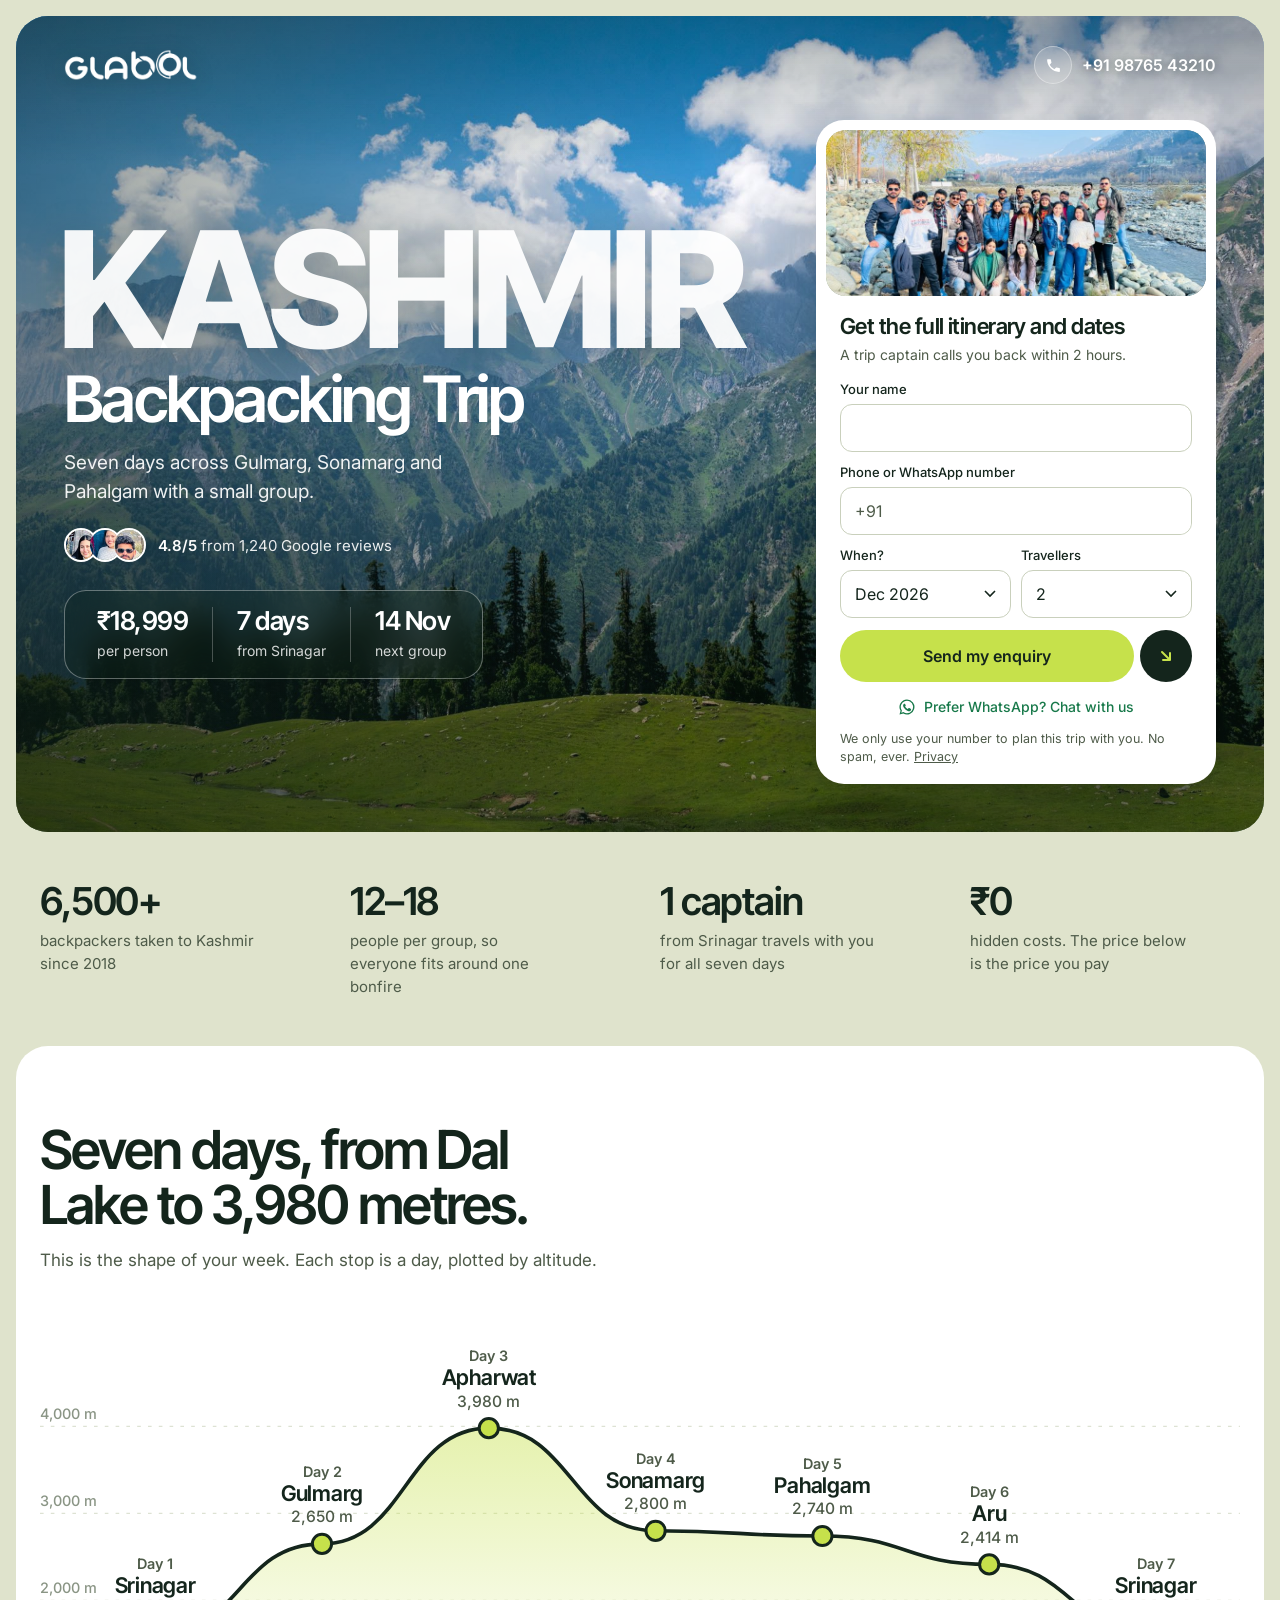
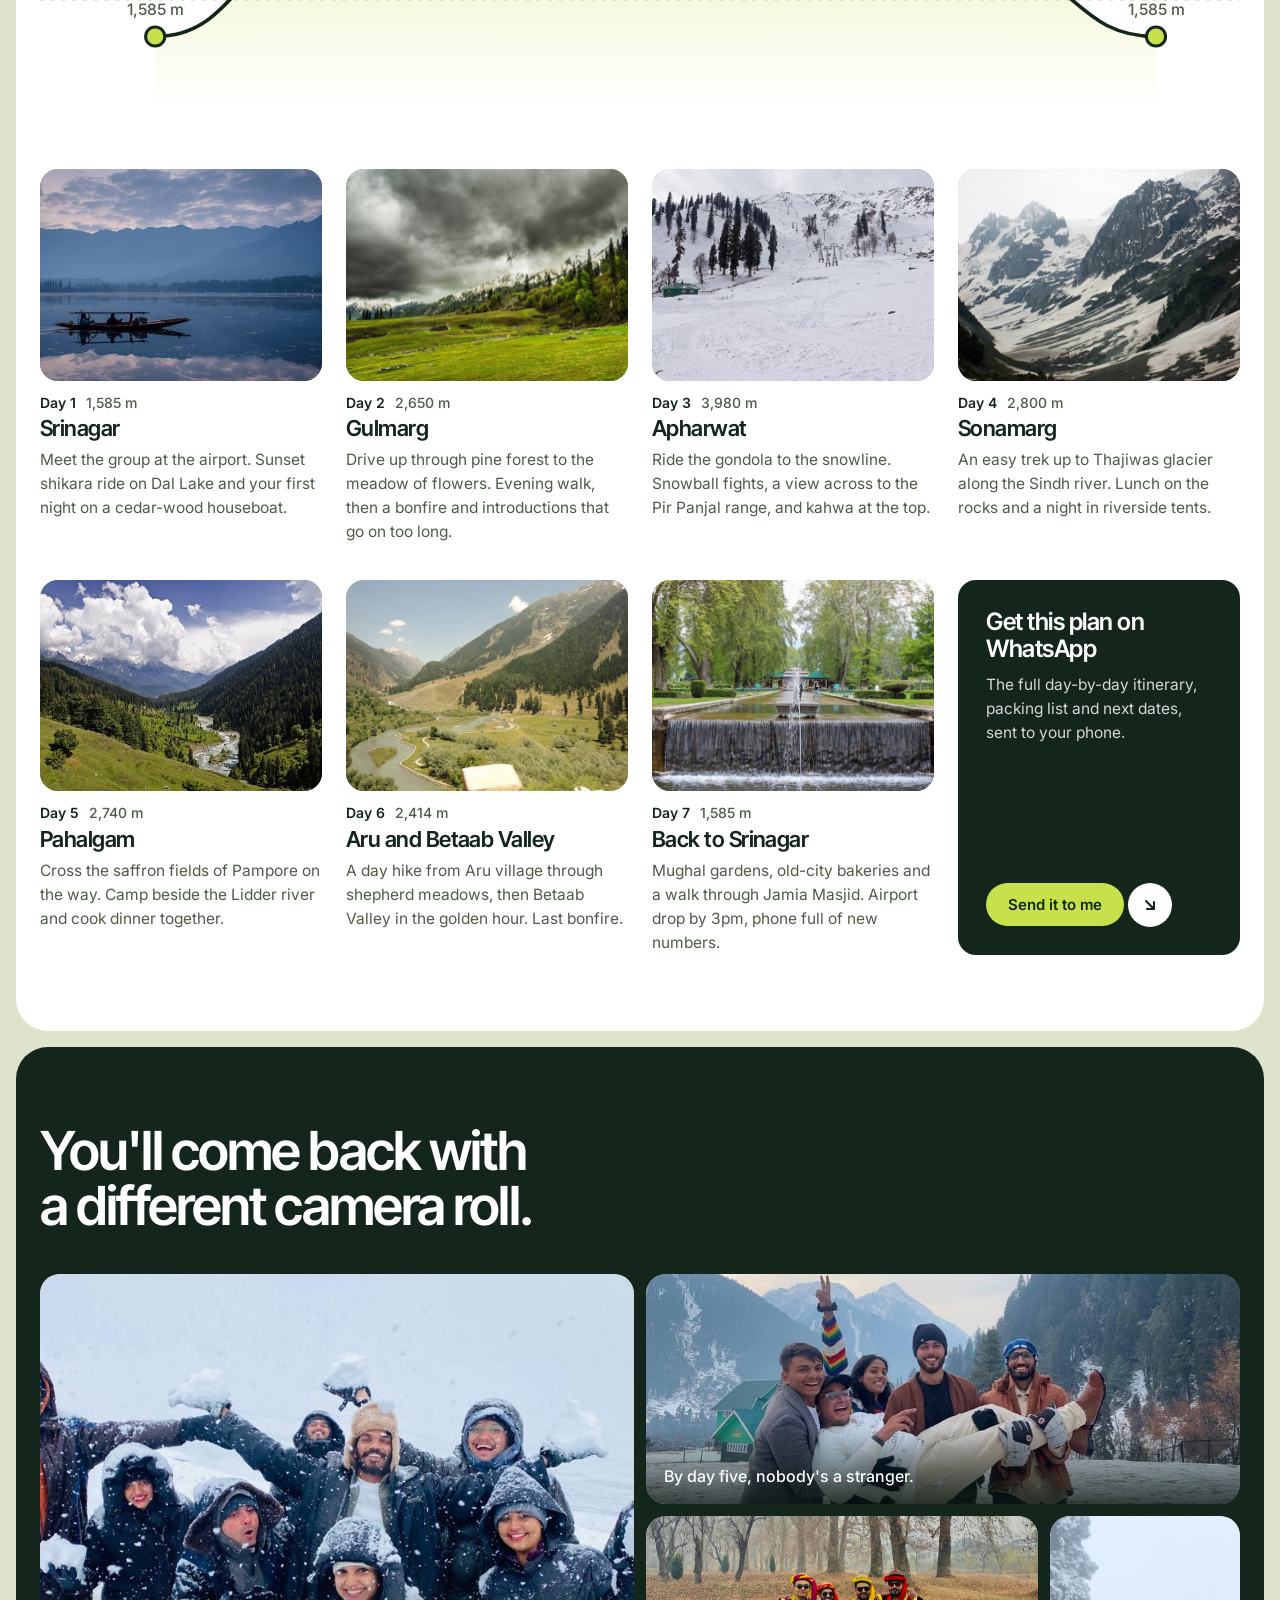
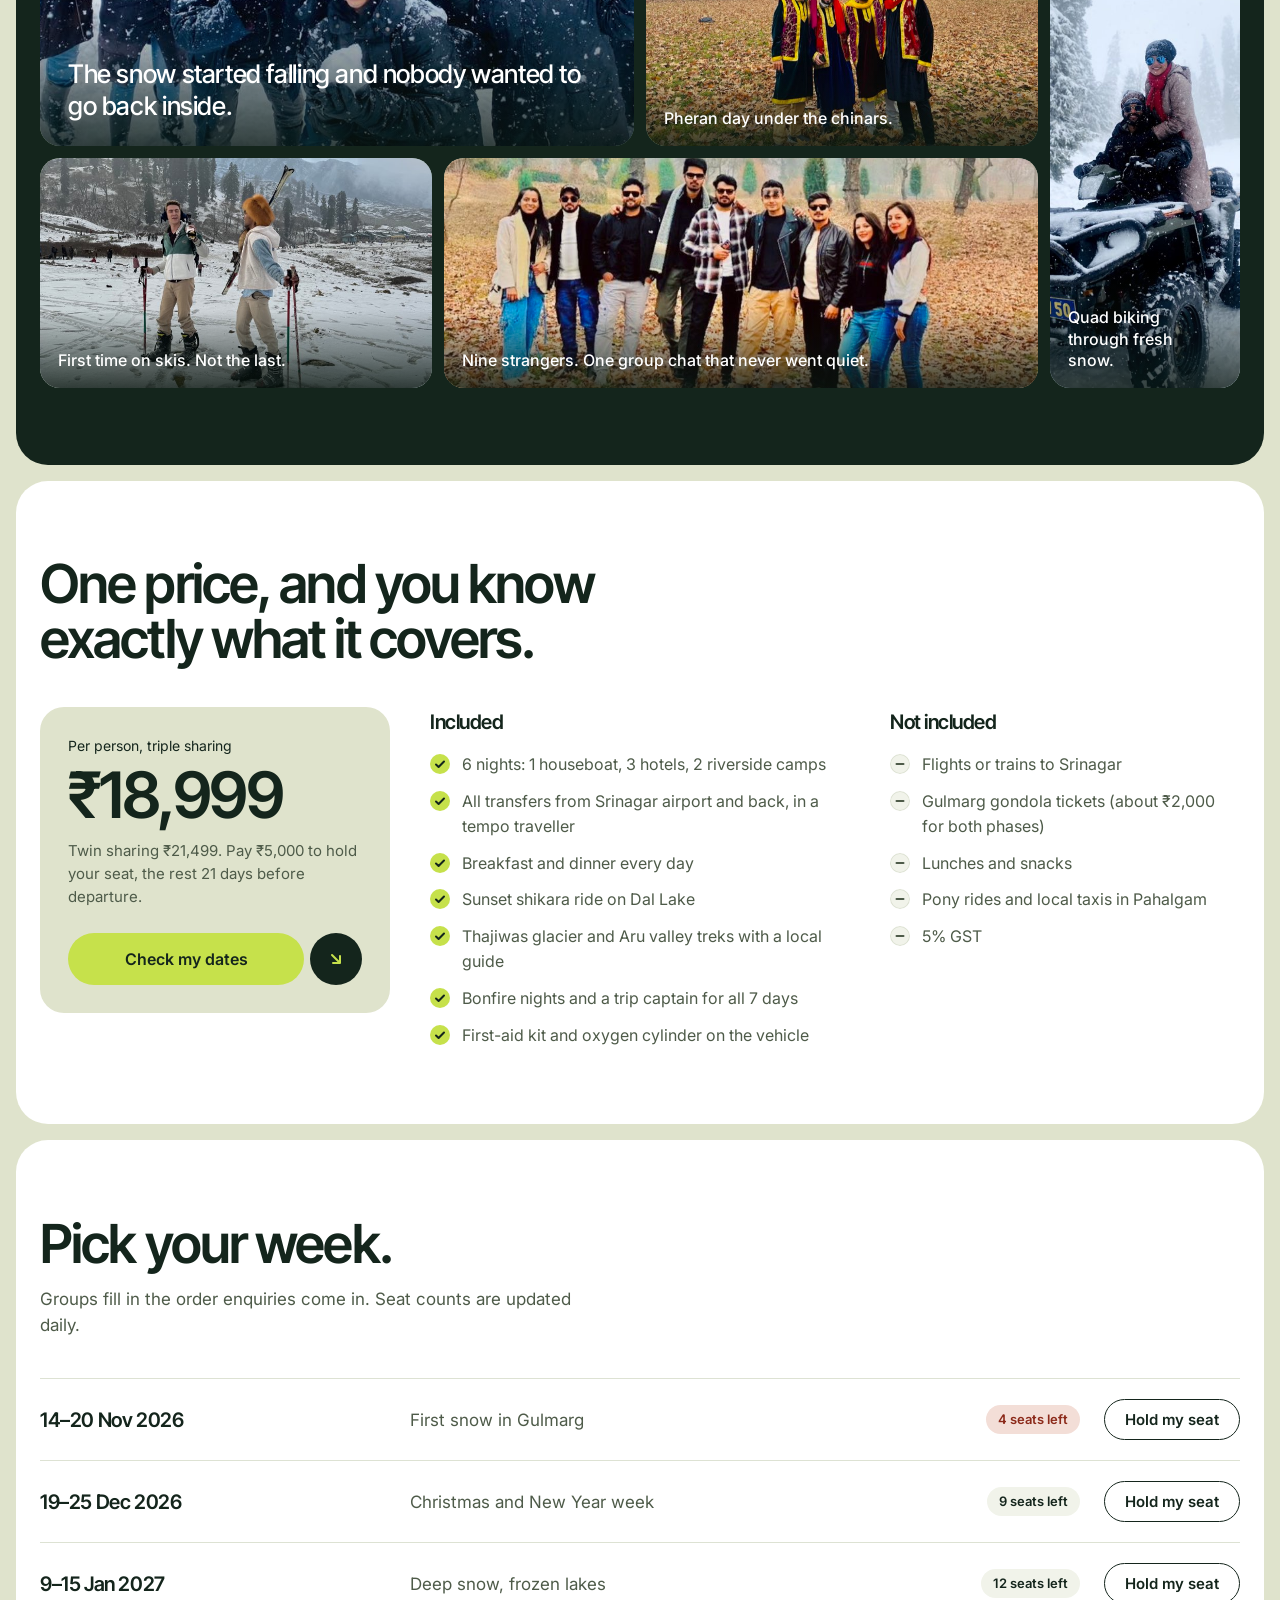
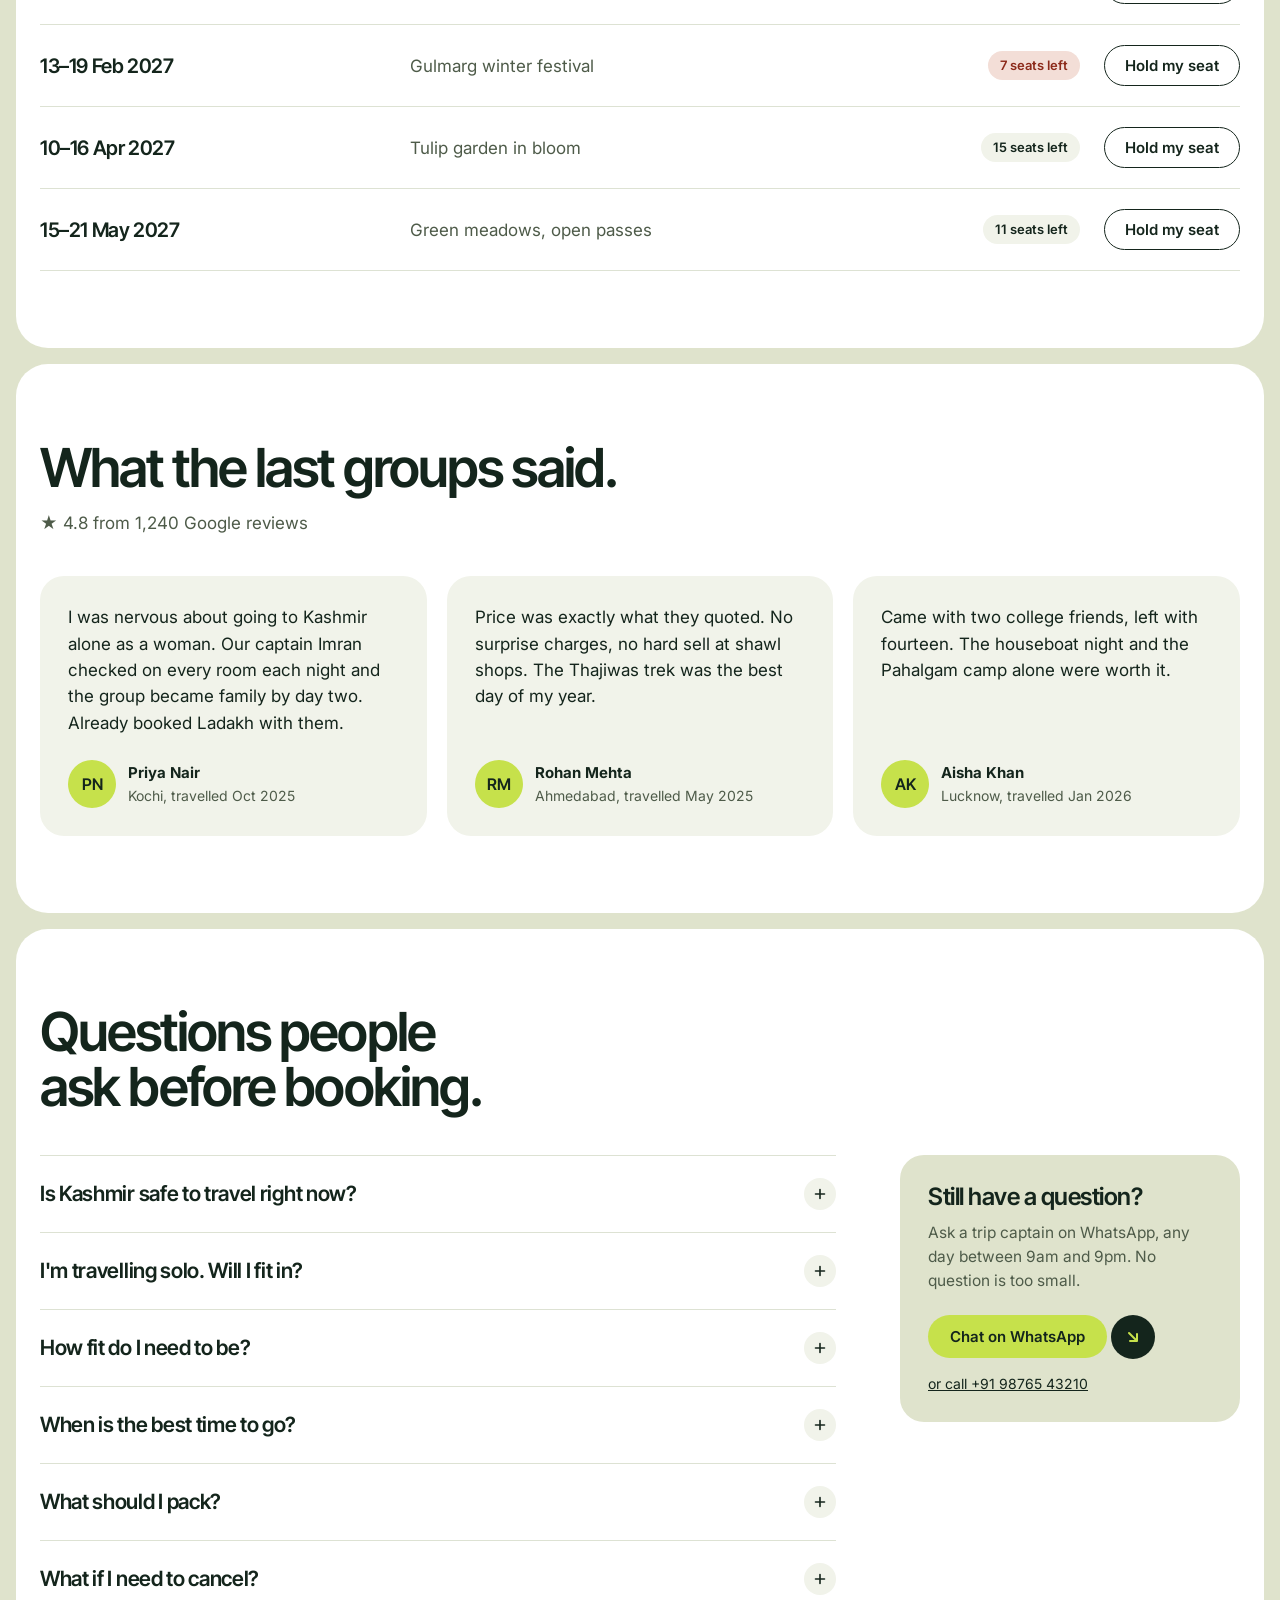
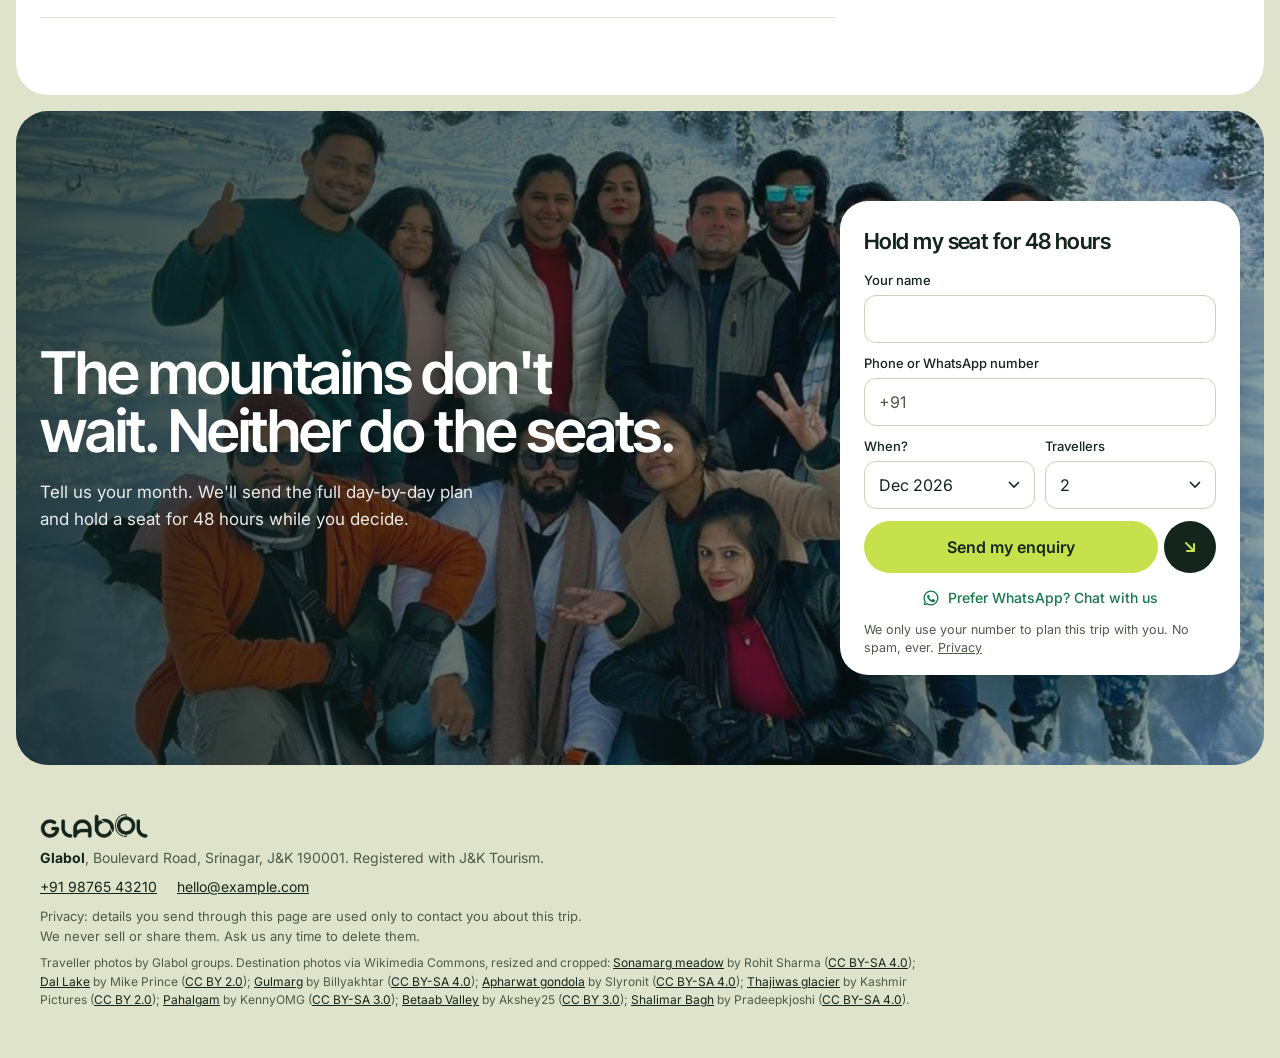
==== index.html @ 1a2b0b9f "Send leads to Google Sheet with source, medium and campaign/adset/ad IDs - Page captures utm_source/" ====
<!doctype html>
<html lang="en-IN">
<head>
  <meta charset="utf-8">
  <meta name="viewport" content="width=device-width, initial-scale=1">
  <title>Kashmir Backpacking Trip, 7 Days from ₹18,999 | Glabol</title>
  <meta name="description" content="A 7-day small-group backpacking trip through Srinagar, Gulmarg, Sonamarg and Pahalgam. Stays, transport, meals and a local trip captain included. Enquire for the next departure.">
  <meta name="theme-color" content="#DFE3CC">

  <meta property="og:type" content="website">
  <meta property="og:title" content="Kashmir Backpacking Trip, 7 Days from ₹18,999">
  <meta property="og:description" content="Dal Lake to 3,980 metres in seven days, with a small group and a local trip captain.">
  <meta property="og:image" content="https://kashmir.glabol.com/images/hero.jpg">
  <meta property="og:url" content="https://kashmir.glabol.com/">
  <link rel="canonical" href="https://kashmir.glabol.com/">

  <link rel="preconnect" href="https://fonts.googleapis.com">
  <link rel="preconnect" href="https://fonts.gstatic.com" crossorigin>
  <link rel="stylesheet" href="https://fonts.googleapis.com/css2?family=Inter+Tight:wght@500;600;800&family=Inter:wght@400;500;600&display=swap">
  <link rel="preload" as="image" href="images/hero.jpg" fetchpriority="high">
  <link rel="stylesheet" href="styles.css">

  <script type="application/ld+json">
  {
    "@context": "https://schema.org",
    "@type": "TouristTrip",
    "name": "Kashmir Backpacking Trip, 6 nights / 7 days",
    "description": "Small-group backpacking trip through Srinagar, Gulmarg, Sonamarg and Pahalgam.",
    "touristType": "Backpackers",
    "itinerary": {
      "@type": "ItemList",
      "itemListElement": [
        {"@type": "ListItem", "position": 1, "item": {"@type": "Place", "name": "Srinagar"}},
        {"@type": "ListItem", "position": 2, "item": {"@type": "Place", "name": "Gulmarg"}},
        {"@type": "ListItem", "position": 3, "item": {"@type": "Place", "name": "Apharwat Peak"}},
        {"@type": "ListItem", "position": 4, "item": {"@type": "Place", "name": "Sonamarg"}},
        {"@type": "ListItem", "position": 5, "item": {"@type": "Place", "name": "Pahalgam"}},
        {"@type": "ListItem", "position": 6, "item": {"@type": "Place", "name": "Aru and Betaab Valley"}},
        {"@type": "ListItem", "position": 7, "item": {"@type": "Place", "name": "Srinagar"}}
      ]
    },
    "offers": {"@type": "Offer", "price": "18999", "priceCurrency": "INR"}
  }
  </script>
</head>
<body>
  <a class="skip" href="#enquire">Skip to enquiry form</a>

  <!-- ============ HERO ============ -->
  <header class="hero" id="hero">
    <div class="hero-art" aria-hidden="true">
      <!-- Drawn fallback, shown until images/hero.jpg exists -->
      <svg class="ridge ridge-back" viewBox="0 0 1440 900" preserveAspectRatio="xMidYMax slice">
        <path fill="#B9CAD6" d="M0 470 L110 400 L200 440 L320 330 L400 380 L510 300 L600 360 L720 270 L820 340 L930 290 L1040 370 L1160 300 L1260 390 L1350 350 L1440 400 V900 H0Z"/>
        <path fill="#8FA6B6" d="M0 560 L140 470 L240 520 L360 440 L470 500 L590 420 L700 480 L840 400 L960 470 L1080 410 L1200 480 L1320 430 L1440 490 V900 H0Z"/>
      </svg>
      <img class="hero-photo" src="images/hero.jpg" alt="" width="2000" height="1333" fetchpriority="high" decoding="async" onerror="this.closest('.hero').classList.add('no-photo');this.remove()">
      <svg class="ridge ridge-front" viewBox="0 0 1440 900" preserveAspectRatio="xMidYMax slice">
        <path fill="#5C7A68" d="M0 620 L80 560 L170 600 L250 470 L330 520 L420 330 L480 380 L540 300 L620 410 L700 460 L800 380 L880 430 L980 250 L1050 330 L1120 300 L1210 420 L1300 380 L1440 470 V900 H0Z"/>
        <path fill="#36513F" d="M0 760 L120 680 L260 720 L400 640 L520 700 L680 620 L820 690 L980 610 L1120 680 L1280 630 L1440 690 V900 H0Z"/>
      </svg>
      <div class="hero-shade"></div>
    </div>

    <nav class="topbar" aria-label="Primary">
      <a class="brand" href="#hero">
        <img src="images/logo-glabol.png" alt="Glabol" width="640" height="153">
      </a>
      <div class="topbar-actions">
        <a class="topbar-call" href="tel:+919876543210"><span class="topbar-call-ico"><svg viewBox="0 0 24 24" width="17" height="17" aria-hidden="true"><path fill="currentColor" d="M6.62 10.79a15.1 15.1 0 0 0 6.59 6.59l2.2-2.2a1 1 0 0 1 1.02-.24c1.12.37 2.33.57 3.57.57a1 1 0 0 1 1 1V20a1 1 0 0 1-1 1A17 17 0 0 1 3 4a1 1 0 0 1 1-1h3.5a1 1 0 0 1 1 1c0 1.25.2 2.45.57 3.57a1 1 0 0 1-.25 1.02l-2.2 2.2Z"/></svg></span>+91 98765 43210</a>
        <a class="btn btn-sm topbar-enquire" href="#enquire" data-focus-form>
          <span class="btn-label">Enquire</span>
          <span class="btn-arrow" aria-hidden="true"><svg viewBox="0 0 20 20"><path d="M6 6 L14 14 M14 7 V14 H7"/></svg></span>
        </a>
      </div>
    </nav>

    <div class="hero-grid">
      <div class="hero-copy">
        <h1 class="hero-title"><span class="h1-kashmir">Kashmir</span> Backpacking Trip</h1>
        <p class="hero-sub" id="hero-sub">Seven days across Gulmarg, Sonamarg and Pahalgam with a small group.</p>
        <div class="rating-line">
          <span class="avatars" aria-hidden="true">
            <span class="ph" data-label=""><img src="images/avatar-1.jpg" alt="" width="80" height="80" onerror="this.remove()"></span>
            <span class="ph" data-label=""><img src="images/avatar-2.jpg" alt="" width="80" height="80" onerror="this.remove()"></span>
            <span class="ph" data-label=""><img src="images/avatar-3.jpg" alt="" width="80" height="80" onerror="this.remove()"></span>
          </span>
          <p><strong>4.8/5</strong> from 1,240 Google reviews</p>
        </div>
        <dl class="hero-facts">
          <div><dt>₹18,999</dt><dd>per person</dd></div>
          <div><dt>7 days</dt><dd>from Srinagar</dd></div>
          <div><dt>14 Nov</dt><dd>next group</dd></div>
        </dl>
      </div>

      <section class="form-card" id="enquire" aria-labelledby="enquire-title">
        <div class="form-card-photo ph" data-label="hero-card.jpg">
          <img src="images/hero-card.jpg" alt="One of our travel groups by a mountain river in Kashmir" width="800" height="360" decoding="async" onerror="this.remove()">
        </div>
        <div class="form-card-body">
          <h2 class="form-card-title" id="enquire-title">Get the full itinerary and dates</h2>
          <p class="form-card-note">A trip captain calls you back within 2 hours.</p>
          <form class="lead-form" novalidate>
            <div class="hp-field" aria-hidden="true">
              <label for="h-website">Leave this empty</label>
              <input id="h-website" name="website_url" type="text" tabindex="-1" autocomplete="off">
            </div>
            <div class="field">
              <label for="h-name">Your name</label>
              <input id="h-name" name="name" type="text" autocomplete="name" required>
              <p class="field-error" aria-live="polite"></p>
            </div>
            <div class="field">
              <label for="h-phone">Phone or WhatsApp number</label>
              <div class="phone">
                <span aria-hidden="true">+91</span>
                <input id="h-phone" name="phone" type="tel" inputmode="numeric" autocomplete="tel-national" maxlength="14" required>
              </div>
              <p class="field-error" aria-live="polite"></p>
            </div>
            <div class="field-row">
              <div class="field">
                <label for="h-month">When?</label>
                <select id="h-month" name="month" data-month-select></select>
              </div>
              <div class="field">
                <label for="h-group">Travellers</label>
                <select id="h-group" name="group_size">
                  <option>Just me</option>
                  <option selected>2</option>
                  <option>3–4</option>
                  <option>5 or more</option>
                </select>
              </div>
            </div>
            <button class="btn btn-block" type="submit">
              <span class="btn-label">Send my enquiry</span>
              <span class="btn-arrow" aria-hidden="true"><svg viewBox="0 0 20 20"><path d="M6 6 L14 14 M14 7 V14 H7"/></svg></span>
            </button>
            <a class="form-wa" href="https://wa.me/919876543210?text=Hi%2C%20I%27m%20interested%20in%20the%20Kashmir%20backpacking%20trip." data-wa="hero-form">
              <svg viewBox="0 0 24 24" width="18" height="18" aria-hidden="true"><path fill="currentColor" d="M12 2a10 10 0 0 0-8.6 15.1L2 22l5-1.3A10 10 0 1 0 12 2Zm0 18.2c-1.5 0-3-.4-4.3-1.2l-.3-.2-3 .8.8-2.9-.2-.3A8.2 8.2 0 1 1 12 20.2Zm4.5-6.1c-.2-.1-1.5-.7-1.7-.8-.2-.1-.4-.1-.6.1l-.8 1c-.1.2-.3.2-.5.1a6.7 6.7 0 0 1-3.3-2.9c-.2-.4.2-.4.7-1.3.1-.2 0-.3 0-.4l-.8-1.8c-.2-.5-.4-.4-.6-.4h-.5a1 1 0 0 0-.7.3 3 3 0 0 0-.9 2.2 5.2 5.2 0 0 0 1.1 2.7 11.8 11.8 0 0 0 4.5 4c1.7.7 2.3.8 3.2.6.5-.1 1.5-.6 1.7-1.2.2-.6.2-1.1.1-1.2l-.4-.3Z"/></svg>
              Prefer WhatsApp? Chat with us
            </a>
            <p class="form-status" role="status"></p>
            <p class="form-privacy">We only use your number to plan this trip with you. No spam, ever. <a href="#privacy">Privacy</a></p>
          </form>
        </div>
      </section>

    </div>
  </header>

  <main>
    <!-- ============ PROOF ============ -->
    <section class="panel proof" aria-label="Why travellers pick us">
      <dl class="proof-list">
        <div><dt>6,500+</dt><dd>backpackers taken to Kashmir since 2018</dd></div>
        <div><dt>12–18</dt><dd>people per group, so everyone fits around one bonfire</dd></div>
        <div><dt>1 captain</dt><dd>from Srinagar travels with you for all seven days</dd></div>
        <div><dt>₹0</dt><dd>hidden costs. The price below is the price you pay</dd></div>
      </dl>
    </section>

    <!-- ============ ROUTE (signature) ============ -->
    <section class="panel route" aria-labelledby="route-title">
      <div class="section-head">
        <h2 id="route-title">Seven days, from Dal Lake to 3,980 metres.</h2>
        <p>This is the shape of your week. Each stop is a day, plotted by altitude.</p>
      </div>
      <div class="profile-scroll">
        <svg class="profile" id="profile" viewBox="0 0 1000 340" role="img" aria-label="Altitude profile: Srinagar 1,585 m, Gulmarg 2,650 m, Apharwat 3,980 m, Sonamarg 2,800 m, Pahalgam 2,740 m, Aru 2,414 m, Srinagar 1,585 m"
          data-stops='[["Srinagar",1585],["Gulmarg",2650],["Apharwat",3980],["Sonamarg",2800],["Pahalgam",2740],["Aru",2414],["Srinagar",1585]]'></svg>
      </div>
      <p class="profile-hint" aria-hidden="true">Swipe to see the whole week &rarr;</p>
      <ol class="days">
        <li class="day">
          <div class="ph" data-label="day-1-srinagar.jpg"><img src="images/day-1-srinagar.jpg" alt="Shikara on Dal Lake at sunset" width="800" height="600" loading="lazy" decoding="async" onerror="this.remove()"></div>
          <p class="day-num">Day 1 <span>1,585 m</span></p>
          <h3>Srinagar</h3>
          <p>Meet the group at the airport. Sunset shikara ride on Dal Lake and your first night on a cedar-wood houseboat.</p>
        </li>
        <li class="day">
          <div class="ph" data-label="day-2-gulmarg.jpg"><img src="images/day-2-gulmarg.jpg" alt="Meadows of Gulmarg" width="800" height="600" loading="lazy" decoding="async" onerror="this.remove()"></div>
          <p class="day-num">Day 2 <span>2,650 m</span></p>
          <h3>Gulmarg</h3>
          <p>Drive up through pine forest to the meadow of flowers. Evening walk, then a bonfire and introductions that go on too long.</p>
        </li>
        <li class="day">
          <div class="ph" data-label="day-3-apharwat.jpg"><img src="images/day-3-apharwat.jpg" alt="Snowfields at Apharwat peak" width="800" height="600" loading="lazy" decoding="async" onerror="this.remove()"></div>
          <p class="day-num">Day 3 <span>3,980 m</span></p>
          <h3>Apharwat</h3>
          <p>Ride the gondola to the snowline. Snowball fights, a view across to the Pir Panjal range, and kahwa at the top.</p>
        </li>
        <li class="day">
          <div class="ph" data-label="day-4-sonamarg.jpg"><img src="images/day-4-sonamarg.jpg" alt="Thajiwas glacier, Sonamarg" width="800" height="600" loading="lazy" decoding="async" onerror="this.remove()"></div>
          <p class="day-num">Day 4 <span>2,800 m</span></p>
          <h3>Sonamarg</h3>
          <p>An easy trek up to Thajiwas glacier along the Sindh river. Lunch on the rocks and a night in riverside tents.</p>
        </li>
        <li class="day">
          <div class="ph" data-label="day-5-pahalgam.jpg"><img src="images/day-5-pahalgam.jpg" alt="Lidder river in Pahalgam" width="800" height="600" loading="lazy" decoding="async" onerror="this.remove()"></div>
          <p class="day-num">Day 5 <span>2,740 m</span></p>
          <h3>Pahalgam</h3>
          <p>Cross the saffron fields of Pampore on the way. Camp beside the Lidder river and cook dinner together.</p>
        </li>
        <li class="day">
          <div class="ph" data-label="day-6-aru.jpg"><img src="images/day-6-aru.jpg" alt="Aru valley" width="800" height="600" loading="lazy" decoding="async" onerror="this.remove()"></div>
          <p class="day-num">Day 6 <span>2,414 m</span></p>
          <h3>Aru and Betaab Valley</h3>
          <p>A day hike from Aru village through shepherd meadows, then Betaab Valley in the golden hour. Last bonfire.</p>
        </li>
        <li class="day">
          <div class="ph" data-label="day-7-srinagar.jpg"><img src="images/day-7-srinagar.jpg" alt="Mughal garden in Srinagar" width="800" height="600" loading="lazy" decoding="async" onerror="this.remove()"></div>
          <p class="day-num">Day 7 <span>1,585 m</span></p>
          <h3>Back to Srinagar</h3>
          <p>Mughal gardens, old-city bakeries and a walk through Jamia Masjid. Airport drop by 3pm, phone full of new numbers.</p>
        </li>
        <li class="day-cta">
          <h3>Get this plan on WhatsApp</h3>
          <p>The full day-by-day itinerary, packing list and next dates, sent to your phone.</p>
          <a class="btn btn-sm" href="#enquire" data-focus-form>
            <span class="btn-label">Send it to me</span>
            <span class="btn-arrow" aria-hidden="true"><svg viewBox="0 0 20 20"><path d="M6 6 L14 14 M14 7 V14 H7"/></svg></span>
          </a>
        </li>
      </ol>
    </section>

    <!-- ============ FEEL ============ -->
    <section class="feel" aria-labelledby="feel-title">
      <div class="section-head section-head-dark">
        <h2 id="feel-title">You'll come back with a different camera roll.</h2>
      </div>
      <div class="mosaic">
        <figure class="tile tile-a ph" data-label="mood-1.jpg"><img src="images/mood-1.jpg" alt="A group laughing and throwing snowballs in falling snow" width="1024" height="576" loading="lazy" decoding="async" onerror="this.remove()"><figcaption>The snow started falling and nobody wanted to go back inside.</figcaption></figure>
        <figure class="tile tile-b ph" data-label="mood-2.jpg"><img src="images/mood-2.jpg" alt="Friends lifting one of the group in a snowy valley" width="899" height="362" loading="lazy" decoding="async" onerror="this.remove()" style="object-position: center 40%"><figcaption>By day five, nobody's a stranger.</figcaption></figure>
        <figure class="tile tile-c ph" data-label="mood-3.jpg"><img src="images/mood-3.jpg" alt="Four friends in traditional Kashmiri pherans under chinar trees" width="760" height="567" loading="lazy" decoding="async" onerror="this.remove()" style="object-position: center 35%"><figcaption>Pheran day under the chinars.</figcaption></figure>
        <figure class="tile tile-d ph" data-label="mood-4.jpg"><img src="images/mood-4.jpg" alt="Two travellers on a quad bike in heavy snowfall" width="640" height="800" loading="lazy" decoding="async" onerror="this.remove()" style="object-position: 58% center"><figcaption>Quad biking through fresh snow.</figcaption></figure>
        <figure class="tile tile-e ph" data-label="mood-5.jpg"><img src="images/mood-5.jpg" alt="Two friends in ski boots holding poles on a snowy slope" width="760" height="527" loading="lazy" decoding="async" onerror="this.remove()" style="object-position: center 30%"><figcaption>First time on skis. Not the last.</figcaption></figure>
        <figure class="tile tile-f ph" data-label="mood-6.jpg"><img src="images/mood-6.jpg" alt="Nine travellers posing on a carpet of autumn chinar leaves" width="900" height="661" loading="lazy" decoding="async" onerror="this.remove()" style="object-position: center 40%"><figcaption>Nine strangers. One group chat that never went quiet.</figcaption></figure>
      </div>
    </section>

    <!-- ============ PRICE ============ -->
    <section class="panel price" aria-labelledby="price-title">
      <div class="section-head">
        <h2 id="price-title">One price, and you know exactly what it covers.</h2>
      </div>
      <div class="price-grid">
        <div class="price-box">
          <p class="price-from">Per person, triple sharing</p>
          <p class="price-amount">₹18,999</p>
          <p class="price-alt">Twin sharing ₹21,499. Pay ₹5,000 to hold your seat, the rest 21 days before departure.</p>
          <a class="btn btn-block" href="#enquire" data-focus-form>
            <span class="btn-label">Check my dates</span>
            <span class="btn-arrow" aria-hidden="true"><svg viewBox="0 0 20 20"><path d="M6 6 L14 14 M14 7 V14 H7"/></svg></span>
          </a>
        </div>
        <div class="incl">
          <h3>Included</h3>
          <ul class="list-yes">
            <li>6 nights: 1 houseboat, 3 hotels, 2 riverside camps</li>
            <li>All transfers from Srinagar airport and back, in a tempo traveller</li>
            <li>Breakfast and dinner every day</li>
            <li>Sunset shikara ride on Dal Lake</li>
            <li>Thajiwas glacier and Aru valley treks with a local guide</li>
            <li>Bonfire nights and a trip captain for all 7 days</li>
            <li>First-aid kit and oxygen cylinder on the vehicle</li>
          </ul>
        </div>
        <div class="incl">
          <h3>Not included</h3>
          <ul class="list-no">
            <li>Flights or trains to Srinagar</li>
            <li>Gulmarg gondola tickets (about ₹2,000 for both phases)</li>
            <li>Lunches and snacks</li>
            <li>Pony rides and local taxis in Pahalgam</li>
            <li>5% GST</li>
          </ul>
        </div>
      </div>
    </section>

    <!-- ============ DEPARTURES ============ -->
    <section class="panel departures" aria-labelledby="dep-title">
      <div class="section-head">
        <h2 id="dep-title">Pick your week.</h2>
        <p>Groups fill in the order enquiries come in. Seat counts are updated daily.</p>
      </div>
      <ul class="dep-list">
        <li><span class="dep-date">14–20 Nov 2026</span><span class="dep-note">First snow in Gulmarg</span><span class="dep-seats dep-low">4 seats left</span><a class="dep-hold" href="#enquire" data-month="Nov 2026">Hold my seat</a></li>
        <li><span class="dep-date">19–25 Dec 2026</span><span class="dep-note">Christmas and New Year week</span><span class="dep-seats">9 seats left</span><a class="dep-hold" href="#enquire" data-month="Dec 2026">Hold my seat</a></li>
        <li><span class="dep-date">9–15 Jan 2027</span><span class="dep-note">Deep snow, frozen lakes</span><span class="dep-seats">12 seats left</span><a class="dep-hold" href="#enquire" data-month="Jan 2027">Hold my seat</a></li>
        <li><span class="dep-date">13–19 Feb 2027</span><span class="dep-note">Gulmarg winter festival</span><span class="dep-seats dep-low">7 seats left</span><a class="dep-hold" href="#enquire" data-month="Feb 2027">Hold my seat</a></li>
        <li><span class="dep-date">10–16 Apr 2027</span><span class="dep-note">Tulip garden in bloom</span><span class="dep-seats">15 seats left</span><a class="dep-hold" href="#enquire" data-month="Apr 2027">Hold my seat</a></li>
        <li><span class="dep-date">15–21 May 2027</span><span class="dep-note">Green meadows, open passes</span><span class="dep-seats">11 seats left</span><a class="dep-hold" href="#enquire" data-month="May 2027">Hold my seat</a></li>
      </ul>
    </section>

    <!-- ============ REVIEWS ============ -->
    <section class="panel reviews" aria-labelledby="rev-title">
      <div class="section-head">
        <h2 id="rev-title">What the last groups said.</h2>
        <p>★ 4.8 from 1,240 Google reviews</p>
      </div>
      <div class="review-list">
        <blockquote class="review">
          <p>I was nervous about going to Kashmir alone as a woman. Our captain Imran checked on every room each night and the group became family by day two. Already booked Ladakh with them.</p>
          <footer><span class="initials" aria-hidden="true">PN</span><span><strong>Priya Nair</strong> Kochi, travelled Oct 2025</span></footer>
        </blockquote>
        <blockquote class="review">
          <p>Price was exactly what they quoted. No surprise charges, no hard sell at shawl shops. The Thajiwas trek was the best day of my year.</p>
          <footer><span class="initials" aria-hidden="true">RM</span><span><strong>Rohan Mehta</strong> Ahmedabad, travelled May 2025</span></footer>
        </blockquote>
        <blockquote class="review">
          <p>Came with two college friends, left with fourteen. The houseboat night and the Pahalgam camp alone were worth it.</p>
          <footer><span class="initials" aria-hidden="true">AK</span><span><strong>Aisha Khan</strong> Lucknow, travelled Jan 2026</span></footer>
        </blockquote>
      </div>
    </section>

    <!-- ============ FAQ ============ -->
    <section class="panel faq" aria-labelledby="faq-title">
      <div class="section-head">
        <h2 id="faq-title">Questions people ask before booking.</h2>
      </div>
      <div class="faq-grid">
      <div class="faq-list">
        <details>
          <summary>Is Kashmir safe to travel right now?</summary>
          <p>Yes. Every route on this trip is a regular tourist circuit, and we only run departures when local advisories are clear. Your captain is from Srinagar and stays in touch with local authorities through the week. If a departure ever has to be cancelled for safety, you get a full refund or a free date change.</p>
        </details>
        <details>
          <summary>I'm travelling solo. Will I fit in?</summary>
          <p>Around 60% of each group books solo, and most are 21–32. Solo travellers are paired with same-gender roommates. Solo women get a separate room arrangement on request at no extra cost.</p>
        </details>
        <details>
          <summary>How fit do I need to be?</summary>
          <p>If you can walk 6–8 km at an easy pace, you're fine. The two treks are gentle, and anyone can skip a walk and wait at the café instead. We carry oxygen on the vehicle for the Apharwat day.</p>
        </details>
        <details>
          <summary>When is the best time to go?</summary>
          <p>November to February for snow, April for the tulip garden, and May to June for green meadows and open passes. Every departure on this page runs the same route.</p>
        </details>
        <details>
          <summary>What should I pack?</summary>
          <p>We send a full packing list after you book. The short version: layers, a waterproof jacket, good walking shoes and a power bank. In winter, add thermals and gloves. You can rent snow boots in Gulmarg.</p>
        </details>
        <details>
          <summary>What if I need to cancel?</summary>
          <p>Cancel 30 or more days before departure for a full refund minus ₹1,000. Between 15 and 29 days you get 50% back, or move your booking to any other date for free.</p>
        </details>
      </div>
      <aside class="faq-help" aria-labelledby="faq-help-title">
        <h3 id="faq-help-title">Still have a question?</h3>
        <p>Ask a trip captain on WhatsApp, any day between 9am and 9pm. No question is too small.</p>
        <a class="btn btn-sm" href="https://wa.me/919876543210?text=Hi%2C%20I%27m%20interested%20in%20the%20Kashmir%20backpacking%20trip." data-wa="faq">
          <span class="btn-label">Chat on WhatsApp</span>
          <span class="btn-arrow" aria-hidden="true"><svg viewBox="0 0 20 20"><path d="M6 6 L14 14 M14 7 V14 H7"/></svg></span>
        </a>
        <a class="faq-help-call" href="tel:+919876543210">or call +91 98765 43210</a>
      </aside>
      </div>
    </section>

    <!-- ============ FINAL CTA ============ -->
    <section class="final" aria-labelledby="final-title">
      <div class="final-art ph" data-label="final.jpg" aria-hidden="true"><img src="images/final.jpg" alt="" width="960" height="922" loading="lazy" decoding="async" onerror="this.remove()"></div>
      <div class="final-grid">
        <div class="final-copy">
          <h2 id="final-title">The mountains don't wait. Neither do the seats.</h2>
          <p>Tell us your month. We'll send the full day-by-day plan and hold a seat for 48 hours while you decide.</p>
        </div>
        <div class="form-card form-card-plain">
          <div class="form-card-body">
            <h3 class="form-card-title">Hold my seat for 48 hours</h3>
            <form class="lead-form" novalidate>
              <div class="hp-field" aria-hidden="true">
                <label for="f-website">Leave this empty</label>
                <input id="f-website" name="website_url" type="text" tabindex="-1" autocomplete="off">
              </div>
              <div class="field">
                <label for="f-name">Your name</label>
                <input id="f-name" name="name" type="text" autocomplete="name" required>
                <p class="field-error" aria-live="polite"></p>
              </div>
              <div class="field">
                <label for="f-phone">Phone or WhatsApp number</label>
                <div class="phone">
                  <span aria-hidden="true">+91</span>
                  <input id="f-phone" name="phone" type="tel" inputmode="numeric" autocomplete="tel-national" maxlength="14" required>
                </div>
                <p class="field-error" aria-live="polite"></p>
              </div>
              <div class="field-row">
                <div class="field">
                  <label for="f-month">When?</label>
                  <select id="f-month" name="month" data-month-select></select>
                </div>
                <div class="field">
                  <label for="f-group">Travellers</label>
                  <select id="f-group" name="group_size">
                    <option>Just me</option>
                    <option selected>2</option>
                    <option>3–4</option>
                    <option>5 or more</option>
                  </select>
                </div>
              </div>
              <button class="btn btn-block" type="submit">
                <span class="btn-label">Send my enquiry</span>
                <span class="btn-arrow" aria-hidden="true"><svg viewBox="0 0 20 20"><path d="M6 6 L14 14 M14 7 V14 H7"/></svg></span>
              </button>
              <a class="form-wa" href="https://wa.me/919876543210?text=Hi%2C%20I%27m%20interested%20in%20the%20Kashmir%20backpacking%20trip." data-wa="final-form">
                <svg viewBox="0 0 24 24" width="18" height="18" aria-hidden="true"><path fill="currentColor" d="M12 2a10 10 0 0 0-8.6 15.1L2 22l5-1.3A10 10 0 1 0 12 2Zm0 18.2c-1.5 0-3-.4-4.3-1.2l-.3-.2-3 .8.8-2.9-.2-.3A8.2 8.2 0 1 1 12 20.2Zm4.5-6.1c-.2-.1-1.5-.7-1.7-.8-.2-.1-.4-.1-.6.1l-.8 1c-.1.2-.3.2-.5.1a6.7 6.7 0 0 1-3.3-2.9c-.2-.4.2-.4.7-1.3.1-.2 0-.3 0-.4l-.8-1.8c-.2-.5-.4-.4-.6-.4h-.5a1 1 0 0 0-.7.3 3 3 0 0 0-.9 2.2 5.2 5.2 0 0 0 1.1 2.7 11.8 11.8 0 0 0 4.5 4c1.7.7 2.3.8 3.2.6.5-.1 1.5-.6 1.7-1.2.2-.6.2-1.1.1-1.2l-.4-.3Z"/></svg>
                Prefer WhatsApp? Chat with us
              </a>
              <p class="form-status" role="status"></p>
              <p class="form-privacy">We only use your number to plan this trip with you. No spam, ever. <a href="#privacy">Privacy</a></p>
            </form>
          </div>
        </div>
      </div>
    </section>
  </main>

  <footer class="footer">
    <span class="footer-logo" role="img" aria-label="Glabol"></span>
    <p><strong>Glabol</strong>, Boulevard Road, Srinagar, J&amp;K 190001. Registered with J&amp;K Tourism.</p>
    <p><a href="tel:+919876543210">+91 98765 43210</a> <a href="mailto:hello@example.com">hello@example.com</a></p>
    <p id="privacy" class="footer-small">Privacy: details you send through this page are used only to contact you about this trip. We never sell or share them. Ask us any time to delete them.</p>
    <p class="footer-small footer-credits">Traveller photos by Glabol groups. Destination photos via Wikimedia Commons, resized and cropped:
      <a href="https://commons.wikimedia.org/wiki/File:Mountain_Meadow_in_Sonamarg,_Kashmir,_India.jpg">Sonamarg meadow</a> by Rohit Sharma (<a href="https://creativecommons.org/licenses/by-sa/4.0/">CC BY-SA 4.0</a>);
      <a href="https://commons.wikimedia.org/wiki/File:Dal_Lake_Shikara_at_Dawn_(14362763690).jpg">Dal Lake</a> by Mike Prince (<a href="https://creativecommons.org/licenses/by/2.0/">CC BY 2.0</a>);
      <a href="https://commons.wikimedia.org/wiki/File:Gulmarg-Valley.jpg">Gulmarg</a> by Billyakhtar (<a href="https://creativecommons.org/licenses/by-sa/4.0/">CC BY-SA 4.0</a>);
      <a href="https://commons.wikimedia.org/wiki/File:Gondola_to_Apharwat,_Gulmarg.jpg">Apharwat gondola</a> by Slyronit (<a href="https://creativecommons.org/licenses/by-sa/4.0/">CC BY-SA 4.0</a>);
      <a href="https://commons.wikimedia.org/wiki/File:Thajiwas_Glacier_in_Summer_(8768125430).jpg">Thajiwas glacier</a> by Kashmir Pictures (<a href="https://creativecommons.org/licenses/by/2.0/">CC BY 2.0</a>);
      <a href="https://commons.wikimedia.org/wiki/File:Pahalgam_Valley.jpg">Pahalgam</a> by KennyOMG (<a href="https://creativecommons.org/licenses/by-sa/3.0/">CC BY-SA 3.0</a>);
      <a href="https://commons.wikimedia.org/wiki/File:Betaab_Valley_from_top.jpg">Betaab Valley</a> by Akshey25 (<a href="https://creativecommons.org/licenses/by/3.0/">CC BY 3.0</a>);
      <a href="https://commons.wikimedia.org/wiki/File:Shalimar_Bagh,_Srinagar.jpg">Shalimar Bagh</a> by Pradeepkjoshi (<a href="https://creativecommons.org/licenses/by-sa/4.0/">CC BY-SA 4.0</a>).</p>
  </footer>

  <!-- Mobile sticky actions -->
  <div class="sticky-bar" id="sticky-bar">
    <a class="btn btn-block" href="#enquire" data-focus-form>
      <span class="btn-label">Enquire now</span>
      <span class="btn-arrow" aria-hidden="true"><svg viewBox="0 0 20 20"><path d="M6 6 L14 14 M14 7 V14 H7"/></svg></span>
    </a>
    <a class="sticky-wa" data-wa="sticky-bar" href="https://wa.me/919876543210?text=Hi%2C%20I%27m%20interested%20in%20the%20Kashmir%20backpacking%20trip." aria-label="Chat on WhatsApp">
      <svg viewBox="0 0 24 24" width="24" height="24" aria-hidden="true"><path fill="currentColor" d="M12 2a10 10 0 0 0-8.6 15.1L2 22l5-1.3A10 10 0 1 0 12 2Zm0 18.2c-1.5 0-3-.4-4.3-1.2l-.3-.2-3 .8.8-2.9-.2-.3A8.2 8.2 0 1 1 12 20.2Zm4.5-6.1c-.2-.1-1.5-.7-1.7-.8-.2-.1-.4-.1-.6.1l-.8 1c-.1.2-.3.2-.5.1a6.7 6.7 0 0 1-3.3-2.9c-.2-.4.2-.4.7-1.3.1-.2 0-.3 0-.4l-.8-1.8c-.2-.5-.4-.4-.6-.4h-.5a1 1 0 0 0-.7.3 3 3 0 0 0-.9 2.2 5.2 5.2 0 0 0 1.1 2.7 11.8 11.8 0 0 0 4.5 4c1.7.7 2.3.8 3.2.6.5-.1 1.5-.6 1.7-1.2.2-.6.2-1.1.1-1.2l-.4-.3Z"/></svg>
    </a>
  </div>

  <script src="main.js" defer></script>
</body>
</html>
---- styles.css ----
/* =========================================================
   Basecamp Kashmir — landing page
   Tokens follow the approved plan (Meridian-inspired).
   ========================================================= */
:root {
  --mist: #DFE3CC;      /* page background */
  --mist-soft: #F1F3EA; /* soft fills inside white panels */
  --lime: #C6E14B;      /* CTAs only */
  --forest: #14251C;    /* headings, CTA labels */
  --moss: #4E5B49;      /* body text */
  --line: #DDE2D3;      /* hairlines inside panels */
  --snow: #FFFFFF;
  --chinar: #8C2A1A;    /* low-seat warning, form errors */
  --chinar-soft: #F3DED7;
  --glass: rgba(255, 255, 255, .16);
  --glass-line: rgba(255, 255, 255, .35);

  --display: "Inter Tight", "Inter", system-ui, sans-serif;
  --body: "Inter", system-ui, sans-serif;

  --frame: 16px;        /* gap between rounded frames and the viewport */
  --radius: 32px;
  --pad-x: max(24px, calc((100vw - 1200px) / 2 - var(--frame)));
}

*, *::before, *::after { box-sizing: border-box; }

html { scroll-behavior: smooth; -webkit-text-size-adjust: 100%; }
@media (prefers-reduced-motion: reduce) { html { scroll-behavior: auto; } }

body {
  margin: 0;
  background: var(--mist);
  color: var(--moss);
  font: 400 17px/1.55 var(--body);
  -webkit-font-smoothing: antialiased;
}

img, svg { display: block; max-width: 100%; }
h1, h2, h3 { color: var(--forest); font-family: var(--display); font-weight: 600; letter-spacing: -0.025em; margin: 0; }
p { margin: 0; }
a { color: inherit; }

:focus-visible {
  outline: 3px solid var(--lime);
  outline-offset: 2px;
  box-shadow: 0 0 0 2px var(--forest);
  border-radius: 8px;
}

.skip {
  position: absolute; left: 16px; top: -60px; z-index: 100;
  background: var(--forest); color: var(--snow);
  padding: 10px 16px; border-radius: 999px; text-decoration: none;
}
.skip:focus { top: 16px; }

/* ---------- Image placeholders (shown until the owner's photo exists) ---------- */
.ph {
  position: relative;
  overflow: hidden;
  background: linear-gradient(140deg, #B4C3A4 0%, #7D9580 55%, #5D7766 100%);
}
.ph::before {
  content: attr(data-label);
  position: absolute; left: 14px; bottom: 12px;
  font: 500 12px/1 var(--body);
  color: rgba(255, 255, 255, .85);
}
.ph img {
  position: relative; z-index: 1;
  width: 100%; height: 100%;
  object-fit: cover;
}

/* ---------- Buttons: lime pill + white arrow circle ---------- */
.btn {
  display: inline-flex; align-items: center; gap: 6px;
  text-decoration: none; color: var(--forest);
  font: 600 16px/1 var(--body);
  border: 0; padding: 0; background: none; cursor: pointer;
}
.btn-label {
  background: var(--lime);
  padding: 18px 28px;
  border-radius: 999px;
}
.btn-arrow {
  display: grid; place-items: center;
  width: 52px; height: 52px; flex: none;
  border-radius: 50%;
  background: var(--snow);
  transition: transform .25s ease;
}
.btn-arrow svg { width: 20px; height: 20px; fill: none; stroke: var(--forest); stroke-width: 2; stroke-linecap: round; stroke-linejoin: round; }
.btn:hover .btn-arrow { transform: rotate(-45deg); }
.btn[disabled] { cursor: progress; opacity: .7; }

.btn-sm { font-size: 15px; gap: 4px; }
.btn-sm .btn-label { padding: 14px 22px; }
.btn-sm .btn-arrow { width: 44px; height: 44px; }

.btn-block { display: flex; width: 100%; }
.btn-block .btn-label { flex: 1; text-align: center; }
/* inside white cards the arrow needs an edge to read as a circle */
.form-card .btn-arrow, .price-box .btn-arrow { background: var(--forest); }
.form-card .btn-arrow svg, .price-box .btn-arrow svg { stroke: var(--lime); }

/* =========================================================
   HERO
   ========================================================= */
.hero {
  position: relative;
  isolation: isolate;
  margin: var(--frame);
  border-radius: var(--radius);
  overflow: hidden;
  display: flex; flex-direction: column;
  color: var(--snow);
}

.hero-art {
  position: absolute; inset: 0; z-index: -1;
  background: linear-gradient(180deg, #5E8BB0 0%, #8DB2CE 38%, #D3E1E8 70%);
}
.ridge, .hero-photo, .hero-shade { position: absolute; inset: 0; width: 100%; height: 100%; }
/* Mirrored so the tall peak sits on the right, behind the form, and the left
   side (where the headline is) is open sky */
.hero-photo { object-fit: cover; object-position: center 15%; transform: scaleX(-1); }
.ridge-back  { z-index: 0; }
.hero-photo  { z-index: 1; }
.ridge-front { z-index: 2; display: none; }
.hero-shade  {
  z-index: 3;
  background:
    linear-gradient(180deg, rgba(12, 28, 20, .32) 0, rgba(12, 28, 20, 0) 150px),
    linear-gradient(0deg, rgba(12, 28, 20, .55) 0%, rgba(12, 28, 20, 0) 50%),
    linear-gradient(90deg, rgba(12, 28, 20, .42) 0%, rgba(12, 28, 20, 0) 55%);
}
/* No photo yet: drawn ridges stand in */
.hero.no-photo .ridge-front { display: block; }

/* ---------- Header: logo and phone straight on the photo, lined up with the content below ---------- */
.topbar {
  position: relative; z-index: 2;
  display: flex; align-items: center; justify-content: space-between; gap: 16px;
  padding: 30px 48px 0;
}
.brand { display: flex; align-items: center; text-decoration: none; }
.brand img { height: 32px; width: auto; filter: drop-shadow(0 2px 10px rgba(10, 30, 20, .3)); }

/* Logo on light backgrounds: the white PNG used as a mask, filled with Forest */
.footer-logo {
  display: block;
  width: 110px; height: 26px;
  background: var(--forest);
  -webkit-mask: url("images/logo-glabol.png") left center / contain no-repeat;
  mask: url("images/logo-glabol.png") left center / contain no-repeat;
}
.topbar-actions { display: flex; align-items: center; gap: 20px; }
.topbar-call {
  display: inline-flex; align-items: center; gap: 10px;
  font: 600 16px/1 var(--body); text-decoration: none; color: var(--snow);
  text-shadow: 0 1px 10px rgba(10, 30, 20, .45);
}
.topbar-call-ico {
  display: grid; place-items: center;
  width: 38px; height: 38px; border-radius: 50%;
  background: rgba(255, 255, 255, .16);
  border: 1px solid rgba(255, 255, 255, .35);
  -webkit-backdrop-filter: blur(10px);
  backdrop-filter: blur(10px);
}
.topbar-call:hover .topbar-call-ico { background: rgba(255, 255, 255, .28); }
/* On desktop the form is already on screen, so the header doesn't repeat it */
.topbar .topbar-enquire { display: none; }

/* ---------- Hero content ----------
   Two columns, both centred vertically: the left column is one tight block
   (KASHMIR, Backpacking Trip, line, rating, facts), the form sits on the right. */
.hero-grid {
  position: relative; z-index: 1;
  flex: 1;
  display: grid;
  grid-template-columns: minmax(0, 1fr) minmax(340px, 400px);
  align-items: center;
  gap: 48px;
  padding: 36px 48px 48px;
}
.form-card { justify-self: end; width: 100%; }

.hero-title {
  color: var(--snow);
  font-size: clamp(44px, 5vw, 80px);
  line-height: .95;
  letter-spacing: -0.04em;
  margin-bottom: 20px;
}
/* "Kashmir" as a giant word, sized so it fills the left column but never
   reaches the form (viewport minus frame, padding, form and gap) */
.h1-kashmir {
  display: block;
  font-size: clamp(96px, calc((100vw - 2 * var(--frame) - 96px - 448px) / 4.3), 230px);
  /* the word is ~4.2em wide: 23% of its column makes it fill the column at any screen width */
  font-size: clamp(56px, 23cqw, 230px);
  font-weight: 800;
  line-height: .8;
  letter-spacing: -0.045em;
  text-transform: uppercase;
  color: rgba(255, 255, 255, .94);
  text-shadow: 0 8px 40px rgba(10, 30, 20, .25);
  margin: 0 0 14px -0.04em;
}
.hero-copy { container-type: inline-size; }
.hero-sub { max-width: 36ch; font-size: 19px; line-height: 1.5; color: rgba(255, 255, 255, .92); margin-bottom: 22px; }

/* Rating: one quiet line */
.rating-line { display: flex; align-items: center; gap: 12px; font-size: 15px; color: rgba(255, 255, 255, .9); margin-bottom: 28px; }
.rating-line strong { color: var(--snow); font-weight: 600; }

/* Trip facts: price, duration, next departure */
.hero-facts {
  display: grid; grid-template-columns: repeat(3, auto); justify-content: start;
  margin: 0; padding: 16px 8px;
  width: fit-content;
  border-radius: 22px;
  background: rgba(14, 32, 24, .28);
  border: 1px solid var(--glass-line);
  -webkit-backdrop-filter: blur(14px);
  backdrop-filter: blur(14px);
}
.hero-facts div { padding: 0 24px; }
.hero-facts div + div { border-left: 1px solid rgba(255, 255, 255, .25); }
.hero-facts dt { font: 600 26px/1.1 var(--display); letter-spacing: -0.02em; color: var(--snow); }
.hero-facts dd { margin: 4px 0 0; font-size: 14px; color: rgba(255, 255, 255, .82); white-space: nowrap; }

/* ---------- Form card (the floating white card) ---------- */
.form-card {
  background: var(--snow);
  color: var(--moss);
  border-radius: 28px;
  padding: 10px;
  box-shadow: 0 40px 80px -30px rgba(8, 24, 16, .55);
  scroll-margin-top: 24px;
}
.form-card-photo {
  border-radius: 20px;
  aspect-ratio: 16 / 7;
}
.form-card-photo img { object-position: center 30%; }
.form-card-photo::before { top: 12px; bottom: auto; }
.form-card-body { padding: 18px 14px 8px; }
.form-card-title { font-size: 22px; line-height: 1.15; margin-bottom: 4px; }
.form-card-note { font-size: 14px; margin-bottom: 16px; }

.lead-form { display: grid; gap: 12px; }
.field label { display: block; font: 500 13px/1.3 var(--body); color: var(--forest); margin-bottom: 6px; }
.field input, .field select, .phone {
  width: 100%;
  height: 48px;
  border: 1px solid #C9D0BC;
  border-radius: 12px;
  background: var(--snow);
  color: var(--forest);
  font: 400 16px var(--body);
  padding: 0 14px;
}
.field select {
  appearance: none;
  background-image: url("data:image/svg+xml,%3Csvg xmlns='http://www.w3.org/2000/svg' viewBox='0 0 12 8'%3E%3Cpath d='M1 1l5 5 5-5' fill='none' stroke='%2314251C' stroke-width='1.6'/%3E%3C/svg%3E");
  background-repeat: no-repeat;
  background-position: right 14px center;
  background-size: 12px;
  padding-right: 34px;
}
.phone { display: flex; align-items: center; gap: 8px; padding: 0 0 0 14px; }
.phone span { color: var(--moss); font-size: 16px; }
.phone input { border: 0; height: 100%; padding: 0 14px 0 0; border-radius: 0 12px 12px 0; }
.field input:focus, .field select:focus, .phone:focus-within {
  outline: none;
  border-color: var(--forest);
  box-shadow: 0 0 0 3px rgba(198, 225, 75, .75);
}
.phone input:focus { box-shadow: none; }
.field.has-error input, .field.has-error .phone { border-color: var(--chinar); }
.field-error { color: var(--chinar); font-size: 13px; margin-top: 4px; }
.field-error:empty { display: none; }
.field-row { display: grid; grid-template-columns: 1fr 1fr; gap: 10px; }
.form-status { font-size: 14px; color: var(--chinar); }
.form-status:empty { display: none; }
.form-privacy { font-size: 12.5px; line-height: 1.45; }
.hp-field { position: absolute; left: -10000px; width: 1px; height: 1px; overflow: hidden; }
.form-wa {
  display: flex; align-items: center; justify-content: center; gap: 8px;
  padding: 4px 0 2px;
  font: 500 14px/1.3 var(--body);
  color: #18794A;
  text-decoration: none;
}
.form-wa:hover { text-decoration: underline; }

.avatars { display: flex; }
.avatars .ph {
  width: 34px; height: 34px; border-radius: 50%;
  border: 2px solid var(--snow);
  margin-left: -10px;
}
.avatars .ph:first-child { margin-left: 0; }

/* =========================================================
   SECTIONS
   ========================================================= */
.panel {
  margin: var(--frame);
  border-radius: var(--radius);
  background: var(--snow);
  padding: clamp(40px, 6vw, 80px) var(--pad-x);
}

.section-head { margin-bottom: 40px; }
.section-head h2 {
  font-size: clamp(32px, 4.2vw, 56px);
  line-height: 1.02;
  letter-spacing: -0.035em;
  max-width: 15em;
  text-wrap: balance;
}
.section-head p { margin-top: 14px; max-width: 52ch; }
.section-head-dark h2 { color: var(--snow); }

/* ---------- Proof ---------- */
.proof { background: transparent; padding-block: 32px; }
.proof-list {
  display: grid; grid-template-columns: repeat(4, 1fr); gap: 24px 40px;
  margin: 0;
}
.proof-list dt { font: 600 clamp(30px, 3vw, 40px)/1.1 var(--display); color: var(--forest); letter-spacing: -0.03em; }
.proof-list dd { margin: 6px 0 0; font-size: 15px; max-width: 24ch; }

/* ---------- Route (altitude profile) ---------- */
.profile-scroll {
  overflow-x: auto;
  margin: 0 -8px 48px;
  padding: 0 8px;
  scrollbar-width: thin;
}
.profile { width: 100%; min-width: 720px; height: auto; overflow: visible; }
.profile-hint { display: none; margin: 0 0 32px; font-size: 13px; font-weight: 500; color: var(--moss); }
.profile .p-area { fill: url(#profile-fill); }
.profile .p-line {
  fill: none; stroke: var(--forest); stroke-width: 3;
  stroke-linecap: round; stroke-linejoin: round;
}
.profile .p-grid { stroke: var(--line); stroke-width: 1; stroke-dasharray: 3 6; }
.profile .p-grid-label { font: 500 12px var(--body); fill: #8A9585; }
.profile .p-dot { fill: var(--lime); stroke: var(--forest); stroke-width: 2.5; }
.profile .p-day { font: 600 12px var(--body); fill: var(--moss); }
.profile .p-name { font: 600 18px var(--display); fill: var(--forest); letter-spacing: -0.01em; }
.profile .p-alt { font: 500 13px var(--body); fill: var(--moss); }

/* One orchestrated moment: the line draws, the stops land in order */
.profile.will-draw .p-line { stroke-dasharray: 1; stroke-dashoffset: 1; }
.profile.will-draw .p-area,
.profile.will-draw .p-stop { opacity: 0; }
.profile.is-drawn .p-line { stroke-dashoffset: 0; transition: stroke-dashoffset 2.4s cubic-bezier(.45, .05, .25, 1); }
.profile.is-drawn .p-area { opacity: 1; transition: opacity 1.2s ease .8s; }
.profile.is-drawn .p-stop { opacity: 1; transition: opacity .5s ease; transition-delay: calc(var(--i) * .3s + .2s); }

.days {
  list-style: none; margin: 0; padding: 0;
  display: grid; grid-template-columns: repeat(4, minmax(0, 1fr));
  gap: 36px 24px;
}
.day-cta {
  display: flex; flex-direction: column; align-items: flex-start;
  padding: 28px;
  border-radius: 18px;
  background: var(--forest);
  color: rgba(255, 255, 255, .82);
}
.day-cta h3 { color: var(--snow); font-size: 24px; line-height: 1.15; letter-spacing: -0.02em; margin-bottom: 10px; }
.day-cta p { font-size: 15.5px; margin-bottom: 24px; }
.day-cta .btn { margin-top: auto; }
.day-cta .btn-arrow { background: var(--snow); }
.day .ph { aspect-ratio: 4 / 3; border-radius: 18px; margin-bottom: 14px; }
.day-num { font: 600 14px/1.2 var(--body); color: var(--forest); margin-bottom: 4px; }
.day-num span { font-weight: 500; color: var(--moss); margin-left: 6px; }
.day h3 { font-size: 22px; line-height: 1.2; margin-bottom: 6px; }
.day p:last-child { font-size: 15.5px; }

/* ---------- Feel (mosaic) ---------- */
.feel {
  margin: var(--frame);
  border-radius: var(--radius);
  background: var(--forest);
  padding: clamp(40px, 6vw, 80px) var(--pad-x);
}
.mosaic {
  display: grid;
  grid-template-columns: repeat(6, 1fr);
  grid-template-rows: repeat(3, 230px);
  grid-template-areas:
    "a a a b b b"
    "a a a c c d"
    "e e f f f d";
  gap: 12px;
}
.tile { margin: 0; border-radius: 20px; }
.tile-a { grid-area: a; } .tile-b { grid-area: b; } .tile-c { grid-area: c; }
.tile-d { grid-area: d; } .tile-e { grid-area: e; } .tile-f { grid-area: f; }
.tile::before { top: 14px; bottom: auto; }
.tile figcaption {
  position: absolute; inset: auto 0 0 0; z-index: 2;
  padding: 40px 18px 16px;
  color: var(--snow);
  font: 500 16px/1.35 var(--body);
  background: linear-gradient(0deg, rgba(8, 20, 14, .78), rgba(8, 20, 14, 0));
}
.tile-a figcaption { font: 500 clamp(20px, 2vw, 26px)/1.25 var(--display); letter-spacing: -0.015em; padding: 80px 28px 24px; }
.tile figcaption span { display: block; margin-top: 6px; font: 400 13px/1.3 var(--body); opacity: .8; letter-spacing: 0; }

/* ---------- Price ---------- */
.price-grid { display: grid; grid-template-columns: minmax(280px, 1fr) 1.2fr 1fr; gap: 40px; align-items: start; }
.price-box { background: var(--mist); border-radius: 24px; padding: 28px; }
.price-from { font-size: 14px; color: var(--forest); }
.price-amount { font: 600 clamp(48px, 5vw, 64px)/1 var(--display); color: var(--forest); letter-spacing: -0.04em; margin: 6px 0 12px; }
.price-alt { font-size: 15px; margin-bottom: 24px; }
.incl h3 { font-size: 20px; margin-bottom: 14px; }
.incl ul { list-style: none; margin: 0; padding: 0; display: grid; gap: 12px; }
.incl li { position: relative; padding-left: 32px; font-size: 16px; }
.incl li::before {
  content: ""; position: absolute; left: 0; top: 2px;
  width: 20px; height: 20px; border-radius: 50%;
}
.list-yes li::before {
  background: var(--lime) url("data:image/svg+xml,%3Csvg xmlns='http://www.w3.org/2000/svg' viewBox='0 0 20 20'%3E%3Cpath d='M6 10.5l2.6 2.5L14 7.5' fill='none' stroke='%2314251C' stroke-width='2' stroke-linecap='round' stroke-linejoin='round'/%3E%3C/svg%3E") center / 20px no-repeat;
}
.list-no li::before {
  background: var(--mist-soft) url("data:image/svg+xml,%3Csvg xmlns='http://www.w3.org/2000/svg' viewBox='0 0 20 20'%3E%3Cpath d='M6.5 10h7' stroke='%234E5B49' stroke-width='2' stroke-linecap='round'/%3E%3C/svg%3E") center / 20px no-repeat;
  box-shadow: inset 0 0 0 1px var(--line);
}

/* ---------- Departures ---------- */
.dep-list { list-style: none; margin: 0; padding: 0; }
.dep-list li {
  display: grid;
  grid-template-columns: minmax(170px, 1fr) minmax(0, 1.5fr) 128px auto;
  align-items: center; gap: 12px 24px;
  padding: 20px 0;
  border-top: 1px solid var(--line);
}
.dep-list li:last-child { border-bottom: 1px solid var(--line); }
.dep-date { font: 600 20px/1.2 var(--display); color: var(--forest); letter-spacing: -0.02em; }
.dep-seats {
  justify-self: end;
  font: 600 13px/1 var(--body); color: var(--forest);
  background: var(--mist-soft); padding: 8px 12px; border-radius: 999px;
  white-space: nowrap;
}
.dep-seats.dep-low { background: var(--chinar-soft); color: var(--chinar); }
.dep-hold {
  font: 600 15px/1 var(--body); color: var(--forest); text-decoration: none;
  padding: 12px 20px; border-radius: 999px;
  border: 1.5px solid var(--forest);
  white-space: nowrap;
  transition: background-color .2s ease, border-color .2s ease;
}
.dep-hold:hover { background: var(--lime); border-color: var(--lime); }

/* ---------- Reviews ---------- */
.review-list { display: grid; grid-template-columns: repeat(3, 1fr); gap: 20px; }
.review {
  margin: 0;
  background: var(--mist-soft);
  border-radius: 24px;
  padding: 28px;
  display: flex; flex-direction: column; justify-content: space-between; gap: 24px;
}
.review p { font-size: 17px; line-height: 1.55; color: var(--forest); }
.review footer { display: flex; align-items: center; gap: 12px; font-size: 14px; }
.review footer .ph { width: 48px; height: 48px; border-radius: 50%; flex: none; }
.review strong { display: block; color: var(--forest); font-size: 15px; }
.initials {
  display: grid; place-items: center; flex: none;
  width: 48px; height: 48px; border-radius: 50%;
  background: var(--lime); color: var(--forest);
  font: 600 16px/1 var(--display);
}

/* ---------- FAQ ---------- */
.faq-grid { display: grid; grid-template-columns: minmax(0, 1fr) 340px; gap: 64px; align-items: start; }
.faq-help {
  position: sticky; top: 24px;
  background: var(--mist); border-radius: 24px; padding: 28px;
}
.faq-help h3 { font-size: 24px; line-height: 1.15; letter-spacing: -0.02em; margin-bottom: 10px; }
.faq-help p { font-size: 15.5px; margin-bottom: 22px; }
.faq-help .btn-arrow { background: var(--forest); }
.faq-help .btn-arrow svg { stroke: var(--lime); }
.faq-help-call { display: block; width: fit-content; margin-top: 14px; font-size: 14px; color: var(--forest); }
.faq details { border-top: 1px solid var(--line); }
.faq details:last-child { border-bottom: 1px solid var(--line); }
.faq summary {
  list-style: none;
  cursor: pointer;
  display: flex; justify-content: space-between; align-items: center; gap: 24px;
  padding: 22px 0;
  font: 600 clamp(18px, 1.8vw, 21px)/1.3 var(--display);
  color: var(--forest);
  letter-spacing: -0.015em;
}
.faq summary::-webkit-details-marker { display: none; }
.faq summary::after {
  content: ""; flex: none;
  width: 32px; height: 32px; border-radius: 50%;
  background: var(--mist-soft) url("data:image/svg+xml,%3Csvg xmlns='http://www.w3.org/2000/svg' viewBox='0 0 20 20'%3E%3Cpath d='M10 5v10M5 10h10' stroke='%2314251C' stroke-width='1.8' stroke-linecap='round'/%3E%3C/svg%3E") center / 18px no-repeat;
  transition: transform .25s ease;
}
.faq details[open] summary::after { transform: rotate(45deg); }
.faq details p { padding: 0 56px 24px 0; max-width: 68ch; }

/* ---------- Final CTA ---------- */
.final {
  position: relative;
  isolation: isolate;
  margin: var(--frame);
  border-radius: var(--radius);
  overflow: hidden;
  padding: clamp(48px, 7vw, 96px) var(--pad-x);
  color: var(--snow);
}
.final-art { position: absolute; inset: 0; z-index: -1; }
.final-art::after {
  content: ""; position: absolute; inset: 0; z-index: 2;
  background: linear-gradient(90deg, rgba(12, 28, 20, .78) 0%, rgba(12, 28, 20, .35) 100%);
}
.final-art::before { display: none; }
.final-grid { display: grid; grid-template-columns: 1fr minmax(320px, 400px); gap: 48px; align-items: center; }
.final-copy h2 { color: var(--snow); font-size: clamp(36px, 4.6vw, 64px); line-height: 1; letter-spacing: -0.035em; max-width: 11em; text-wrap: balance; margin-bottom: 18px; }
.final-copy p { max-width: 40ch; color: rgba(255, 255, 255, .9); }
.form-card-plain { padding: 10px; }
.form-card-plain .form-card-title { margin-bottom: 18px; }

/* ---------- Footer ---------- */
.footer {
  padding: 32px var(--pad-x) 48px;
  margin: 0 var(--frame);
  font-size: 14px;
  display: grid; gap: 8px;
}
.footer a { color: var(--forest); margin-right: 16px; }
.footer strong { color: var(--forest); }
.footer-small { font-size: 13px; max-width: 70ch; }
.footer-credits { font-size: 12px; max-width: 110ch; }
.footer-credits a { margin-right: 0; }

/* ---------- Mobile sticky bar ---------- */
.sticky-bar {
  position: fixed; left: 10px; right: 10px; bottom: 10px; z-index: 50;
  display: none; align-items: center; gap: 8px;
  padding: 6px;
  border-radius: 999px;
  background: rgba(255, 255, 255, .88);
  -webkit-backdrop-filter: blur(14px);
  backdrop-filter: blur(14px);
  box-shadow: 0 12px 32px -12px rgba(8, 24, 16, .45);
  transform: translateY(140%);
  transition: transform .3s ease;
}
.sticky-bar.is-visible { transform: translateY(0); }
.sticky-bar .btn-arrow { background: var(--forest); }
.sticky-bar .btn-arrow svg { stroke: var(--lime); }
.sticky-wa {
  display: grid; place-items: center; flex: none;
  width: 52px; height: 52px; border-radius: 50%;
  background: #1F9D55; color: var(--snow);
}

/* =========================================================
   RESPONSIVE
   ========================================================= */
@media (max-width: 1120px) {
  .hero-grid { grid-template-columns: minmax(0, 1fr) minmax(330px, 380px); gap: 32px; }
  .hero-facts div { padding: 0 18px; }
  .price-grid { grid-template-columns: 1fr 1fr; }
  .price-box { grid-column: 1 / -1; display: grid; grid-template-columns: 1fr auto; gap: 0 32px; align-items: end; }
  .price-box .btn { grid-column: 2; grid-row: 1 / span 3; align-self: center; width: auto; }
}

@media (max-width: 1000px) {
  .hero-facts { width: 100%; max-width: 440px; grid-template-columns: repeat(3, minmax(0, 1fr)); padding: 14px 4px; }
  .hero-facts div { padding: 0 14px; }
  .hero-facts dt { font-size: 22px; }
  .hero-facts dd { font-size: 13px; white-space: normal; }
  .days { grid-template-columns: repeat(2, minmax(0, 1fr)); gap: 28px 24px; }
  .day { display: grid; grid-template-columns: 132px 1fr; gap: 0 16px; align-items: start; }
  .day .ph { grid-row: 1 / span 3; aspect-ratio: 1; border-radius: 14px; margin: 0; }
  .day .ph::before { display: none; }
  .day h3 { font-size: 19px; margin-bottom: 4px; }
  .day p:last-child { font-size: 14.5px; line-height: 1.5; }
  .day-cta { padding: 22px 24px; }
  .day-cta h3 { font-size: 20px; }
  .faq-grid { grid-template-columns: 1fr; gap: 32px; }
  .faq-help { position: static; }
}

/* Portrait tablets: two columns get too narrow, so the headline goes full width and the form sits below it */
@media (max-width: 880px) {
  .hero-grid { grid-template-columns: 1fr; gap: 36px; }
  .form-card { justify-self: start; max-width: 480px; }
}

@media (min-width: 761px) and (max-width: 1000px) {
  .day-cta p { display: none; }
}

@media (max-width: 900px) {
  .sticky-bar { display: flex; }
  .footer { padding-bottom: 110px; }
  .review-list { grid-template-columns: 1fr; }
  .proof-list { grid-template-columns: 1fr 1fr; }
  .final-grid { grid-template-columns: 1fr; }
  .dep-list li { grid-template-columns: 1fr auto; }
  .dep-note { grid-column: 1; grid-row: 2; font-size: 15px; }
  .dep-seats { grid-column: 2; grid-row: 1; justify-self: end; }
  .dep-hold { grid-column: 2; grid-row: 2; justify-self: end; }
}

@media (max-width: 760px) {
  :root { --frame: 8px; --radius: 24px; }
  body { font-size: 16px; }
  .hero { min-height: 0; }
  .topbar { padding: 16px 16px 0; }
  .brand img { height: 24px; }
  .topbar-call { display: none; }
  .topbar .topbar-enquire { display: inline-flex; }
  .profile-scroll {
    margin-bottom: 10px;
    -webkit-mask-image: linear-gradient(90deg, #000 75%, transparent);
    mask-image: linear-gradient(90deg, #000 75%, transparent);
  }
  .profile-scroll.at-end { -webkit-mask-image: none; mask-image: none; }
  .profile-hint { display: block; }
  .day-cta { padding: 24px; }
  .hero-shade { background: linear-gradient(180deg, rgba(12, 28, 20, .2) 0%, rgba(12, 28, 20, .5) 45%, rgba(12, 28, 20, .7) 100%); }
  .days { grid-template-columns: 1fr; gap: 20px; }
  .day { grid-template-columns: 112px 1fr; }
  .hero-grid {
    grid-template-columns: 1fr;
    gap: 28px;
    padding: 48px 16px 16px;
  }
  .hero-facts { width: 100%; grid-template-columns: repeat(3, 1fr); padding: 12px 0; }
  .hero-facts div { padding: 0 12px; }
  .hero-facts dt { font-size: 19px; }
  .hero-facts dd { font-size: 12.5px; white-space: normal; }
  .hero-title { font-size: clamp(44px, 13vw, 60px); margin-bottom: 14px; }
  /* Phones: one normal-sized headline, "Kashmir Backpacking Trip" */
  .h1-kashmir { display: inline; font-size: inherit; font-weight: inherit; line-height: inherit; letter-spacing: inherit; text-transform: none; text-shadow: none; margin: 0; }
  .rating-line { margin-bottom: 20px; }
  .hero-sub { font-size: 17px; margin-bottom: 18px; }
  .price-grid { grid-template-columns: 1fr; }
  .price-box { display: block; }
  .price-box .btn { width: 100%; }
  .mosaic {
    grid-template-columns: 1fr 1fr;
    grid-template-rows: 300px repeat(3, 190px);
    grid-template-areas: "a a" "b b" "c d" "e f";
  }
  .tile figcaption { font-size: 14px; padding: 32px 12px 12px; }
  .tile-a figcaption { font-size: 19px; padding: 48px 18px 18px; }
  .faq details p { padding-right: 0; }
  .final { padding-inline: 16px; }
}

@media (max-width: 380px) {
  .field-row { grid-template-columns: 1fr; }
  .btn-label { padding-inline: 20px; }
}

@media (prefers-reduced-motion: reduce) {
  *, *::before, *::after { transition-duration: .01ms !important; }
}
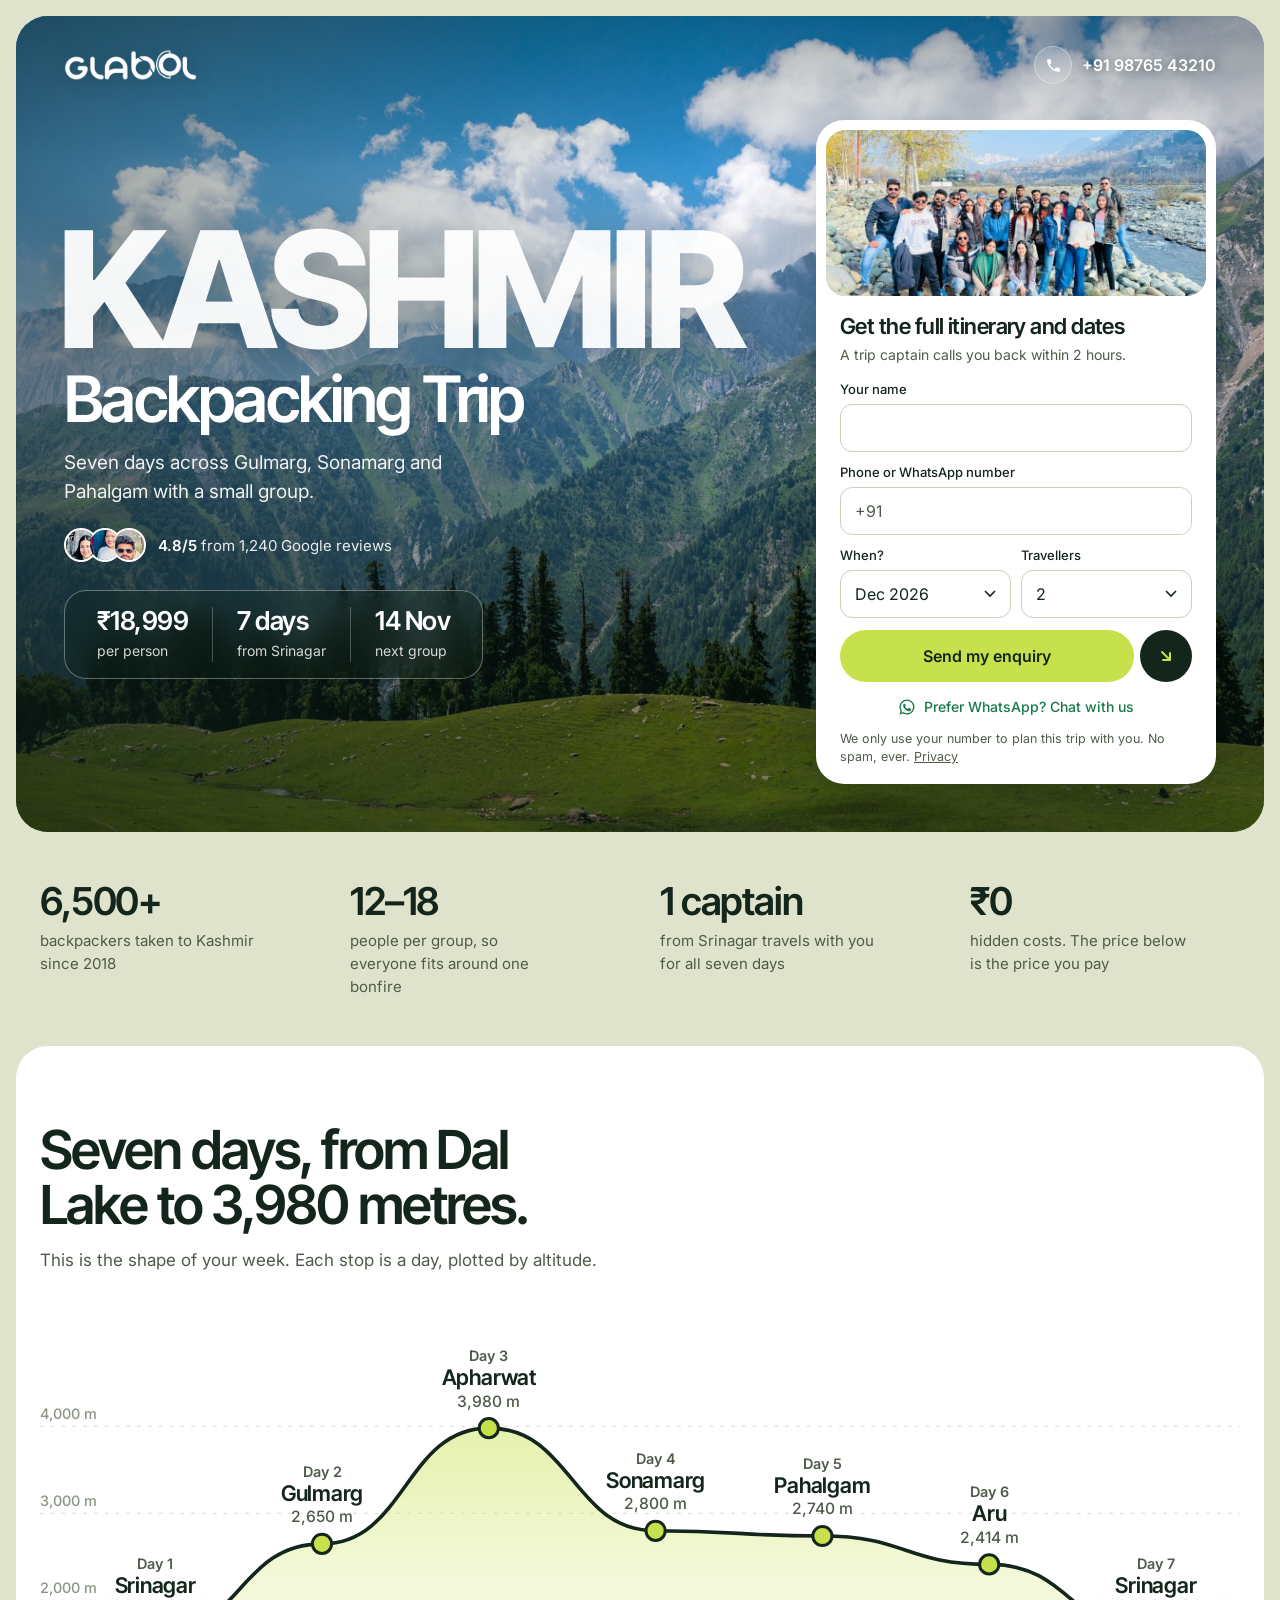
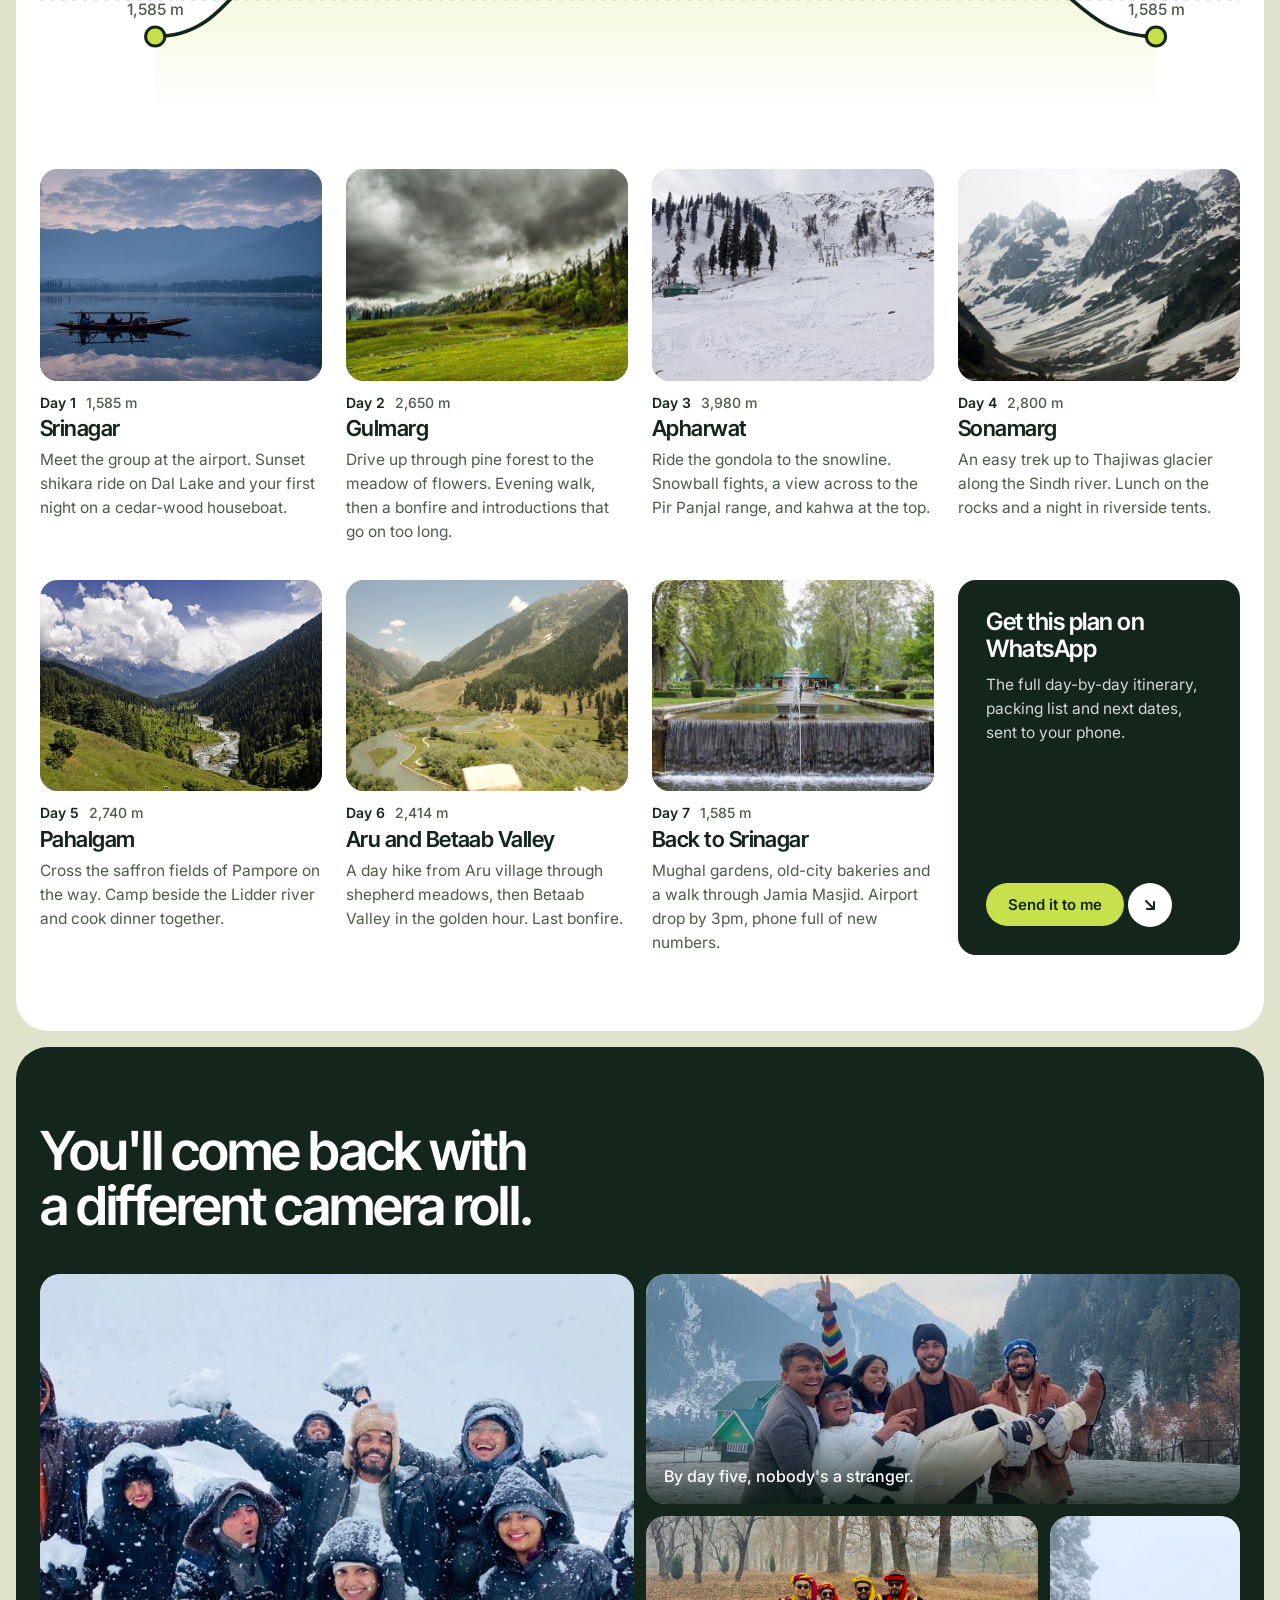
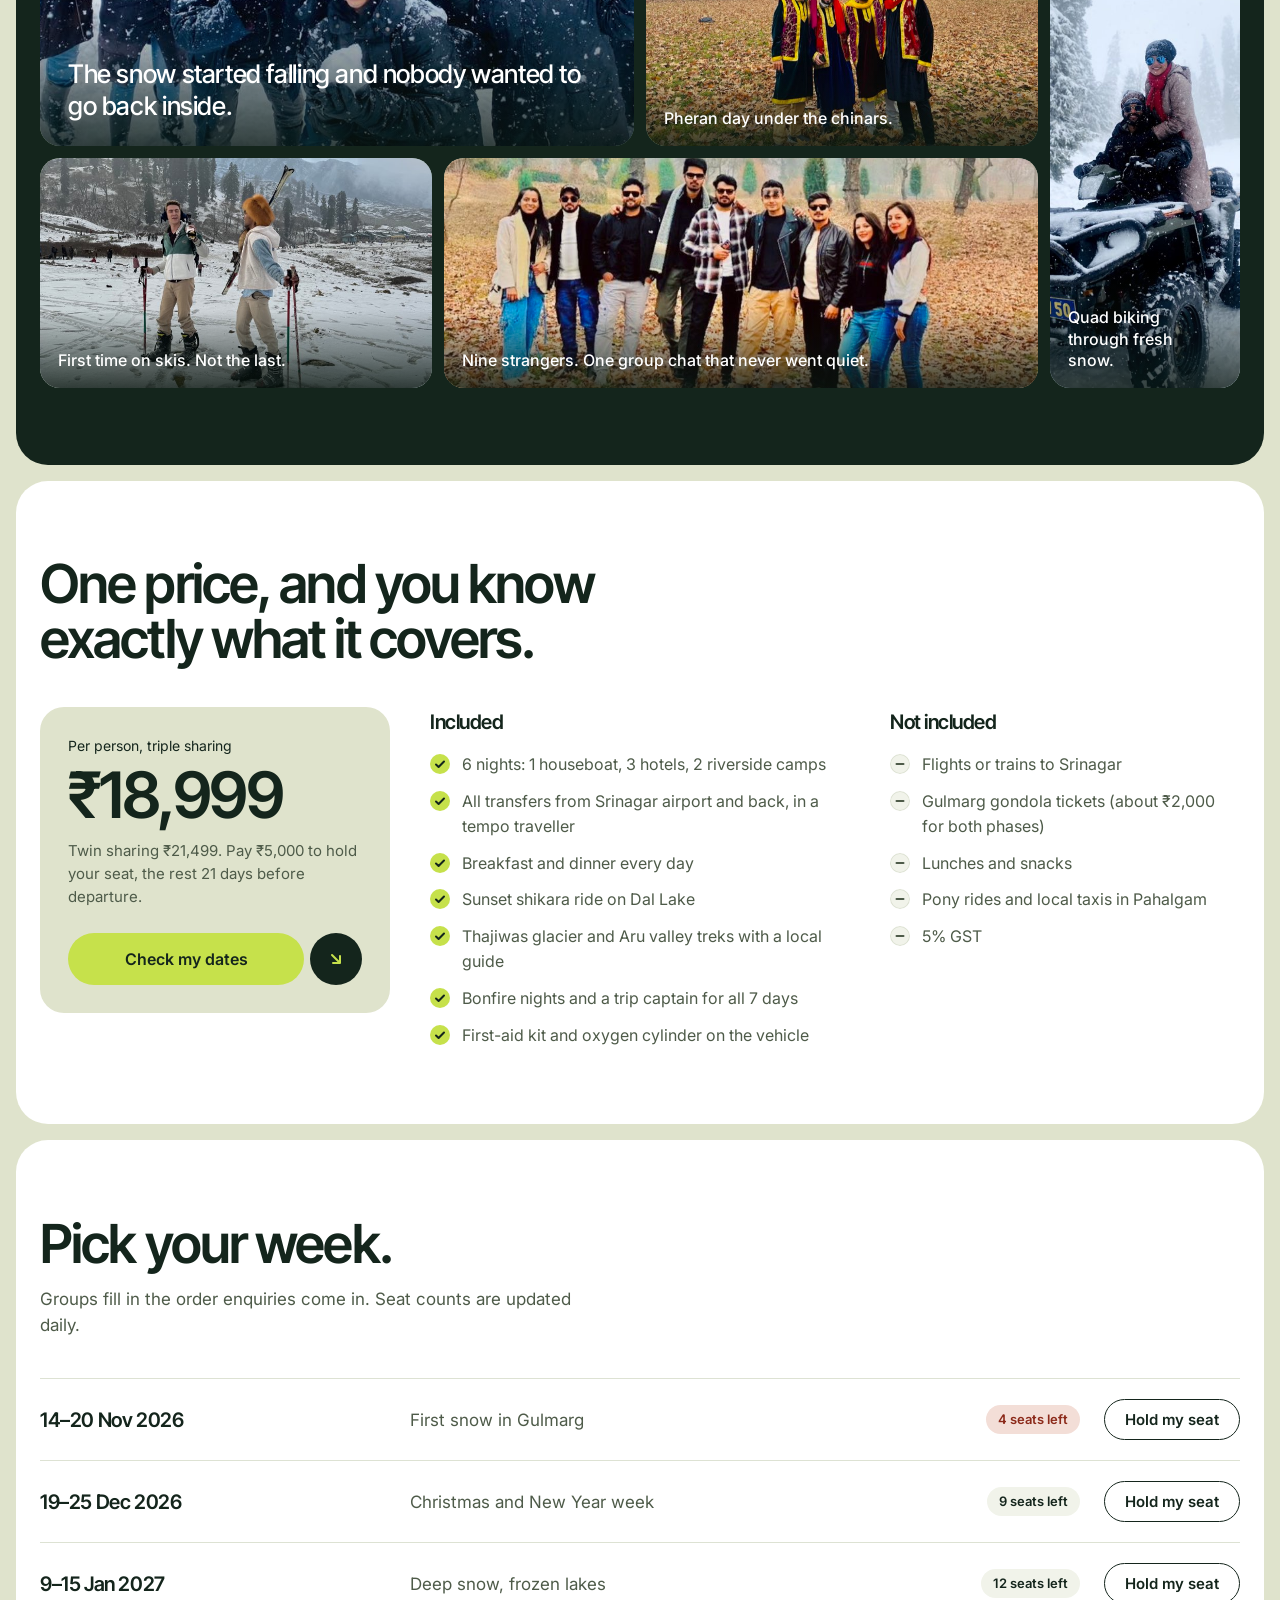
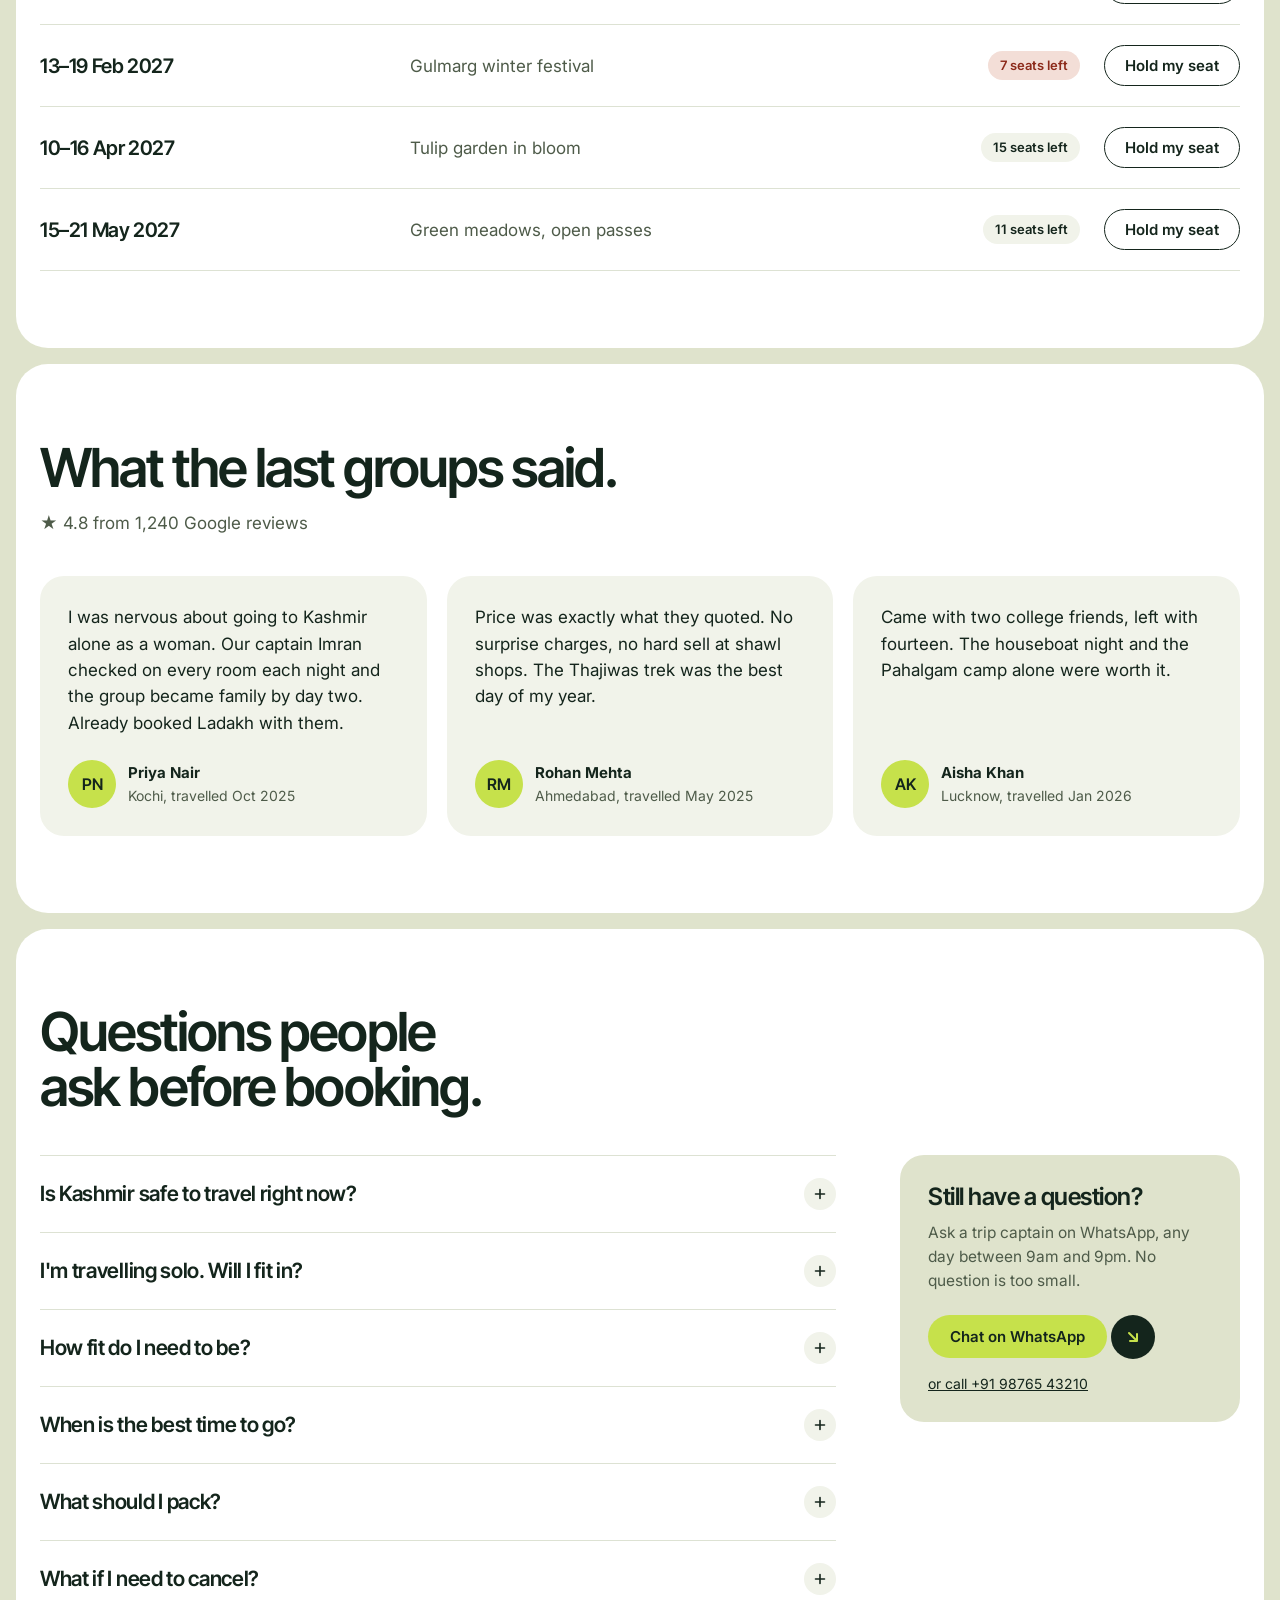
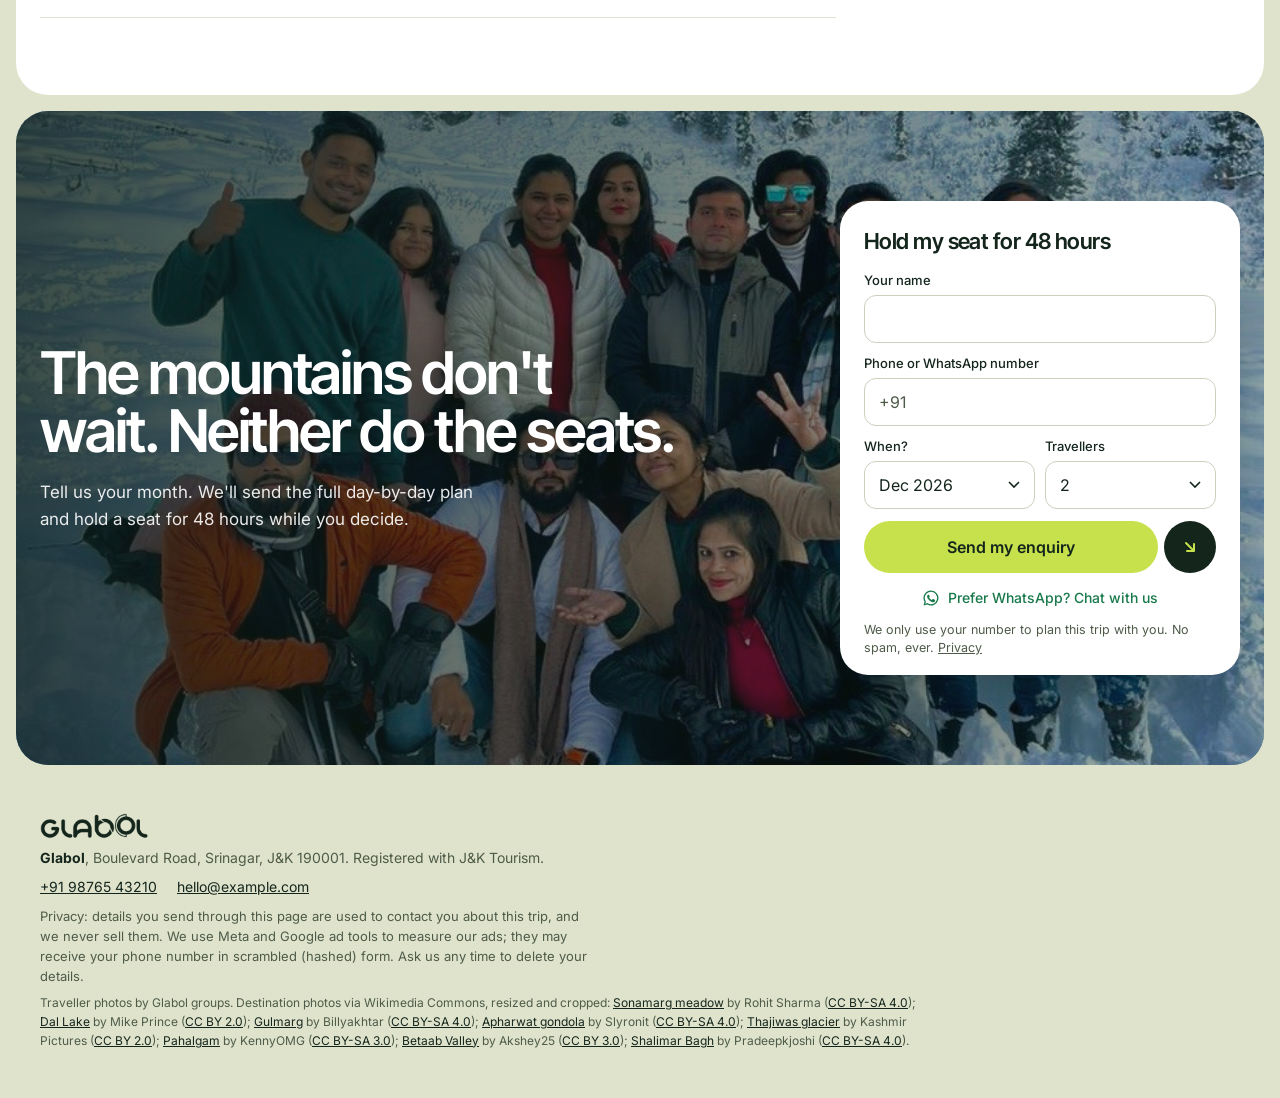
==== commit 079bdd4f: "Add qualifying questions on the thank-you page and Meta Pixel Meta leads are often low quality, so a" ====
--- a/index.html
+++ b/index.html
@@ -429,7 +429,7 @@
     <span class="footer-logo" role="img" aria-label="Glabol"></span>
     <p><strong>Glabol</strong>, Boulevard Road, Srinagar, J&amp;K 190001. Registered with J&amp;K Tourism.</p>
     <p><a href="tel:+919876543210">+91 98765 43210</a> <a href="mailto:hello@example.com">hello@example.com</a></p>
-    <p id="privacy" class="footer-small">Privacy: details you send through this page are used only to contact you about this trip. We never sell or share them. Ask us any time to delete them.</p>
+    <p id="privacy" class="footer-small">Privacy: details you send through this page are used to contact you about this trip, and we never sell them. We use Meta and Google ad tools to measure our ads; they may receive your phone number in scrambled (hashed) form. Ask us any time to delete your details.</p>
     <p class="footer-small footer-credits">Traveller photos by Glabol groups. Destination photos via Wikimedia Commons, resized and cropped:
       <a href="https://commons.wikimedia.org/wiki/File:Mountain_Meadow_in_Sonamarg,_Kashmir,_India.jpg">Sonamarg meadow</a> by Rohit Sharma (<a href="https://creativecommons.org/licenses/by-sa/4.0/">CC BY-SA 4.0</a>);
       <a href="https://commons.wikimedia.org/wiki/File:Dal_Lake_Shikara_at_Dawn_(14362763690).jpg">Dal Lake</a> by Mike Prince (<a href="https://creativecommons.org/licenses/by/2.0/">CC BY 2.0</a>);
@@ -452,6 +452,7 @@
     </a>
   </div>
 
+  <script src="site.js" defer></script>
   <script src="main.js" defer></script>
 </body>
 </html>
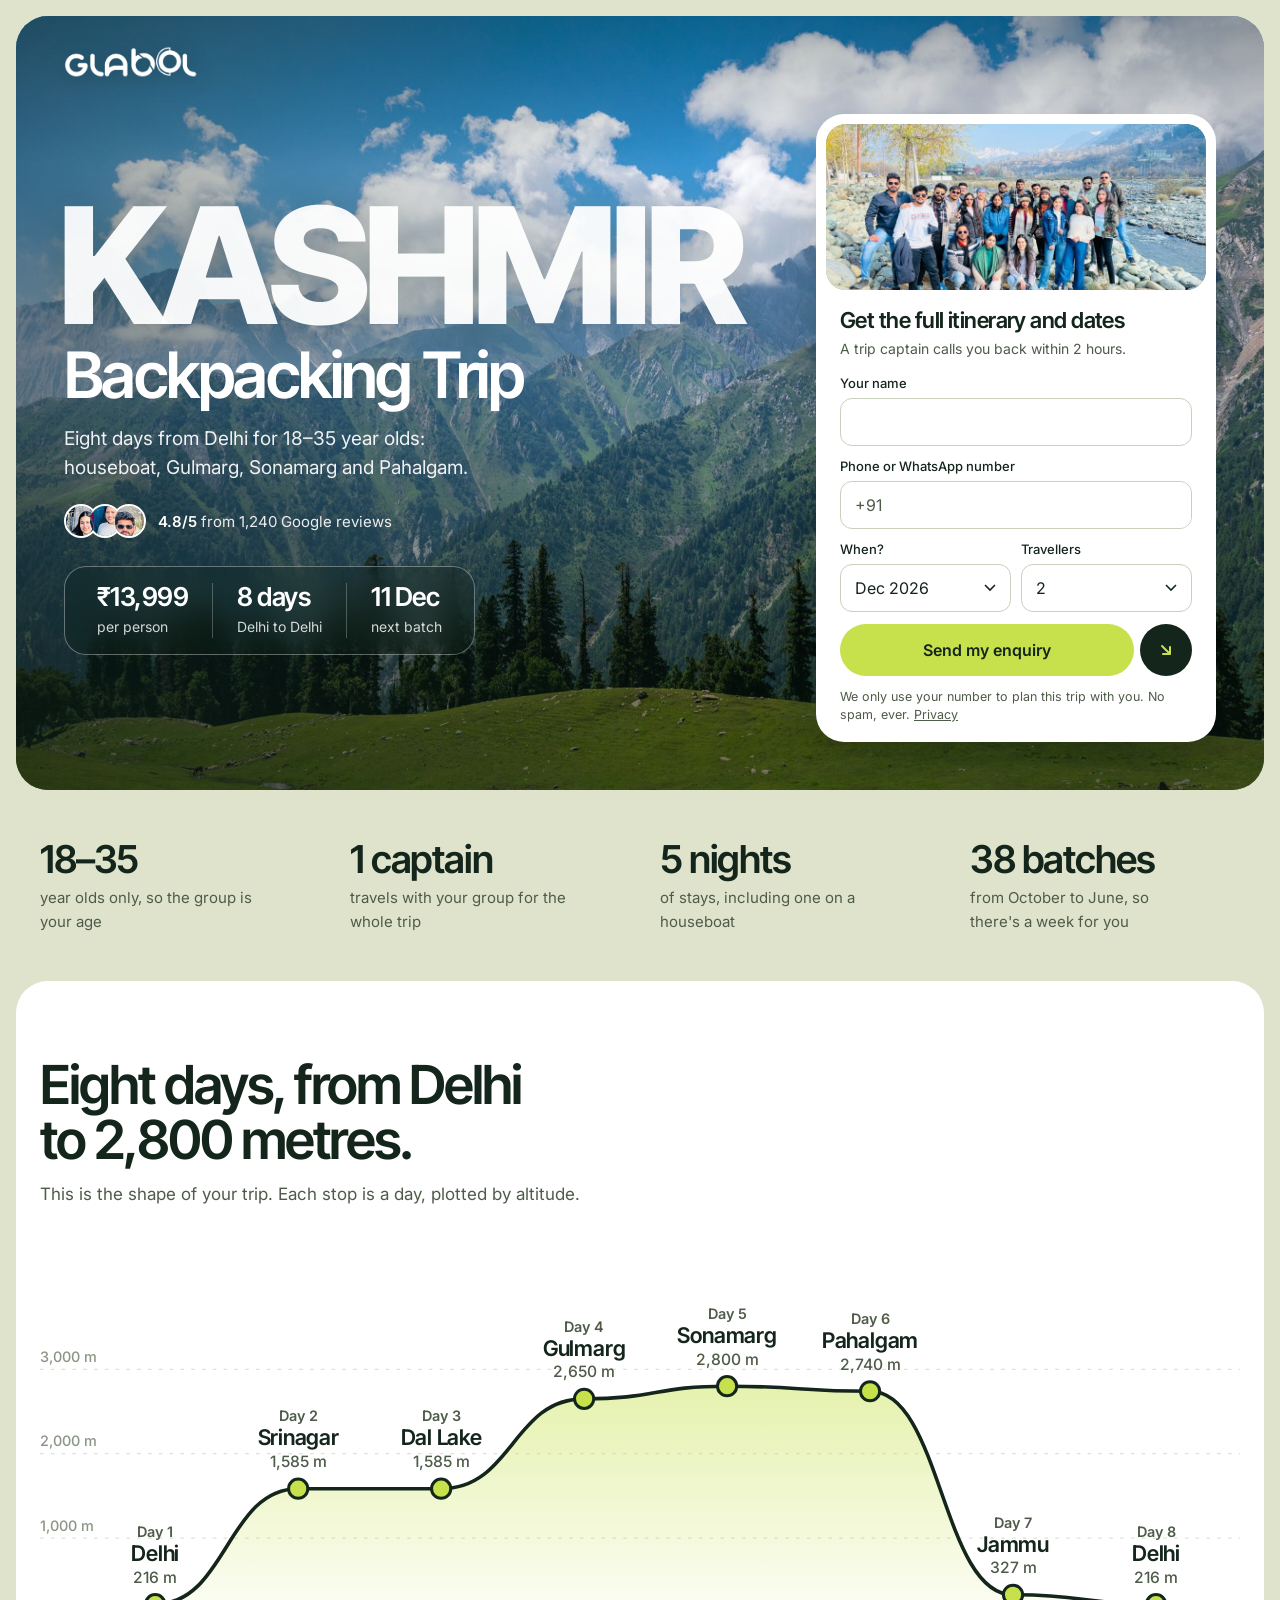
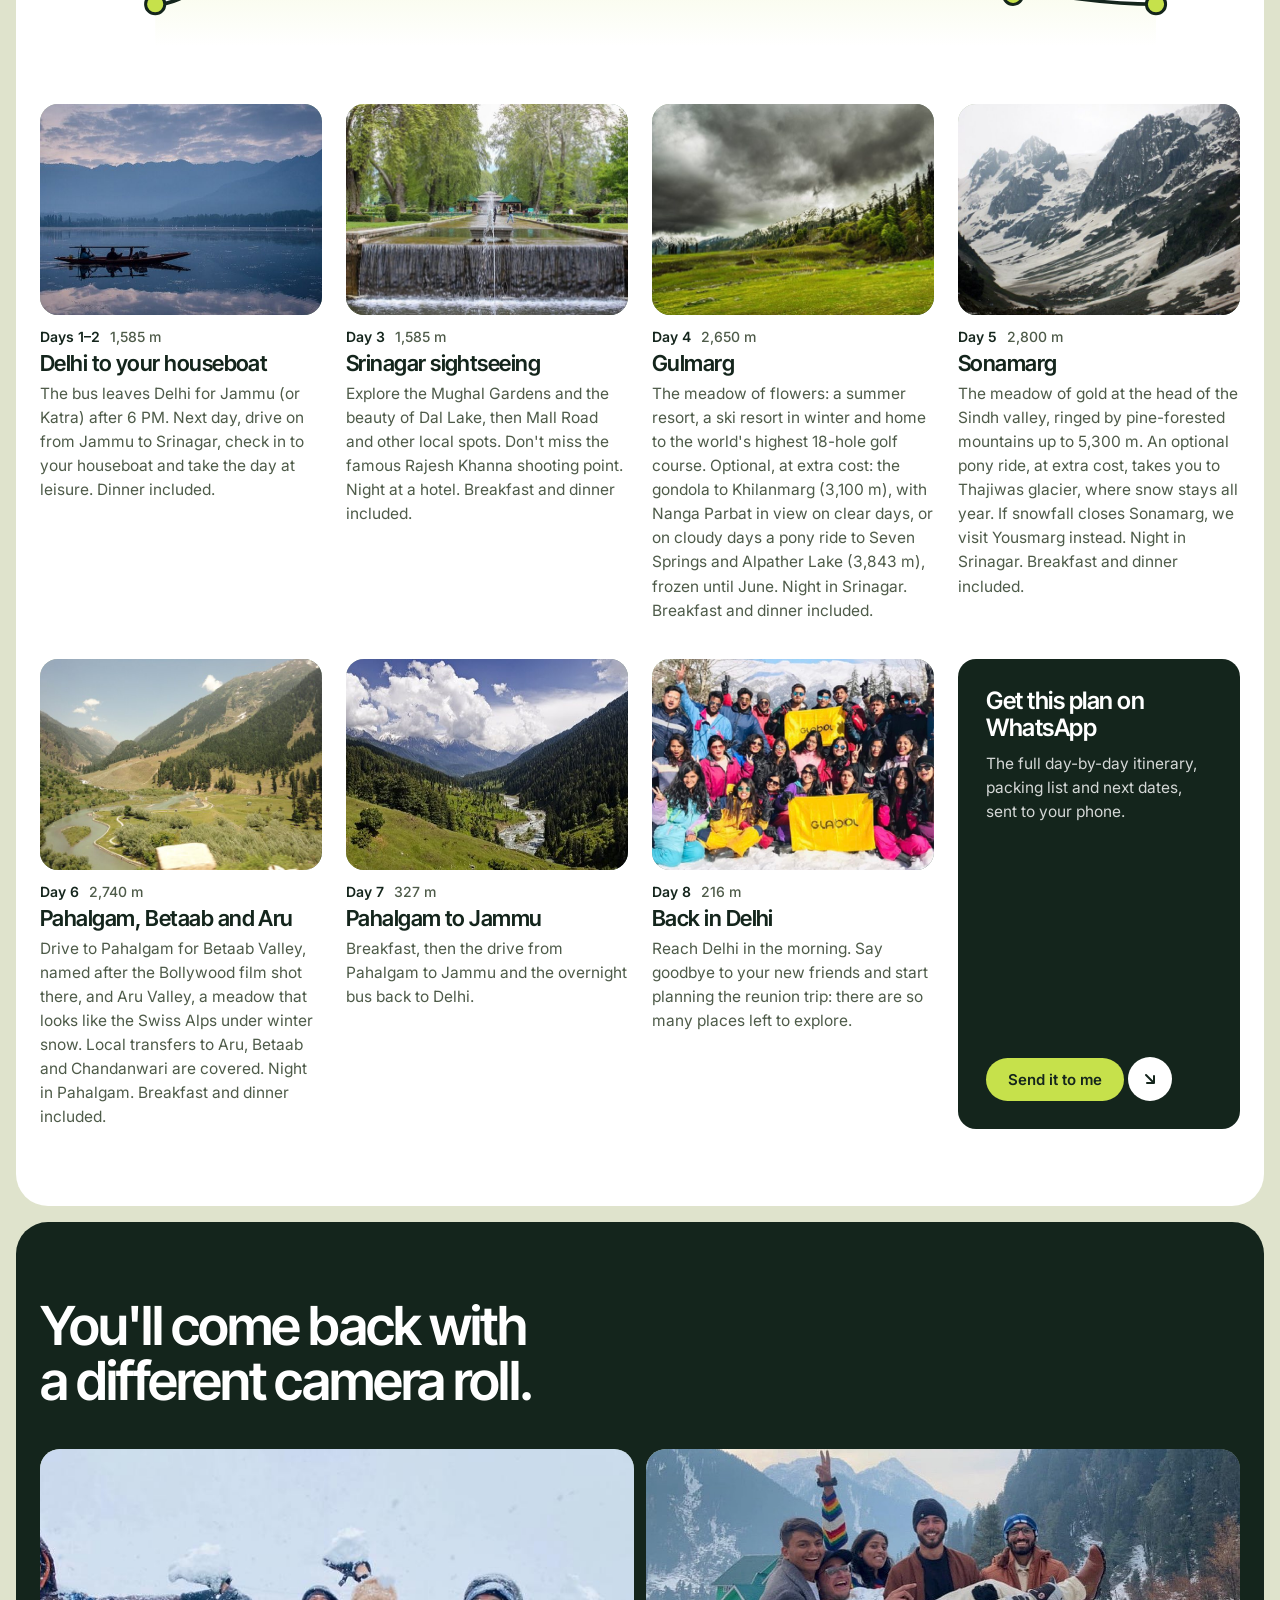
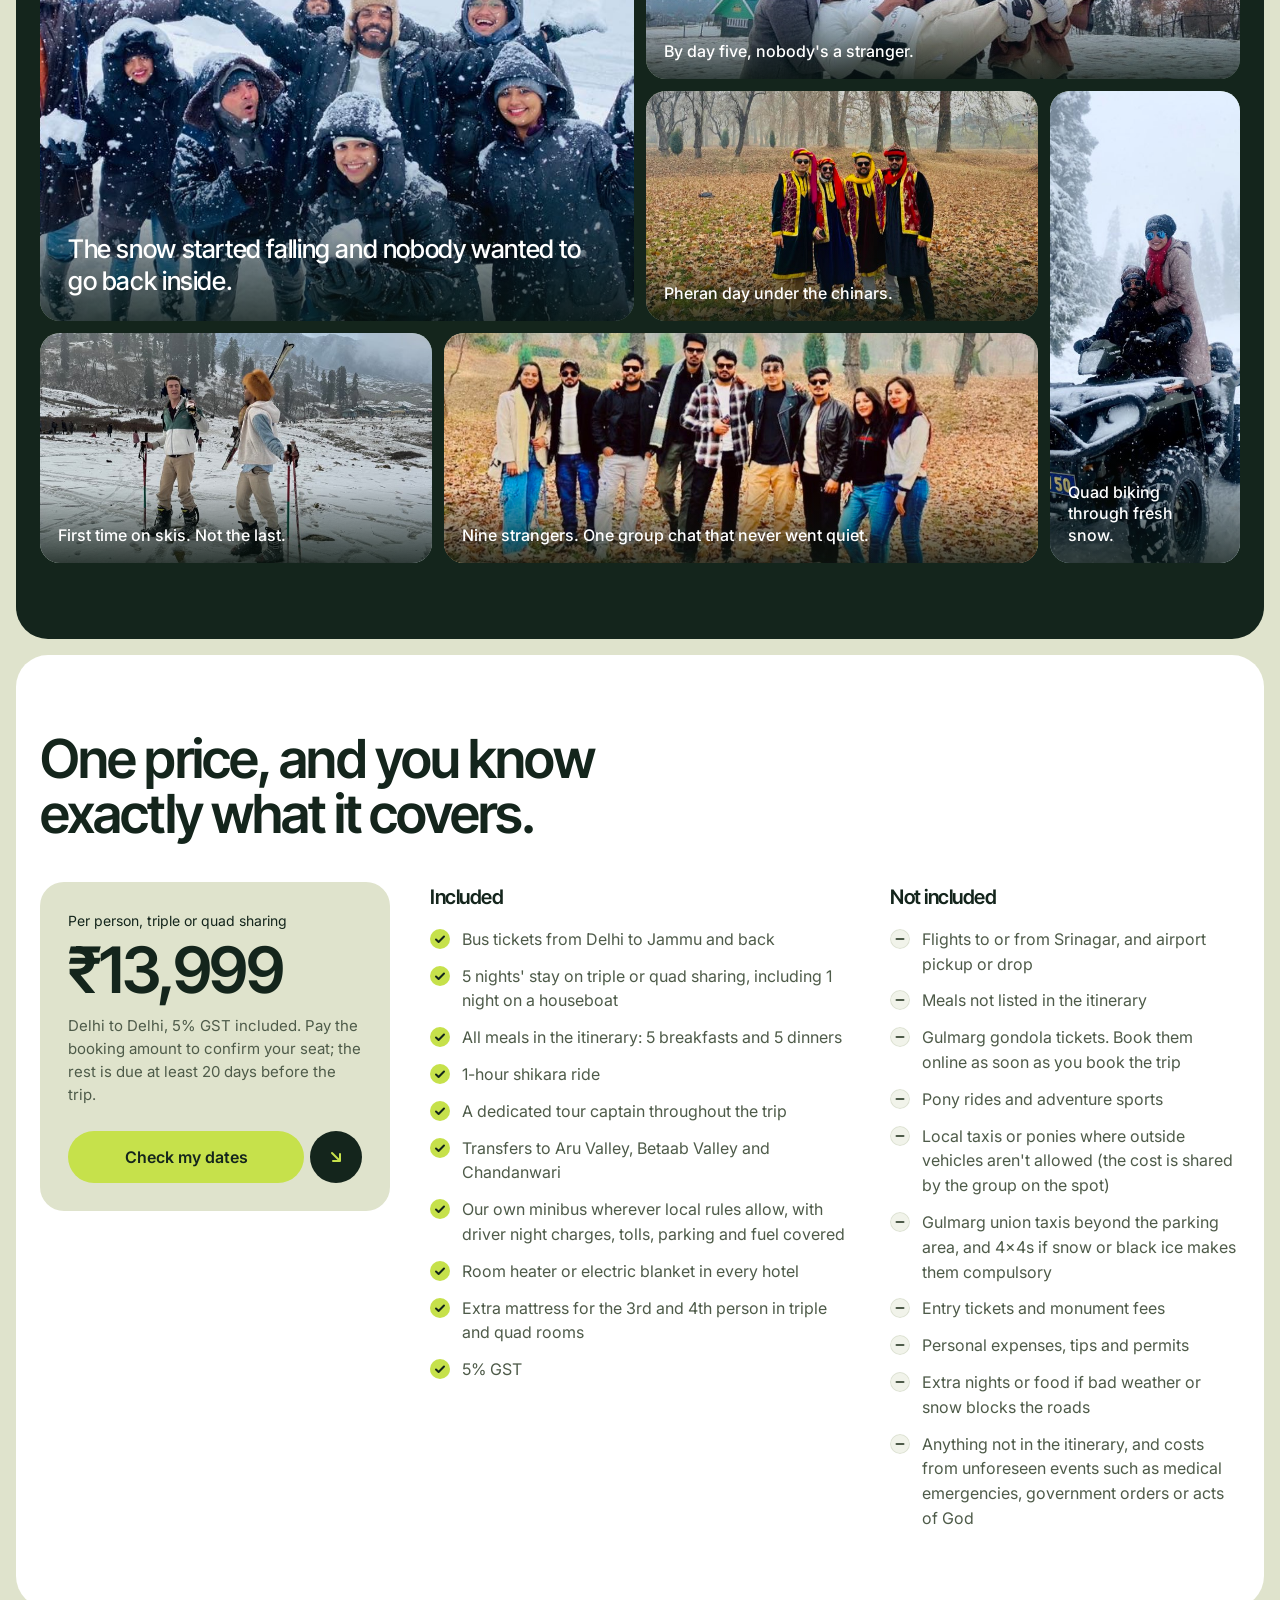
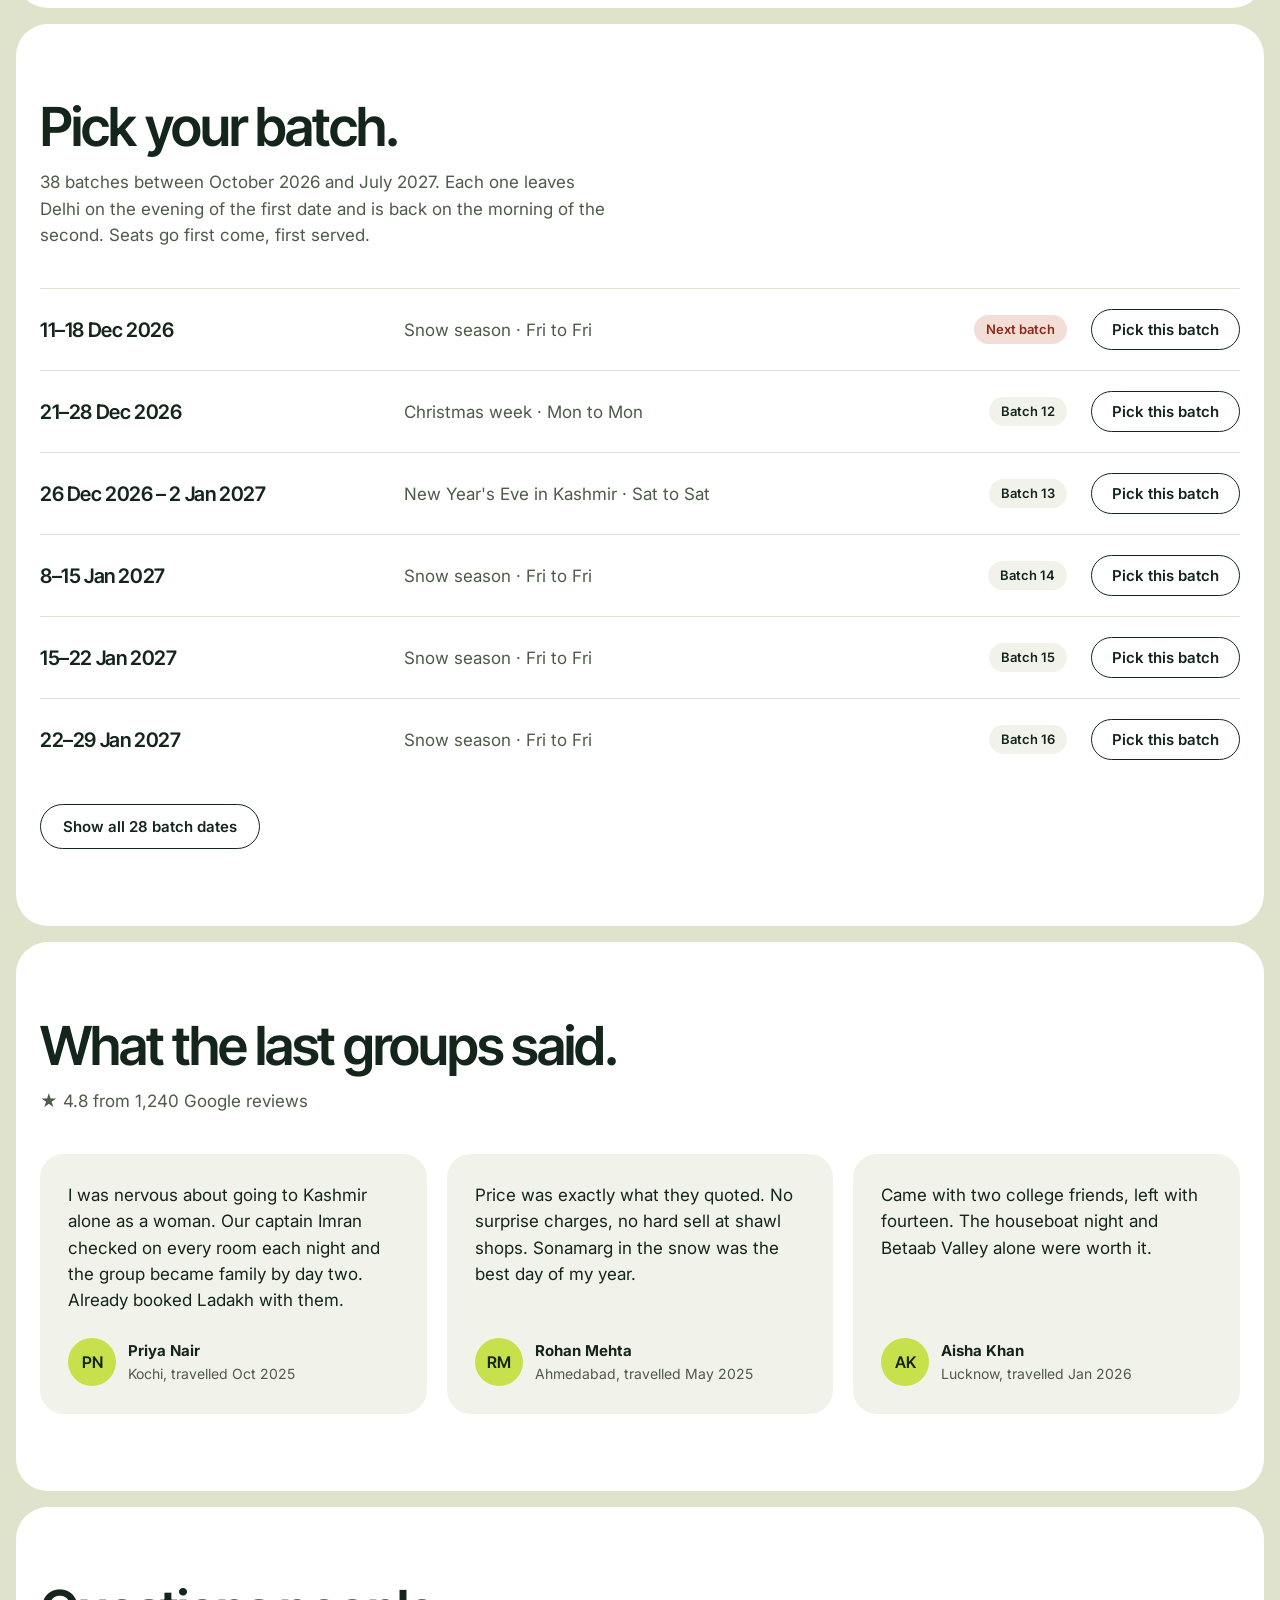
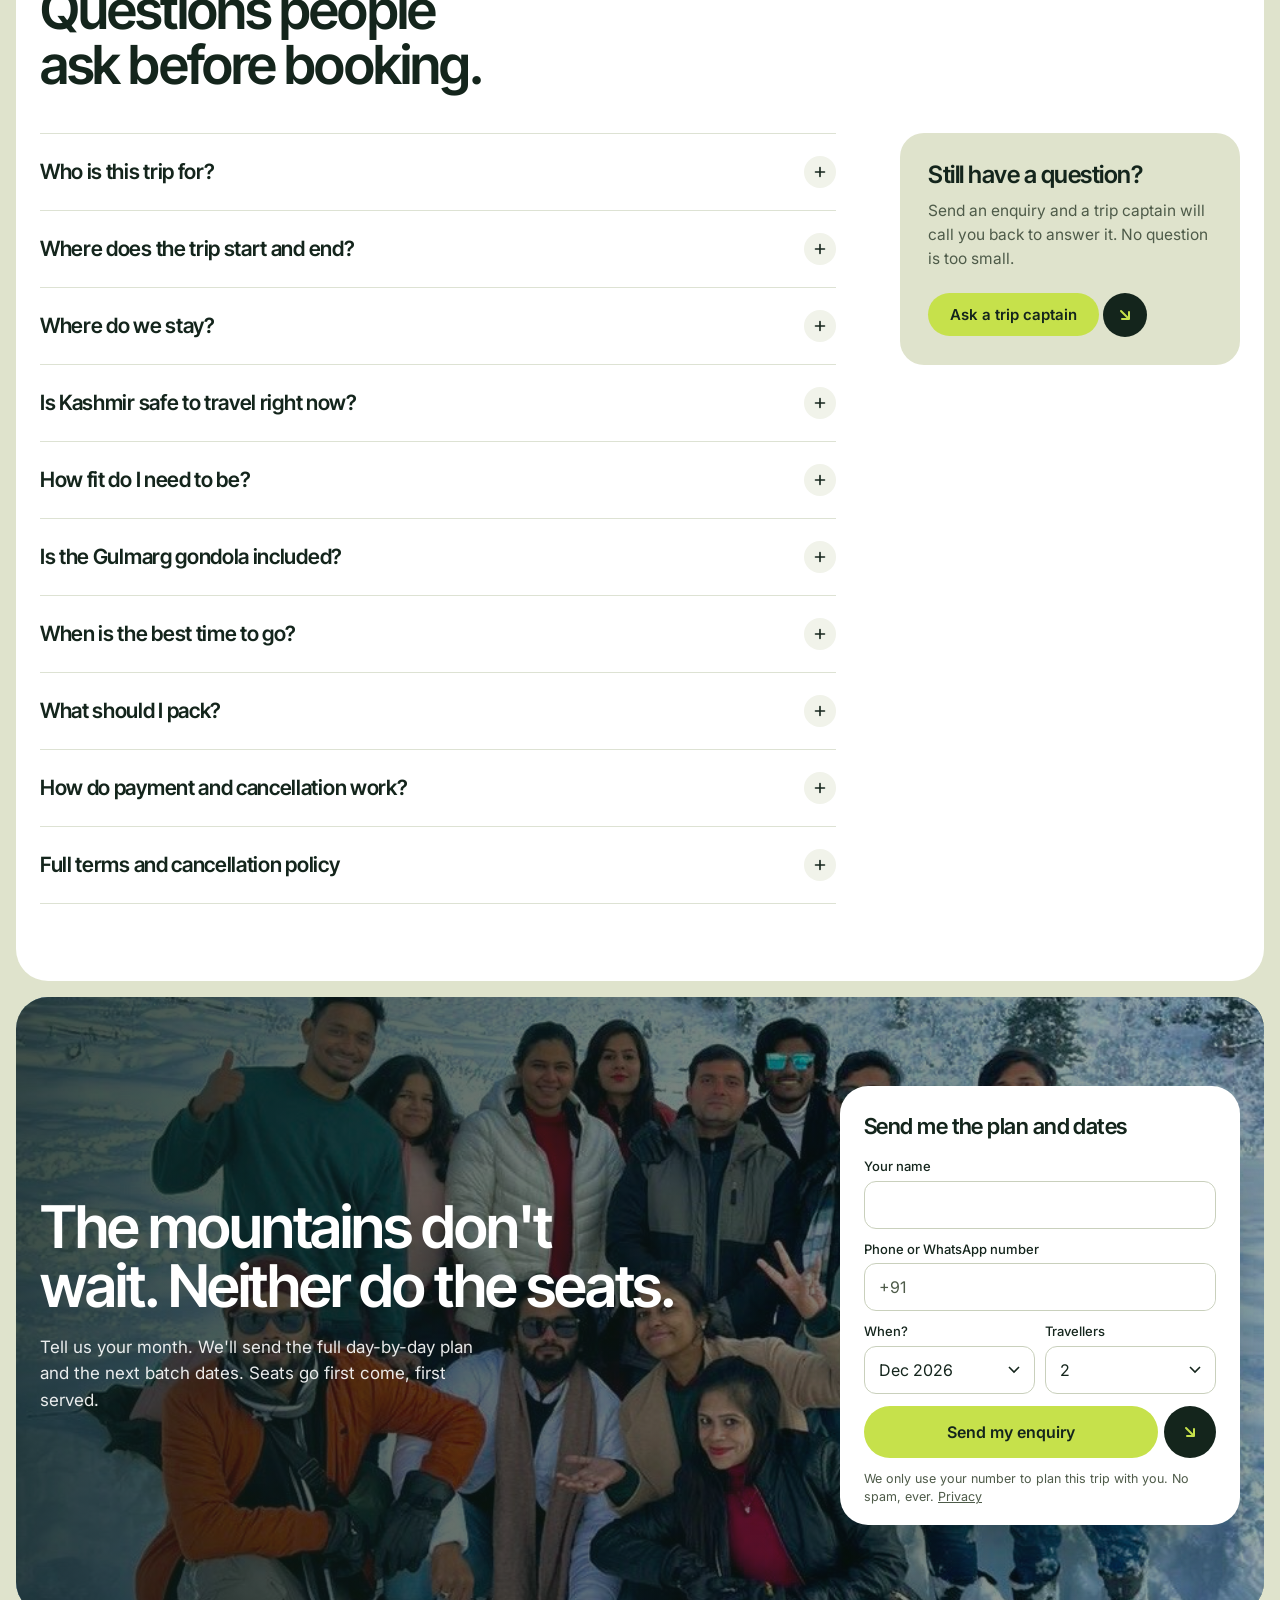
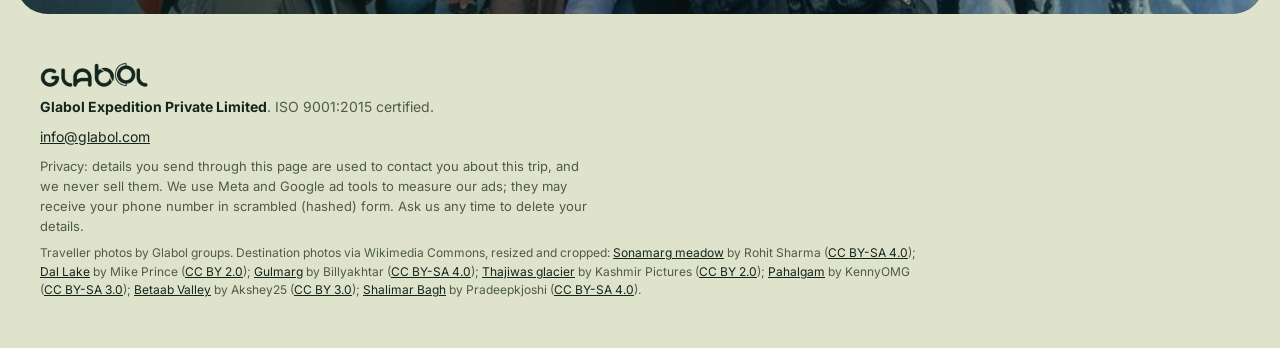
==== commit 2906d08f: "Update the page to Glabol's Kashmir brochure: 8 days Delhi to Delhi, ₹13,999 Content now follows the" ====
--- a/index.html
+++ b/index.html
@@ -3,13 +3,13 @@
 <head>
   <meta charset="utf-8">
   <meta name="viewport" content="width=device-width, initial-scale=1">
-  <title>Kashmir Backpacking Trip, 7 Days from ₹18,999 | Glabol</title>
-  <meta name="description" content="A 7-day small-group backpacking trip through Srinagar, Gulmarg, Sonamarg and Pahalgam. Stays, transport, meals and a local trip captain included. Enquire for the next departure.">
+  <title>Kashmir Backpacking Trip from Delhi, 8 Days for ₹13,999 | Glabol</title>
+  <meta name="description" content="An 8-day group trip from Delhi for 18–35 year olds: a houseboat night in Srinagar, Gulmarg, Sonamarg, Pahalgam, Betaab and Aru Valley. Bus, 5 nights' stay, breakfasts, dinners and GST included. Batches from October to June.">
   <meta name="theme-color" content="#DFE3CC">
 
   <meta property="og:type" content="website">
-  <meta property="og:title" content="Kashmir Backpacking Trip, 7 Days from ₹18,999">
-  <meta property="og:description" content="Dal Lake to 3,980 metres in seven days, with a small group and a local trip captain.">
+  <meta property="og:title" content="Kashmir Backpacking Trip from Delhi, 8 Days for ₹13,999">
+  <meta property="og:description" content="Delhi to Delhi in eight days: a houseboat in Srinagar, Gulmarg, Sonamarg and Pahalgam, with a group of 18–35 year olds.">
   <meta property="og:image" content="https://kashmir.glabol.com/images/hero.jpg">
   <meta property="og:url" content="https://kashmir.glabol.com/">
   <link rel="canonical" href="https://kashmir.glabol.com/">
@@ -18,28 +18,30 @@
   <link rel="preconnect" href="https://fonts.gstatic.com" crossorigin>
   <link rel="stylesheet" href="https://fonts.googleapis.com/css2?family=Inter+Tight:wght@500;600;800&family=Inter:wght@400;500;600&display=swap">
   <link rel="preload" as="image" href="images/hero.jpg" fetchpriority="high">
-  <link rel="stylesheet" href="styles.css">
+  <link rel="stylesheet" href="styles.css?v=d1f2ad3a">
 
   <script type="application/ld+json">
   {
     "@context": "https://schema.org",
     "@type": "TouristTrip",
-    "name": "Kashmir Backpacking Trip, 6 nights / 7 days",
-    "description": "Small-group backpacking trip through Srinagar, Gulmarg, Sonamarg and Pahalgam.",
-    "touristType": "Backpackers",
+    "name": "Kashmir Backpacking Trip from Delhi, 8 days",
+    "description": "Eight-day group trip from Delhi for 18–35 year olds, with a houseboat night in Srinagar and days in Gulmarg, Sonamarg and Pahalgam.",
+    "touristType": "Backpackers aged 18–35",
+    "provider": {"@type": "Organization", "name": "Glabol Expedition Private Limited", "email": "info@glabol.com", "url": "https://www.glabol.com"},
     "itinerary": {
       "@type": "ItemList",
       "itemListElement": [
-        {"@type": "ListItem", "position": 1, "item": {"@type": "Place", "name": "Srinagar"}},
-        {"@type": "ListItem", "position": 2, "item": {"@type": "Place", "name": "Gulmarg"}},
-        {"@type": "ListItem", "position": 3, "item": {"@type": "Place", "name": "Apharwat Peak"}},
-        {"@type": "ListItem", "position": 4, "item": {"@type": "Place", "name": "Sonamarg"}},
-        {"@type": "ListItem", "position": 5, "item": {"@type": "Place", "name": "Pahalgam"}},
-        {"@type": "ListItem", "position": 6, "item": {"@type": "Place", "name": "Aru and Betaab Valley"}},
-        {"@type": "ListItem", "position": 7, "item": {"@type": "Place", "name": "Srinagar"}}
+        {"@type": "ListItem", "position": 1, "item": {"@type": "Place", "name": "Delhi"}},
+        {"@type": "ListItem", "position": 2, "item": {"@type": "Place", "name": "Houseboat, Srinagar"}},
+        {"@type": "ListItem", "position": 3, "item": {"@type": "Place", "name": "Mughal Gardens and Dal Lake, Srinagar"}},
+        {"@type": "ListItem", "position": 4, "item": {"@type": "Place", "name": "Gulmarg"}},
+        {"@type": "ListItem", "position": 5, "item": {"@type": "Place", "name": "Sonamarg"}},
+        {"@type": "ListItem", "position": 6, "item": {"@type": "Place", "name": "Pahalgam, Betaab Valley and Aru Valley"}},
+        {"@type": "ListItem", "position": 7, "item": {"@type": "Place", "name": "Jammu"}},
+        {"@type": "ListItem", "position": 8, "item": {"@type": "Place", "name": "Delhi"}}
       ]
     },
-    "offers": {"@type": "Offer", "price": "18999", "priceCurrency": "INR"}
+    "offers": {"@type": "Offer", "price": "13999", "priceCurrency": "INR"}
   }
   </script>
 </head>
@@ -67,7 +69,6 @@
         <img src="images/logo-glabol.png" alt="Glabol" width="640" height="153">
       </a>
       <div class="topbar-actions">
-        <a class="topbar-call" href="tel:+919876543210"><span class="topbar-call-ico"><svg viewBox="0 0 24 24" width="17" height="17" aria-hidden="true"><path fill="currentColor" d="M6.62 10.79a15.1 15.1 0 0 0 6.59 6.59l2.2-2.2a1 1 0 0 1 1.02-.24c1.12.37 2.33.57 3.57.57a1 1 0 0 1 1 1V20a1 1 0 0 1-1 1A17 17 0 0 1 3 4a1 1 0 0 1 1-1h3.5a1 1 0 0 1 1 1c0 1.25.2 2.45.57 3.57a1 1 0 0 1-.25 1.02l-2.2 2.2Z"/></svg></span>+91 98765 43210</a>
         <a class="btn btn-sm topbar-enquire" href="#enquire" data-focus-form>
           <span class="btn-label">Enquire</span>
           <span class="btn-arrow" aria-hidden="true"><svg viewBox="0 0 20 20"><path d="M6 6 L14 14 M14 7 V14 H7"/></svg></span>
@@ -78,7 +79,7 @@
     <div class="hero-grid">
       <div class="hero-copy">
         <h1 class="hero-title"><span class="h1-kashmir">Kashmir</span> Backpacking Trip</h1>
-        <p class="hero-sub" id="hero-sub">Seven days across Gulmarg, Sonamarg and Pahalgam with a small group.</p>
+        <p class="hero-sub" id="hero-sub">Eight days from Delhi for 18–35 year olds: houseboat, Gulmarg, Sonamarg and Pahalgam.</p>
         <div class="rating-line">
           <span class="avatars" aria-hidden="true">
             <span class="ph" data-label=""><img src="images/avatar-1.jpg" alt="" width="80" height="80" onerror="this.remove()"></span>
@@ -88,9 +89,9 @@
           <p><strong>4.8/5</strong> from 1,240 Google reviews</p>
         </div>
         <dl class="hero-facts">
-          <div><dt>₹18,999</dt><dd>per person</dd></div>
-          <div><dt>7 days</dt><dd>from Srinagar</dd></div>
-          <div><dt>14 Nov</dt><dd>next group</dd></div>
+          <div><dt>₹13,999</dt><dd>per person</dd></div>
+          <div><dt>8 days</dt><dd>Delhi to Delhi</dd></div>
+          <div><dt id="next-batch">9 Oct</dt><dd>next batch</dd></div>
         </dl>
       </div>
 
@@ -102,10 +103,6 @@
           <h2 class="form-card-title" id="enquire-title">Get the full itinerary and dates</h2>
           <p class="form-card-note">A trip captain calls you back within 2 hours.</p>
           <form class="lead-form" novalidate>
-            <div class="hp-field" aria-hidden="true">
-              <label for="h-website">Leave this empty</label>
-              <input id="h-website" name="website_url" type="text" tabindex="-1" autocomplete="off">
-            </div>
             <div class="field">
               <label for="h-name">Your name</label>
               <input id="h-name" name="name" type="text" autocomplete="name" required>
@@ -138,10 +135,6 @@
               <span class="btn-label">Send my enquiry</span>
               <span class="btn-arrow" aria-hidden="true"><svg viewBox="0 0 20 20"><path d="M6 6 L14 14 M14 7 V14 H7"/></svg></span>
             </button>
-            <a class="form-wa" href="https://wa.me/919876543210?text=Hi%2C%20I%27m%20interested%20in%20the%20Kashmir%20backpacking%20trip." data-wa="hero-form">
-              <svg viewBox="0 0 24 24" width="18" height="18" aria-hidden="true"><path fill="currentColor" d="M12 2a10 10 0 0 0-8.6 15.1L2 22l5-1.3A10 10 0 1 0 12 2Zm0 18.2c-1.5 0-3-.4-4.3-1.2l-.3-.2-3 .8.8-2.9-.2-.3A8.2 8.2 0 1 1 12 20.2Zm4.5-6.1c-.2-.1-1.5-.7-1.7-.8-.2-.1-.4-.1-.6.1l-.8 1c-.1.2-.3.2-.5.1a6.7 6.7 0 0 1-3.3-2.9c-.2-.4.2-.4.7-1.3.1-.2 0-.3 0-.4l-.8-1.8c-.2-.5-.4-.4-.6-.4h-.5a1 1 0 0 0-.7.3 3 3 0 0 0-.9 2.2 5.2 5.2 0 0 0 1.1 2.7 11.8 11.8 0 0 0 4.5 4c1.7.7 2.3.8 3.2.6.5-.1 1.5-.6 1.7-1.2.2-.6.2-1.1.1-1.2l-.4-.3Z"/></svg>
-              Prefer WhatsApp? Chat with us
-            </a>
             <p class="form-status" role="status"></p>
             <p class="form-privacy">We only use your number to plan this trip with you. No spam, ever. <a href="#privacy">Privacy</a></p>
           </form>
@@ -155,66 +148,66 @@
     <!-- ============ PROOF ============ -->
     <section class="panel proof" aria-label="Why travellers pick us">
       <dl class="proof-list">
-        <div><dt>6,500+</dt><dd>backpackers taken to Kashmir since 2018</dd></div>
-        <div><dt>12–18</dt><dd>people per group, so everyone fits around one bonfire</dd></div>
-        <div><dt>1 captain</dt><dd>from Srinagar travels with you for all seven days</dd></div>
-        <div><dt>₹0</dt><dd>hidden costs. The price below is the price you pay</dd></div>
+        <div><dt>18–35</dt><dd>year olds only, so the group is your age</dd></div>
+        <div><dt>1 captain</dt><dd>travels with your group for the whole trip</dd></div>
+        <div><dt>5 nights</dt><dd>of stays, including one on a houseboat</dd></div>
+        <div><dt>38 batches</dt><dd>from October to June, so there's a week for you</dd></div>
       </dl>
     </section>
 
     <!-- ============ ROUTE (signature) ============ -->
     <section class="panel route" aria-labelledby="route-title">
       <div class="section-head">
-        <h2 id="route-title">Seven days, from Dal Lake to 3,980 metres.</h2>
-        <p>This is the shape of your week. Each stop is a day, plotted by altitude.</p>
+        <h2 id="route-title">Eight days, from Delhi to 2,800 metres.</h2>
+        <p>This is the shape of your trip. Each stop is a day, plotted by altitude.</p>
       </div>
       <div class="profile-scroll">
-        <svg class="profile" id="profile" viewBox="0 0 1000 340" role="img" aria-label="Altitude profile: Srinagar 1,585 m, Gulmarg 2,650 m, Apharwat 3,980 m, Sonamarg 2,800 m, Pahalgam 2,740 m, Aru 2,414 m, Srinagar 1,585 m"
-          data-stops='[["Srinagar",1585],["Gulmarg",2650],["Apharwat",3980],["Sonamarg",2800],["Pahalgam",2740],["Aru",2414],["Srinagar",1585]]'></svg>
-      </div>
-      <p class="profile-hint" aria-hidden="true">Swipe to see the whole week &rarr;</p>
+        <svg class="profile" id="profile" viewBox="0 0 1000 340" role="img" aria-label="Altitude profile: day 1 Delhi 216 m, day 2 Srinagar 1,585 m, day 3 Dal Lake 1,585 m, day 4 Gulmarg 2,650 m, day 5 Sonamarg 2,800 m, day 6 Pahalgam 2,740 m, day 7 Jammu 327 m, day 8 Delhi 216 m"
+          data-stops='[["Delhi",216],["Srinagar",1585],["Dal Lake",1585],["Gulmarg",2650],["Sonamarg",2800],["Pahalgam",2740],["Jammu",327],["Delhi",216]]'></svg>
+      </div>
+      <p class="profile-hint" aria-hidden="true">Swipe to see all eight days &rarr;</p>
       <ol class="days">
         <li class="day">
-          <div class="ph" data-label="day-1-srinagar.jpg"><img src="images/day-1-srinagar.jpg" alt="Shikara on Dal Lake at sunset" width="800" height="600" loading="lazy" decoding="async" onerror="this.remove()"></div>
-          <p class="day-num">Day 1 <span>1,585 m</span></p>
-          <h3>Srinagar</h3>
-          <p>Meet the group at the airport. Sunset shikara ride on Dal Lake and your first night on a cedar-wood houseboat.</p>
-        </li>
-        <li class="day">
-          <div class="ph" data-label="day-2-gulmarg.jpg"><img src="images/day-2-gulmarg.jpg" alt="Meadows of Gulmarg" width="800" height="600" loading="lazy" decoding="async" onerror="this.remove()"></div>
-          <p class="day-num">Day 2 <span>2,650 m</span></p>
+          <div class="ph" data-label="dal-lake.jpg"><img src="images/dal-lake.jpg" alt="Shikara on Dal Lake at dawn" width="800" height="600" loading="lazy" decoding="async" onerror="this.remove()"></div>
+          <p class="day-num">Days 1–2 <span>1,585 m</span></p>
+          <h3>Delhi to your houseboat</h3>
+          <p>The bus leaves Delhi for Jammu (or Katra) after 6 PM. Next day, drive on from Jammu to Srinagar, check in to your houseboat and take the day at leisure. Dinner included.</p>
+        </li>
+        <li class="day">
+          <div class="ph" data-label="shalimar-bagh.jpg"><img src="images/shalimar-bagh.jpg" alt="Shalimar Bagh, a Mughal garden in Srinagar" width="800" height="600" loading="lazy" decoding="async" onerror="this.remove()"></div>
+          <p class="day-num">Day 3 <span>1,585 m</span></p>
+          <h3>Srinagar sightseeing</h3>
+          <p>Explore the Mughal Gardens and the beauty of Dal Lake, then Mall Road and other local spots. Don't miss the famous Rajesh Khanna shooting point. Night at a hotel. Breakfast and dinner included.</p>
+        </li>
+        <li class="day">
+          <div class="ph" data-label="gulmarg.jpg"><img src="images/gulmarg.jpg" alt="Meadows of Gulmarg" width="800" height="600" loading="lazy" decoding="async" onerror="this.remove()"></div>
+          <p class="day-num">Day 4 <span>2,650 m</span></p>
           <h3>Gulmarg</h3>
-          <p>Drive up through pine forest to the meadow of flowers. Evening walk, then a bonfire and introductions that go on too long.</p>
-        </li>
-        <li class="day">
-          <div class="ph" data-label="day-3-apharwat.jpg"><img src="images/day-3-apharwat.jpg" alt="Snowfields at Apharwat peak" width="800" height="600" loading="lazy" decoding="async" onerror="this.remove()"></div>
-          <p class="day-num">Day 3 <span>3,980 m</span></p>
-          <h3>Apharwat</h3>
-          <p>Ride the gondola to the snowline. Snowball fights, a view across to the Pir Panjal range, and kahwa at the top.</p>
-        </li>
-        <li class="day">
-          <div class="ph" data-label="day-4-sonamarg.jpg"><img src="images/day-4-sonamarg.jpg" alt="Thajiwas glacier, Sonamarg" width="800" height="600" loading="lazy" decoding="async" onerror="this.remove()"></div>
-          <p class="day-num">Day 4 <span>2,800 m</span></p>
+          <p>The meadow of flowers: a summer resort, a ski resort in winter and home to the world's highest 18-hole golf course. Optional, at extra cost: the gondola to Khilanmarg (3,100 m), with Nanga Parbat in view on clear days, or on cloudy days a pony ride to Seven Springs and Alpather Lake (3,843 m), frozen until June. Night in Srinagar. Breakfast and dinner included.</p>
+        </li>
+        <li class="day">
+          <div class="ph" data-label="thajiwas-glacier.jpg"><img src="images/thajiwas-glacier.jpg" alt="Thajiwas glacier, Sonamarg" width="800" height="600" loading="lazy" decoding="async" onerror="this.remove()"></div>
+          <p class="day-num">Day 5 <span>2,800 m</span></p>
           <h3>Sonamarg</h3>
-          <p>An easy trek up to Thajiwas glacier along the Sindh river. Lunch on the rocks and a night in riverside tents.</p>
-        </li>
-        <li class="day">
-          <div class="ph" data-label="day-5-pahalgam.jpg"><img src="images/day-5-pahalgam.jpg" alt="Lidder river in Pahalgam" width="800" height="600" loading="lazy" decoding="async" onerror="this.remove()"></div>
-          <p class="day-num">Day 5 <span>2,740 m</span></p>
-          <h3>Pahalgam</h3>
-          <p>Cross the saffron fields of Pampore on the way. Camp beside the Lidder river and cook dinner together.</p>
-        </li>
-        <li class="day">
-          <div class="ph" data-label="day-6-aru.jpg"><img src="images/day-6-aru.jpg" alt="Aru valley" width="800" height="600" loading="lazy" decoding="async" onerror="this.remove()"></div>
-          <p class="day-num">Day 6 <span>2,414 m</span></p>
-          <h3>Aru and Betaab Valley</h3>
-          <p>A day hike from Aru village through shepherd meadows, then Betaab Valley in the golden hour. Last bonfire.</p>
-        </li>
-        <li class="day">
-          <div class="ph" data-label="day-7-srinagar.jpg"><img src="images/day-7-srinagar.jpg" alt="Mughal garden in Srinagar" width="800" height="600" loading="lazy" decoding="async" onerror="this.remove()"></div>
-          <p class="day-num">Day 7 <span>1,585 m</span></p>
-          <h3>Back to Srinagar</h3>
-          <p>Mughal gardens, old-city bakeries and a walk through Jamia Masjid. Airport drop by 3pm, phone full of new numbers.</p>
+          <p>The meadow of gold at the head of the Sindh valley, ringed by pine-forested mountains up to 5,300 m. An optional pony ride, at extra cost, takes you to Thajiwas glacier, where snow stays all year. If snowfall closes Sonamarg, we visit Yousmarg instead. Night in Srinagar. Breakfast and dinner included.</p>
+        </li>
+        <li class="day">
+          <div class="ph" data-label="betaab-valley.jpg"><img src="images/betaab-valley.jpg" alt="Betaab Valley from above" width="800" height="600" loading="lazy" decoding="async" onerror="this.remove()"></div>
+          <p class="day-num">Day 6 <span>2,740 m</span></p>
+          <h3>Pahalgam, Betaab and Aru</h3>
+          <p>Drive to Pahalgam for Betaab Valley, named after the Bollywood film shot there, and Aru Valley, a meadow that looks like the Swiss Alps under winter snow. Local transfers to Aru, Betaab and Chandanwari are covered. Night in Pahalgam. Breakfast and dinner included.</p>
+        </li>
+        <li class="day">
+          <div class="ph" data-label="pahalgam.jpg"><img src="images/pahalgam.jpg" alt="Pahalgam valley" width="800" height="600" loading="lazy" decoding="async" onerror="this.remove()"></div>
+          <p class="day-num">Day 7 <span>327 m</span></p>
+          <h3>Pahalgam to Jammu</h3>
+          <p>Breakfast, then the drive from Pahalgam to Jammu and the overnight bus back to Delhi.</p>
+        </li>
+        <li class="day">
+          <div class="ph" data-label="group-farewell.jpg"><img src="images/group-farewell.jpg" alt="A Glabol group holding Glabol flags in the snow" width="800" height="600" loading="lazy" decoding="async" onerror="this.remove()"></div>
+          <p class="day-num">Day 8 <span>216 m</span></p>
+          <h3>Back in Delhi</h3>
+          <p>Reach Delhi in the morning. Say goodbye to your new friends and start planning the reunion trip: there are so many places left to explore.</p>
         </li>
         <li class="day-cta">
           <h3>Get this plan on WhatsApp</h3>
@@ -249,9 +242,9 @@
       </div>
       <div class="price-grid">
         <div class="price-box">
-          <p class="price-from">Per person, triple sharing</p>
-          <p class="price-amount">₹18,999</p>
-          <p class="price-alt">Twin sharing ₹21,499. Pay ₹5,000 to hold your seat, the rest 21 days before departure.</p>
+          <p class="price-from">Per person, triple or quad sharing</p>
+          <p class="price-amount">₹13,999</p>
+          <p class="price-alt">Delhi to Delhi, 5% GST included. Pay the booking amount to confirm your seat; the rest is due at least 20 days before the trip.</p>
           <a class="btn btn-block" href="#enquire" data-focus-form>
             <span class="btn-label">Check my dates</span>
             <span class="btn-arrow" aria-hidden="true"><svg viewBox="0 0 20 20"><path d="M6 6 L14 14 M14 7 V14 H7"/></svg></span>
@@ -260,23 +253,31 @@
         <div class="incl">
           <h3>Included</h3>
           <ul class="list-yes">
-            <li>6 nights: 1 houseboat, 3 hotels, 2 riverside camps</li>
-            <li>All transfers from Srinagar airport and back, in a tempo traveller</li>
-            <li>Breakfast and dinner every day</li>
-            <li>Sunset shikara ride on Dal Lake</li>
-            <li>Thajiwas glacier and Aru valley treks with a local guide</li>
-            <li>Bonfire nights and a trip captain for all 7 days</li>
-            <li>First-aid kit and oxygen cylinder on the vehicle</li>
+            <li>Bus tickets from Delhi to Jammu and back</li>
+            <li>5 nights' stay on triple or quad sharing, including 1 night on a houseboat</li>
+            <li>All meals in the itinerary: 5 breakfasts and 5 dinners</li>
+            <li>1-hour shikara ride</li>
+            <li>A dedicated tour captain throughout the trip</li>
+            <li>Transfers to Aru Valley, Betaab Valley and Chandanwari</li>
+            <li>Our own minibus wherever local rules allow, with driver night charges, tolls, parking and fuel covered</li>
+            <li>Room heater or electric blanket in every hotel</li>
+            <li>Extra mattress for the 3rd and 4th person in triple and quad rooms</li>
+            <li>5% GST</li>
           </ul>
         </div>
         <div class="incl">
           <h3>Not included</h3>
           <ul class="list-no">
-            <li>Flights or trains to Srinagar</li>
-            <li>Gulmarg gondola tickets (about ₹2,000 for both phases)</li>
-            <li>Lunches and snacks</li>
-            <li>Pony rides and local taxis in Pahalgam</li>
-            <li>5% GST</li>
+            <li>Flights to or from Srinagar, and airport pickup or drop</li>
+            <li>Meals not listed in the itinerary</li>
+            <li>Gulmarg gondola tickets. Book them online as soon as you book the trip</li>
+            <li>Pony rides and adventure sports</li>
+            <li>Local taxis or ponies where outside vehicles aren't allowed (the cost is shared by the group on the spot)</li>
+            <li>Gulmarg union taxis beyond the parking area, and 4×4s if snow or black ice makes them compulsory</li>
+            <li>Entry tickets and monument fees</li>
+            <li>Personal expenses, tips and permits</li>
+            <li>Extra nights or food if bad weather or snow blocks the roads</li>
+            <li>Anything not in the itinerary, and costs from unforeseen events such as medical emergencies, government orders or acts of God</li>
           </ul>
         </div>
       </div>
@@ -285,17 +286,50 @@
     <!-- ============ DEPARTURES ============ -->
     <section class="panel departures" aria-labelledby="dep-title">
       <div class="section-head">
-        <h2 id="dep-title">Pick your week.</h2>
-        <p>Groups fill in the order enquiries come in. Seat counts are updated daily.</p>
-      </div>
-      <ul class="dep-list">
-        <li><span class="dep-date">14–20 Nov 2026</span><span class="dep-note">First snow in Gulmarg</span><span class="dep-seats dep-low">4 seats left</span><a class="dep-hold" href="#enquire" data-month="Nov 2026">Hold my seat</a></li>
-        <li><span class="dep-date">19–25 Dec 2026</span><span class="dep-note">Christmas and New Year week</span><span class="dep-seats">9 seats left</span><a class="dep-hold" href="#enquire" data-month="Dec 2026">Hold my seat</a></li>
-        <li><span class="dep-date">9–15 Jan 2027</span><span class="dep-note">Deep snow, frozen lakes</span><span class="dep-seats">12 seats left</span><a class="dep-hold" href="#enquire" data-month="Jan 2027">Hold my seat</a></li>
-        <li><span class="dep-date">13–19 Feb 2027</span><span class="dep-note">Gulmarg winter festival</span><span class="dep-seats dep-low">7 seats left</span><a class="dep-hold" href="#enquire" data-month="Feb 2027">Hold my seat</a></li>
-        <li><span class="dep-date">10–16 Apr 2027</span><span class="dep-note">Tulip garden in bloom</span><span class="dep-seats">15 seats left</span><a class="dep-hold" href="#enquire" data-month="Apr 2027">Hold my seat</a></li>
-        <li><span class="dep-date">15–21 May 2027</span><span class="dep-note">Green meadows, open passes</span><span class="dep-seats">11 seats left</span><a class="dep-hold" href="#enquire" data-month="May 2027">Hold my seat</a></li>
+        <h2 id="dep-title">Pick your batch.</h2>
+        <p>38 batches between October 2026 and July 2027. Each one leaves Delhi on the evening of the first date and is back on the morning of the second. Seats go first come, first served.</p>
+      </div>
+      <ul class="dep-list" id="dep-list">
+        <li data-start="2026-10-02"><span class="dep-date">2–9 Oct 2026</span><span class="dep-note">Autumn · Fri to Fri</span><span class="dep-seats">Batch 1</span><a class="dep-hold" href="#enquire" data-month="Oct 2026">Pick this batch</a></li>
+        <li data-start="2026-10-09"><span class="dep-date">9–16 Oct 2026</span><span class="dep-note">Autumn · Fri to Fri</span><span class="dep-seats">Batch 2</span><a class="dep-hold" href="#enquire" data-month="Oct 2026">Pick this batch</a></li>
+        <li data-start="2026-10-16"><span class="dep-date">16–23 Oct 2026</span><span class="dep-note">Autumn · Fri to Fri</span><span class="dep-seats">Batch 3</span><a class="dep-hold" href="#enquire" data-month="Oct 2026">Pick this batch</a></li>
+        <li data-start="2026-10-23"><span class="dep-date">23–30 Oct 2026</span><span class="dep-note">Autumn · Fri to Fri</span><span class="dep-seats">Batch 4</span><a class="dep-hold" href="#enquire" data-month="Oct 2026">Pick this batch</a></li>
+        <li data-start="2026-10-30"><span class="dep-date">30 Oct – 6 Nov 2026</span><span class="dep-note">Autumn · Fri to Fri</span><span class="dep-seats">Batch 5</span><a class="dep-hold" href="#enquire" data-month="Oct 2026">Pick this batch</a></li>
+        <li data-start="2026-11-06"><span class="dep-date">6–13 Nov 2026</span><span class="dep-note">Autumn · Fri to Fri</span><span class="dep-seats">Batch 6</span><a class="dep-hold" href="#enquire" data-month="Nov 2026">Pick this batch</a></li>
+        <li data-start="2026-11-13"><span class="dep-date">13–20 Nov 2026</span><span class="dep-note">Autumn · Fri to Fri</span><span class="dep-seats">Batch 7</span><a class="dep-hold" href="#enquire" data-month="Nov 2026">Pick this batch</a></li>
+        <li data-start="2026-11-20"><span class="dep-date">20–27 Nov 2026</span><span class="dep-note">Autumn · Fri to Fri</span><span class="dep-seats">Batch 8</span><a class="dep-hold" href="#enquire" data-month="Nov 2026">Pick this batch</a></li>
+        <li data-start="2026-11-27"><span class="dep-date">27 Nov – 4 Dec 2026</span><span class="dep-note">Autumn · Fri to Fri</span><span class="dep-seats">Batch 9</span><a class="dep-hold" href="#enquire" data-month="Nov 2026">Pick this batch</a></li>
+        <li data-start="2026-12-04"><span class="dep-date">4–11 Dec 2026</span><span class="dep-note">Snow season · Fri to Fri</span><span class="dep-seats">Batch 10</span><a class="dep-hold" href="#enquire" data-month="Dec 2026">Pick this batch</a></li>
+        <li data-start="2026-12-11"><span class="dep-date">11–18 Dec 2026</span><span class="dep-note">Snow season · Fri to Fri</span><span class="dep-seats">Batch 11</span><a class="dep-hold" href="#enquire" data-month="Dec 2026">Pick this batch</a></li>
+        <li data-start="2026-12-21"><span class="dep-date">21–28 Dec 2026</span><span class="dep-note">Christmas week · Mon to Mon</span><span class="dep-seats">Batch 12</span><a class="dep-hold" href="#enquire" data-month="Dec 2026">Pick this batch</a></li>
+        <li data-start="2026-12-26"><span class="dep-date">26 Dec 2026 – 2 Jan 2027</span><span class="dep-note">New Year's Eve in Kashmir · Sat to Sat</span><span class="dep-seats">Batch 13</span><a class="dep-hold" href="#enquire" data-month="Dec 2026">Pick this batch</a></li>
+        <li data-start="2027-01-08"><span class="dep-date">8–15 Jan 2027</span><span class="dep-note">Snow season · Fri to Fri</span><span class="dep-seats">Batch 14</span><a class="dep-hold" href="#enquire" data-month="Jan 2027">Pick this batch</a></li>
+        <li data-start="2027-01-15"><span class="dep-date">15–22 Jan 2027</span><span class="dep-note">Snow season · Fri to Fri</span><span class="dep-seats">Batch 15</span><a class="dep-hold" href="#enquire" data-month="Jan 2027">Pick this batch</a></li>
+        <li data-start="2027-01-22"><span class="dep-date">22–29 Jan 2027</span><span class="dep-note">Snow season · Fri to Fri</span><span class="dep-seats">Batch 16</span><a class="dep-hold" href="#enquire" data-month="Jan 2027">Pick this batch</a></li>
+        <li data-start="2027-01-29"><span class="dep-date">29 Jan – 5 Feb 2027</span><span class="dep-note">Snow season · Fri to Fri</span><span class="dep-seats">Batch 17</span><a class="dep-hold" href="#enquire" data-month="Jan 2027">Pick this batch</a></li>
+        <li data-start="2027-02-05"><span class="dep-date">5–12 Feb 2027</span><span class="dep-note">Snow season · Fri to Fri</span><span class="dep-seats">Batch 18</span><a class="dep-hold" href="#enquire" data-month="Feb 2027">Pick this batch</a></li>
+        <li data-start="2027-02-12"><span class="dep-date">12–19 Feb 2027</span><span class="dep-note">Snow season · Fri to Fri</span><span class="dep-seats">Batch 19</span><a class="dep-hold" href="#enquire" data-month="Feb 2027">Pick this batch</a></li>
+        <li data-start="2027-02-19"><span class="dep-date">19–26 Feb 2027</span><span class="dep-note">Snow season · Fri to Fri</span><span class="dep-seats">Batch 20</span><a class="dep-hold" href="#enquire" data-month="Feb 2027">Pick this batch</a></li>
+        <li data-start="2027-02-26"><span class="dep-date">26 Feb – 5 Mar 2027</span><span class="dep-note">Snow season · Fri to Fri</span><span class="dep-seats">Batch 21</span><a class="dep-hold" href="#enquire" data-month="Feb 2027">Pick this batch</a></li>
+        <li data-start="2027-03-05"><span class="dep-date">5–12 Mar 2027</span><span class="dep-note">Late winter · Fri to Fri</span><span class="dep-seats">Batch 22</span><a class="dep-hold" href="#enquire" data-month="Mar 2027">Pick this batch</a></li>
+        <li data-start="2027-03-12"><span class="dep-date">12–19 Mar 2027</span><span class="dep-note">Late winter · Fri to Fri</span><span class="dep-seats">Batch 23</span><a class="dep-hold" href="#enquire" data-month="Mar 2027">Pick this batch</a></li>
+        <li data-start="2027-03-19"><span class="dep-date">19–26 Mar 2027</span><span class="dep-note">Late winter · Fri to Fri</span><span class="dep-seats">Batch 24</span><a class="dep-hold" href="#enquire" data-month="Mar 2027">Pick this batch</a></li>
+        <li data-start="2027-03-26"><span class="dep-date">26 Mar – 2 Apr 2027</span><span class="dep-note">Late winter · Fri to Fri</span><span class="dep-seats">Batch 25</span><a class="dep-hold" href="#enquire" data-month="Mar 2027">Pick this batch</a></li>
+        <li data-start="2027-04-02"><span class="dep-date">2–9 Apr 2027</span><span class="dep-note">Spring · Fri to Fri</span><span class="dep-seats">Batch 26</span><a class="dep-hold" href="#enquire" data-month="Apr 2027">Pick this batch</a></li>
+        <li data-start="2027-04-09"><span class="dep-date">9–16 Apr 2027</span><span class="dep-note">Spring · Fri to Fri</span><span class="dep-seats">Batch 27</span><a class="dep-hold" href="#enquire" data-month="Apr 2027">Pick this batch</a></li>
+        <li data-start="2027-04-16"><span class="dep-date">16–23 Apr 2027</span><span class="dep-note">Spring · Fri to Fri</span><span class="dep-seats">Batch 28</span><a class="dep-hold" href="#enquire" data-month="Apr 2027">Pick this batch</a></li>
+        <li data-start="2027-04-23"><span class="dep-date">23–30 Apr 2027</span><span class="dep-note">Spring · Fri to Fri</span><span class="dep-seats">Batch 29</span><a class="dep-hold" href="#enquire" data-month="Apr 2027">Pick this batch</a></li>
+        <li data-start="2027-04-30"><span class="dep-date">30 Apr – 7 May 2027</span><span class="dep-note">Spring · Fri to Fri</span><span class="dep-seats">Batch 30</span><a class="dep-hold" href="#enquire" data-month="Apr 2027">Pick this batch</a></li>
+        <li data-start="2027-05-07"><span class="dep-date">7–14 May 2027</span><span class="dep-note">Spring · Fri to Fri</span><span class="dep-seats">Batch 31</span><a class="dep-hold" href="#enquire" data-month="May 2027">Pick this batch</a></li>
+        <li data-start="2027-05-14"><span class="dep-date">14–21 May 2027</span><span class="dep-note">Spring · Fri to Fri</span><span class="dep-seats">Batch 32</span><a class="dep-hold" href="#enquire" data-month="May 2027">Pick this batch</a></li>
+        <li data-start="2027-05-21"><span class="dep-date">21–28 May 2027</span><span class="dep-note">Spring · Fri to Fri</span><span class="dep-seats">Batch 33</span><a class="dep-hold" href="#enquire" data-month="May 2027">Pick this batch</a></li>
+        <li data-start="2027-05-28"><span class="dep-date">28 May – 4 Jun 2027</span><span class="dep-note">Spring · Fri to Fri</span><span class="dep-seats">Batch 34</span><a class="dep-hold" href="#enquire" data-month="May 2027">Pick this batch</a></li>
+        <li data-start="2027-06-04"><span class="dep-date">4–11 Jun 2027</span><span class="dep-note">Summer · Fri to Fri</span><span class="dep-seats">Batch 35</span><a class="dep-hold" href="#enquire" data-month="Jun 2027">Pick this batch</a></li>
+        <li data-start="2027-06-11"><span class="dep-date">11–18 Jun 2027</span><span class="dep-note">Summer · Fri to Fri</span><span class="dep-seats">Batch 36</span><a class="dep-hold" href="#enquire" data-month="Jun 2027">Pick this batch</a></li>
+        <li data-start="2027-06-18"><span class="dep-date">18–25 Jun 2027</span><span class="dep-note">Summer · Fri to Fri</span><span class="dep-seats">Batch 37</span><a class="dep-hold" href="#enquire" data-month="Jun 2027">Pick this batch</a></li>
+        <li data-start="2027-06-25"><span class="dep-date">25 Jun – 2 Jul 2027</span><span class="dep-note">Summer · Fri to Fri</span><span class="dep-seats">Batch 38</span><a class="dep-hold" href="#enquire" data-month="Jun 2027">Pick this batch</a></li>
       </ul>
+      <button type="button" class="dep-more" id="dep-more" hidden>Show all batch dates</button>
     </section>
 
     <!-- ============ REVIEWS ============ -->
@@ -310,11 +344,11 @@
           <footer><span class="initials" aria-hidden="true">PN</span><span><strong>Priya Nair</strong> Kochi, travelled Oct 2025</span></footer>
         </blockquote>
         <blockquote class="review">
-          <p>Price was exactly what they quoted. No surprise charges, no hard sell at shawl shops. The Thajiwas trek was the best day of my year.</p>
+          <p>Price was exactly what they quoted. No surprise charges, no hard sell at shawl shops. Sonamarg in the snow was the best day of my year.</p>
           <footer><span class="initials" aria-hidden="true">RM</span><span><strong>Rohan Mehta</strong> Ahmedabad, travelled May 2025</span></footer>
         </blockquote>
         <blockquote class="review">
-          <p>Came with two college friends, left with fourteen. The houseboat night and the Pahalgam camp alone were worth it.</p>
+          <p>Came with two college friends, left with fourteen. The houseboat night and Betaab Valley alone were worth it.</p>
           <footer><span class="initials" aria-hidden="true">AK</span><span><strong>Aisha Khan</strong> Lucknow, travelled Jan 2026</span></footer>
         </blockquote>
       </div>
@@ -328,38 +362,76 @@
       <div class="faq-grid">
       <div class="faq-list">
         <details>
+          <summary>Who is this trip for?</summary>
+          <p>Glabol trips are only for 18–35 year olds, so you travel with a group of young people who are fun and easy to get along with. Getting friends to commit to a trip is hard, so plenty of people join solo when others back out. You may set off with a bunch of strangers, but you'll come back with a family.</p>
+        </details>
+        <details>
+          <summary>Where does the trip start and end?</summary>
+          <p>In Delhi. The bus leaves Delhi for Jammu (or Katra) after 6 PM on day 1, and you're back in Delhi on the morning of day 8. Bus tickets both ways are included. Flights to Srinagar and airport pickup or drop aren't part of the package.</p>
+        </details>
+        <details>
+          <summary>Where do we stay?</summary>
+          <p>Five nights on triple or quad sharing: one night on a houseboat in Srinagar, three nights at a hotel in Srinagar and one night in Pahalgam. Every hotel has a room heater or electric blanket, and the third and fourth person in a room get an extra mattress. Nights 1 and 7 are on the overnight bus.</p>
+        </details>
+        <details>
           <summary>Is Kashmir safe to travel right now?</summary>
-          <p>Yes. Every route on this trip is a regular tourist circuit, and we only run departures when local advisories are clear. Your captain is from Srinagar and stays in touch with local authorities through the week. If a departure ever has to be cancelled for safety, you get a full refund or a free date change.</p>
-        </details>
-        <details>
-          <summary>I'm travelling solo. Will I fit in?</summary>
-          <p>Around 60% of each group books solo, and most are 21–32. Solo travellers are paired with same-gender roommates. Solo women get a separate room arrangement on request at no extra cost.</p>
+          <p>The route sticks to Kashmir's main tourist circuit, and a dedicated tour captain stays with your group for the whole trip. If the weather, local government rules or the political situation change, Glabol rearranges the itinerary or transport as needed.</p>
         </details>
         <details>
           <summary>How fit do I need to be?</summary>
-          <p>If you can walk 6–8 km at an easy pace, you're fine. The two treks are gentle, and anyone can skip a walk and wait at the café instead. We carry oxygen on the vehicle for the Apharwat day.</p>
+          <p>There are no treks on this trip. You travel by road and walk around each stop. In Gulmarg, vehicles stop at the parking area, so you continue on foot or by local union taxi. Pony rides, like the ones to Thajiwas glacier and Alpather Lake, are optional.</p>
+        </details>
+        <details>
+          <summary>Is the Gulmarg gondola included?</summary>
+          <p>No, it's optional and paid separately. Book your gondola tickets online as soon as you've booked the trip to avoid last-minute queues. Tickets depend on availability, and Glabol isn't responsible if they sell out. In winter, if heavy snow or black ice means only 4×4 vehicles are allowed, guests hire them at their own cost.</p>
         </details>
         <details>
           <summary>When is the best time to go?</summary>
-          <p>November to February for snow, April for the tulip garden, and May to June for green meadows and open passes. Every departure on this page runs the same route.</p>
+          <p>Batches run from October to June, and all follow the same eight-day plan. December to February is snow season; if snowfall closes Sonamarg, we visit Yousmarg instead. Aru Valley turns into a winter wonderland, and Alpather Lake stays frozen until June.</p>
         </details>
         <details>
           <summary>What should I pack?</summary>
-          <p>We send a full packing list after you book. The short version: layers, a waterproof jacket, good walking shoes and a power bank. In winter, add thermals and gloves. You can rent snow boots in Gulmarg.</p>
-        </details>
-        <details>
-          <summary>What if I need to cancel?</summary>
-          <p>Cancel 30 or more days before departure for a full refund minus ₹1,000. Between 15 and 29 days you get 50% back, or move your booking to any other date for free.</p>
+          <p>A down jacket comfortable down to −15°C, 2–3 woollen trek pants, 3 T-shirts, 2 woollen fleeces, waterproof woollen gloves, a sun cap, a woollen cap (plus a spare for layering), a woollen neck warmer or bandana, a quick-dry towel, 3–4 pairs of undergarments and 2 pairs of thermal innerwear. Carry an original ID (Aadhaar card, driving licence, voter ID or passport); there's no boarding without one. Pack light and leave valuables at home: Glabol isn't responsible if they're lost.</p>
+        </details>
+        <details>
+          <summary>How do payment and cancellation work?</summary>
+          <p>Pay the booking amount to confirm your seat and the rest at least 20 days before the trip, or the booking is cancelled automatically. Glabol also offers travel now, pay later; ask your trip captain how it works. The booking amount isn't refundable. Cancel 30–45 days before the start date and 50% of the trip cost is charged; within 30 days, 100%. You can move to another batch if you tell us at least 45 days before the trip, subject to availability.</p>
+        </details>
+        <details>
+          <summary>Full terms and cancellation policy</summary>
+          <h4>Terms and conditions</h4>
+          <ul>
+            <li>All bookings are on a first come, first served basis.</li>
+            <li>Bookings can't be transferred or adjusted. Only the names given at confirmation can travel.</li>
+            <li>You can reschedule if you tell us at least 45 days before the trip, subject to availability on your preferred dates.</li>
+            <li>If you cancel, the booking amount isn't refunded or adjusted in any case.</li>
+            <li>Photos and videos made on Glabol trips, by Glabol's content creators or by travellers, belong to Glabol and may be used in its advertising on any platform.</li>
+            <li>IDs are verified before boarding, and nobody boards without a valid government ID. Carry an original ID proof (Aadhaar card, driving licence, voter ID or passport) throughout the journey.</li>
+            <li>Glabol may rearrange the itinerary or transport because of unavoidable events such as weather, the political situation or local union disputes.</li>
+            <li>Glabol isn't responsible for man-made or natural calamities. All sports are safe, approved by the state ministry and run by trained professionals, but Glabol isn't liable for injuries or accidents during adventure sports or travel.</li>
+            <li>Tell Glabol in advance about any change to your booking.</li>
+            <li>If the weather is unsuitable or local government rules change, activities may be rescheduled or cancelled without notice.</li>
+            <li>Mischief or inappropriate behaviour isn't tolerated, and Glabol may cancel such bookings at any time during the trip without a refund.</li>
+            <li>Glabol can cancel the trip or an individual booking without prior notice.</li>
+          </ul>
+          <h4>Cancellation policy</h4>
+          <ul>
+            <li>Pay the remaining amount at least 20 days before the trip, or the system cancels the booking automatically.</li>
+            <li>The booking amount isn't refunded for any cancellation. On top of that, cancelling 30–45 days before the start date costs 50% of the trip cost, and cancelling within 30 days costs 100%.</li>
+            <li>If weather, government restrictions or the local administration or union cancel some activities, we'll try to arrange a feasible alternative, but there's no refund.</li>
+            <li>If government orders, harsh weather, protests, landslides or other unforeseen events disrupt the trip, we work out the best alternative plan, but no refunds are given.</li>
+            <li>Extra costs caused by natural calamities or unforeseen events, such as rain, snowfall, earthquakes, landslides, strikes or bandhs, are paid by the traveller.</li>
+            <li>Bookings and booking amounts can't be transferred or adjusted.</li>
+          </ul>
         </details>
       </div>
       <aside class="faq-help" aria-labelledby="faq-help-title">
         <h3 id="faq-help-title">Still have a question?</h3>
-        <p>Ask a trip captain on WhatsApp, any day between 9am and 9pm. No question is too small.</p>
-        <a class="btn btn-sm" href="https://wa.me/919876543210?text=Hi%2C%20I%27m%20interested%20in%20the%20Kashmir%20backpacking%20trip." data-wa="faq">
-          <span class="btn-label">Chat on WhatsApp</span>
+        <p>Send an enquiry and a trip captain will call you back to answer it. No question is too small.</p>
+        <a class="btn btn-sm" href="#enquire" data-focus-form>
+          <span class="btn-label">Ask a trip captain</span>
           <span class="btn-arrow" aria-hidden="true"><svg viewBox="0 0 20 20"><path d="M6 6 L14 14 M14 7 V14 H7"/></svg></span>
         </a>
-        <a class="faq-help-call" href="tel:+919876543210">or call +91 98765 43210</a>
       </aside>
       </div>
     </section>
@@ -370,16 +442,12 @@
       <div class="final-grid">
         <div class="final-copy">
           <h2 id="final-title">The mountains don't wait. Neither do the seats.</h2>
-          <p>Tell us your month. We'll send the full day-by-day plan and hold a seat for 48 hours while you decide.</p>
+          <p>Tell us your month. We'll send the full day-by-day plan and the next batch dates. Seats go first come, first served.</p>
         </div>
         <div class="form-card form-card-plain">
           <div class="form-card-body">
-            <h3 class="form-card-title">Hold my seat for 48 hours</h3>
+            <h3 class="form-card-title">Send me the plan and dates</h3>
             <form class="lead-form" novalidate>
-              <div class="hp-field" aria-hidden="true">
-                <label for="f-website">Leave this empty</label>
-                <input id="f-website" name="website_url" type="text" tabindex="-1" autocomplete="off">
-              </div>
               <div class="field">
                 <label for="f-name">Your name</label>
                 <input id="f-name" name="name" type="text" autocomplete="name" required>
@@ -412,10 +480,6 @@
                 <span class="btn-label">Send my enquiry</span>
                 <span class="btn-arrow" aria-hidden="true"><svg viewBox="0 0 20 20"><path d="M6 6 L14 14 M14 7 V14 H7"/></svg></span>
               </button>
-              <a class="form-wa" href="https://wa.me/919876543210?text=Hi%2C%20I%27m%20interested%20in%20the%20Kashmir%20backpacking%20trip." data-wa="final-form">
-                <svg viewBox="0 0 24 24" width="18" height="18" aria-hidden="true"><path fill="currentColor" d="M12 2a10 10 0 0 0-8.6 15.1L2 22l5-1.3A10 10 0 1 0 12 2Zm0 18.2c-1.5 0-3-.4-4.3-1.2l-.3-.2-3 .8.8-2.9-.2-.3A8.2 8.2 0 1 1 12 20.2Zm4.5-6.1c-.2-.1-1.5-.7-1.7-.8-.2-.1-.4-.1-.6.1l-.8 1c-.1.2-.3.2-.5.1a6.7 6.7 0 0 1-3.3-2.9c-.2-.4.2-.4.7-1.3.1-.2 0-.3 0-.4l-.8-1.8c-.2-.5-.4-.4-.6-.4h-.5a1 1 0 0 0-.7.3 3 3 0 0 0-.9 2.2 5.2 5.2 0 0 0 1.1 2.7 11.8 11.8 0 0 0 4.5 4c1.7.7 2.3.8 3.2.6.5-.1 1.5-.6 1.7-1.2.2-.6.2-1.1.1-1.2l-.4-.3Z"/></svg>
-                Prefer WhatsApp? Chat with us
-              </a>
               <p class="form-status" role="status"></p>
               <p class="form-privacy">We only use your number to plan this trip with you. No spam, ever. <a href="#privacy">Privacy</a></p>
             </form>
@@ -427,14 +491,13 @@
 
   <footer class="footer">
     <span class="footer-logo" role="img" aria-label="Glabol"></span>
-    <p><strong>Glabol</strong>, Boulevard Road, Srinagar, J&amp;K 190001. Registered with J&amp;K Tourism.</p>
-    <p><a href="tel:+919876543210">+91 98765 43210</a> <a href="mailto:hello@example.com">hello@example.com</a></p>
+    <p><strong>Glabol Expedition Private Limited</strong>. ISO 9001:2015 certified.</p>
+    <p><a href="mailto:info@glabol.com">info@glabol.com</a></p>
     <p id="privacy" class="footer-small">Privacy: details you send through this page are used to contact you about this trip, and we never sell them. We use Meta and Google ad tools to measure our ads; they may receive your phone number in scrambled (hashed) form. Ask us any time to delete your details.</p>
     <p class="footer-small footer-credits">Traveller photos by Glabol groups. Destination photos via Wikimedia Commons, resized and cropped:
       <a href="https://commons.wikimedia.org/wiki/File:Mountain_Meadow_in_Sonamarg,_Kashmir,_India.jpg">Sonamarg meadow</a> by Rohit Sharma (<a href="https://creativecommons.org/licenses/by-sa/4.0/">CC BY-SA 4.0</a>);
       <a href="https://commons.wikimedia.org/wiki/File:Dal_Lake_Shikara_at_Dawn_(14362763690).jpg">Dal Lake</a> by Mike Prince (<a href="https://creativecommons.org/licenses/by/2.0/">CC BY 2.0</a>);
       <a href="https://commons.wikimedia.org/wiki/File:Gulmarg-Valley.jpg">Gulmarg</a> by Billyakhtar (<a href="https://creativecommons.org/licenses/by-sa/4.0/">CC BY-SA 4.0</a>);
-      <a href="https://commons.wikimedia.org/wiki/File:Gondola_to_Apharwat,_Gulmarg.jpg">Apharwat gondola</a> by Slyronit (<a href="https://creativecommons.org/licenses/by-sa/4.0/">CC BY-SA 4.0</a>);
       <a href="https://commons.wikimedia.org/wiki/File:Thajiwas_Glacier_in_Summer_(8768125430).jpg">Thajiwas glacier</a> by Kashmir Pictures (<a href="https://creativecommons.org/licenses/by/2.0/">CC BY 2.0</a>);
       <a href="https://commons.wikimedia.org/wiki/File:Pahalgam_Valley.jpg">Pahalgam</a> by KennyOMG (<a href="https://creativecommons.org/licenses/by-sa/3.0/">CC BY-SA 3.0</a>);
       <a href="https://commons.wikimedia.org/wiki/File:Betaab_Valley_from_top.jpg">Betaab Valley</a> by Akshey25 (<a href="https://creativecommons.org/licenses/by/3.0/">CC BY 3.0</a>);
@@ -447,12 +510,9 @@
       <span class="btn-label">Enquire now</span>
       <span class="btn-arrow" aria-hidden="true"><svg viewBox="0 0 20 20"><path d="M6 6 L14 14 M14 7 V14 H7"/></svg></span>
     </a>
-    <a class="sticky-wa" data-wa="sticky-bar" href="https://wa.me/919876543210?text=Hi%2C%20I%27m%20interested%20in%20the%20Kashmir%20backpacking%20trip." aria-label="Chat on WhatsApp">
-      <svg viewBox="0 0 24 24" width="24" height="24" aria-hidden="true"><path fill="currentColor" d="M12 2a10 10 0 0 0-8.6 15.1L2 22l5-1.3A10 10 0 1 0 12 2Zm0 18.2c-1.5 0-3-.4-4.3-1.2l-.3-.2-3 .8.8-2.9-.2-.3A8.2 8.2 0 1 1 12 20.2Zm4.5-6.1c-.2-.1-1.5-.7-1.7-.8-.2-.1-.4-.1-.6.1l-.8 1c-.1.2-.3.2-.5.1a6.7 6.7 0 0 1-3.3-2.9c-.2-.4.2-.4.7-1.3.1-.2 0-.3 0-.4l-.8-1.8c-.2-.5-.4-.4-.6-.4h-.5a1 1 0 0 0-.7.3 3 3 0 0 0-.9 2.2 5.2 5.2 0 0 0 1.1 2.7 11.8 11.8 0 0 0 4.5 4c1.7.7 2.3.8 3.2.6.5-.1 1.5-.6 1.7-1.2.2-.6.2-1.1.1-1.2l-.4-.3Z"/></svg>
-    </a>
   </div>
 
-  <script src="site.js" defer></script>
-  <script src="main.js" defer></script>
+  <script src="site.js?v=ec2b3d2c" defer></script>
+  <script src="main.js?v=15a0b5b3" defer></script>
 </body>
 </html>
--- a/styles.css
+++ b/styles.css
@@ -158,20 +158,6 @@
   mask: url("images/logo-glabol.png") left center / contain no-repeat;
 }
 .topbar-actions { display: flex; align-items: center; gap: 20px; }
-.topbar-call {
-  display: inline-flex; align-items: center; gap: 10px;
-  font: 600 16px/1 var(--body); text-decoration: none; color: var(--snow);
-  text-shadow: 0 1px 10px rgba(10, 30, 20, .45);
-}
-.topbar-call-ico {
-  display: grid; place-items: center;
-  width: 38px; height: 38px; border-radius: 50%;
-  background: rgba(255, 255, 255, .16);
-  border: 1px solid rgba(255, 255, 255, .35);
-  -webkit-backdrop-filter: blur(10px);
-  backdrop-filter: blur(10px);
-}
-.topbar-call:hover .topbar-call-ico { background: rgba(255, 255, 255, .28); }
 /* On desktop the form is already on screen, so the header doesn't repeat it */
 .topbar .topbar-enquire { display: none; }
 
@@ -289,15 +275,6 @@
 .form-status { font-size: 14px; color: var(--chinar); }
 .form-status:empty { display: none; }
 .form-privacy { font-size: 12.5px; line-height: 1.45; }
-.hp-field { position: absolute; left: -10000px; width: 1px; height: 1px; overflow: hidden; }
-.form-wa {
-  display: flex; align-items: center; justify-content: center; gap: 8px;
-  padding: 4px 0 2px;
-  font: 500 14px/1.3 var(--body);
-  color: #18794A;
-  text-decoration: none;
-}
-.form-wa:hover { text-decoration: underline; }
 
 .avatars { display: flex; }
 .avatars .ph {
@@ -450,6 +427,7 @@
   border-top: 1px solid var(--line);
 }
 .dep-list li:last-child { border-bottom: 1px solid var(--line); }
+.dep-list li[hidden] { display: none; }
 .dep-date { font: 600 20px/1.2 var(--display); color: var(--forest); letter-spacing: -0.02em; }
 .dep-seats {
   justify-self: end;
@@ -457,7 +435,7 @@
   background: var(--mist-soft); padding: 8px 12px; border-radius: 999px;
   white-space: nowrap;
 }
-.dep-seats.dep-low { background: var(--chinar-soft); color: var(--chinar); }
+.dep-seats.dep-next { background: var(--chinar-soft); color: var(--chinar); }
 .dep-hold {
   font: 600 15px/1 var(--body); color: var(--forest); text-decoration: none;
   padding: 12px 20px; border-radius: 999px;
@@ -466,6 +444,14 @@
   transition: background-color .2s ease, border-color .2s ease;
 }
 .dep-hold:hover { background: var(--lime); border-color: var(--lime); }
+.dep-more {
+  margin-top: 24px;
+  font: 600 15px/1 var(--body); color: var(--forest);
+  padding: 14px 22px; border-radius: 999px;
+  border: 1.5px solid var(--forest); background: none; cursor: pointer;
+  transition: background-color .2s ease, border-color .2s ease;
+}
+.dep-more:hover { background: var(--lime); border-color: var(--lime); }
 
 /* ---------- Reviews ---------- */
 .review-list { display: grid; grid-template-columns: repeat(3, 1fr); gap: 20px; }
@@ -497,7 +483,6 @@
 .faq-help p { font-size: 15.5px; margin-bottom: 22px; }
 .faq-help .btn-arrow { background: var(--forest); }
 .faq-help .btn-arrow svg { stroke: var(--lime); }
-.faq-help-call { display: block; width: fit-content; margin-top: 14px; font-size: 14px; color: var(--forest); }
 .faq details { border-top: 1px solid var(--line); }
 .faq details:last-child { border-bottom: 1px solid var(--line); }
 .faq summary {
@@ -518,6 +503,8 @@
 }
 .faq details[open] summary::after { transform: rotate(45deg); }
 .faq details p { padding: 0 56px 24px 0; max-width: 68ch; }
+.faq details h4 { font: 600 17px/1.3 var(--display); color: var(--forest); margin: 4px 0 10px; }
+.faq details ul { margin: 0; padding: 0 56px 24px 20px; max-width: 68ch; display: grid; gap: 8px; }
 
 /* ---------- Final CTA ---------- */
 .final {
@@ -570,11 +557,6 @@
 .sticky-bar.is-visible { transform: translateY(0); }
 .sticky-bar .btn-arrow { background: var(--forest); }
 .sticky-bar .btn-arrow svg { stroke: var(--lime); }
-.sticky-wa {
-  display: grid; place-items: center; flex: none;
-  width: 52px; height: 52px; border-radius: 50%;
-  background: #1F9D55; color: var(--snow);
-}
 
 /* =========================================================
    RESPONSIVE
@@ -632,7 +614,6 @@
   .hero { min-height: 0; }
   .topbar { padding: 16px 16px 0; }
   .brand img { height: 24px; }
-  .topbar-call { display: none; }
   .topbar .topbar-enquire { display: inline-flex; }
   .profile-scroll {
     margin-bottom: 10px;
@@ -669,7 +650,7 @@
   }
   .tile figcaption { font-size: 14px; padding: 32px 12px 12px; }
   .tile-a figcaption { font-size: 19px; padding: 48px 18px 18px; }
-  .faq details p { padding-right: 0; }
+  .faq details p, .faq details ul { padding-right: 0; }
   .final { padding-inline: 16px; }
 }
 
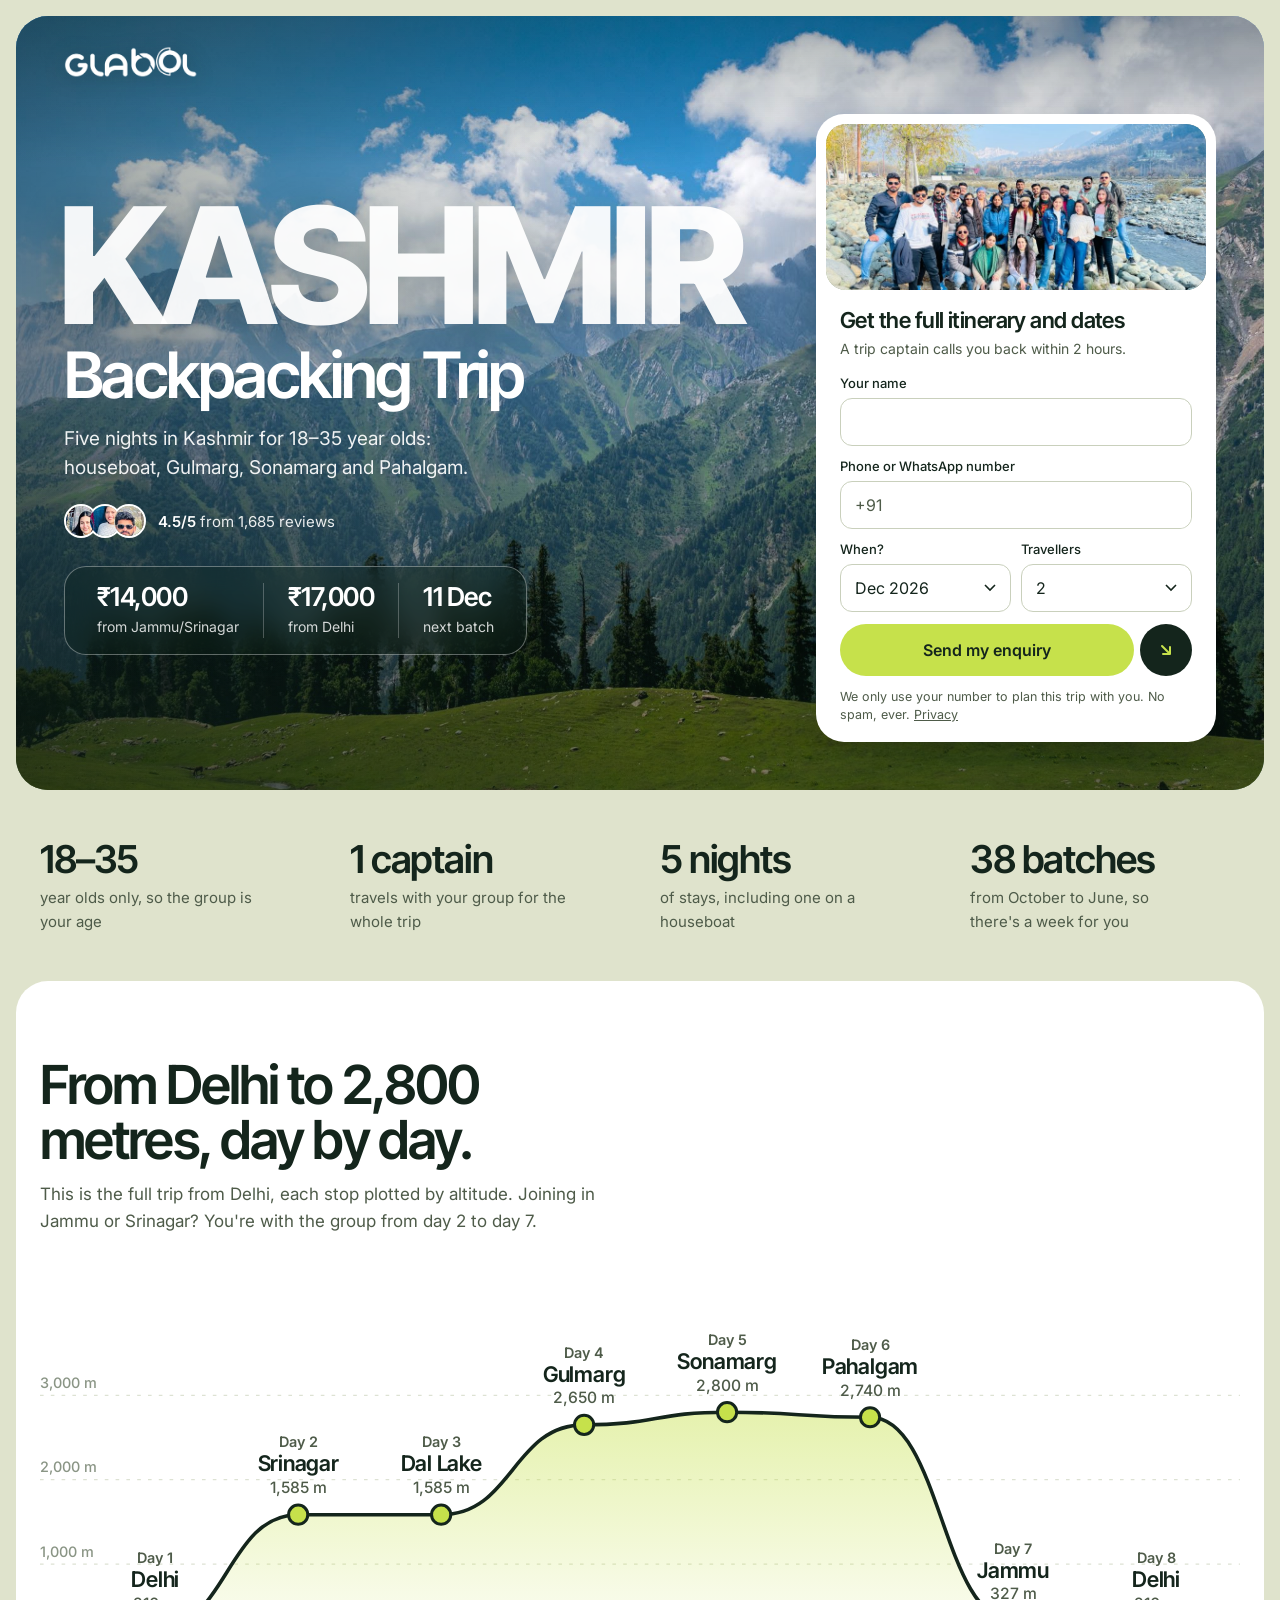
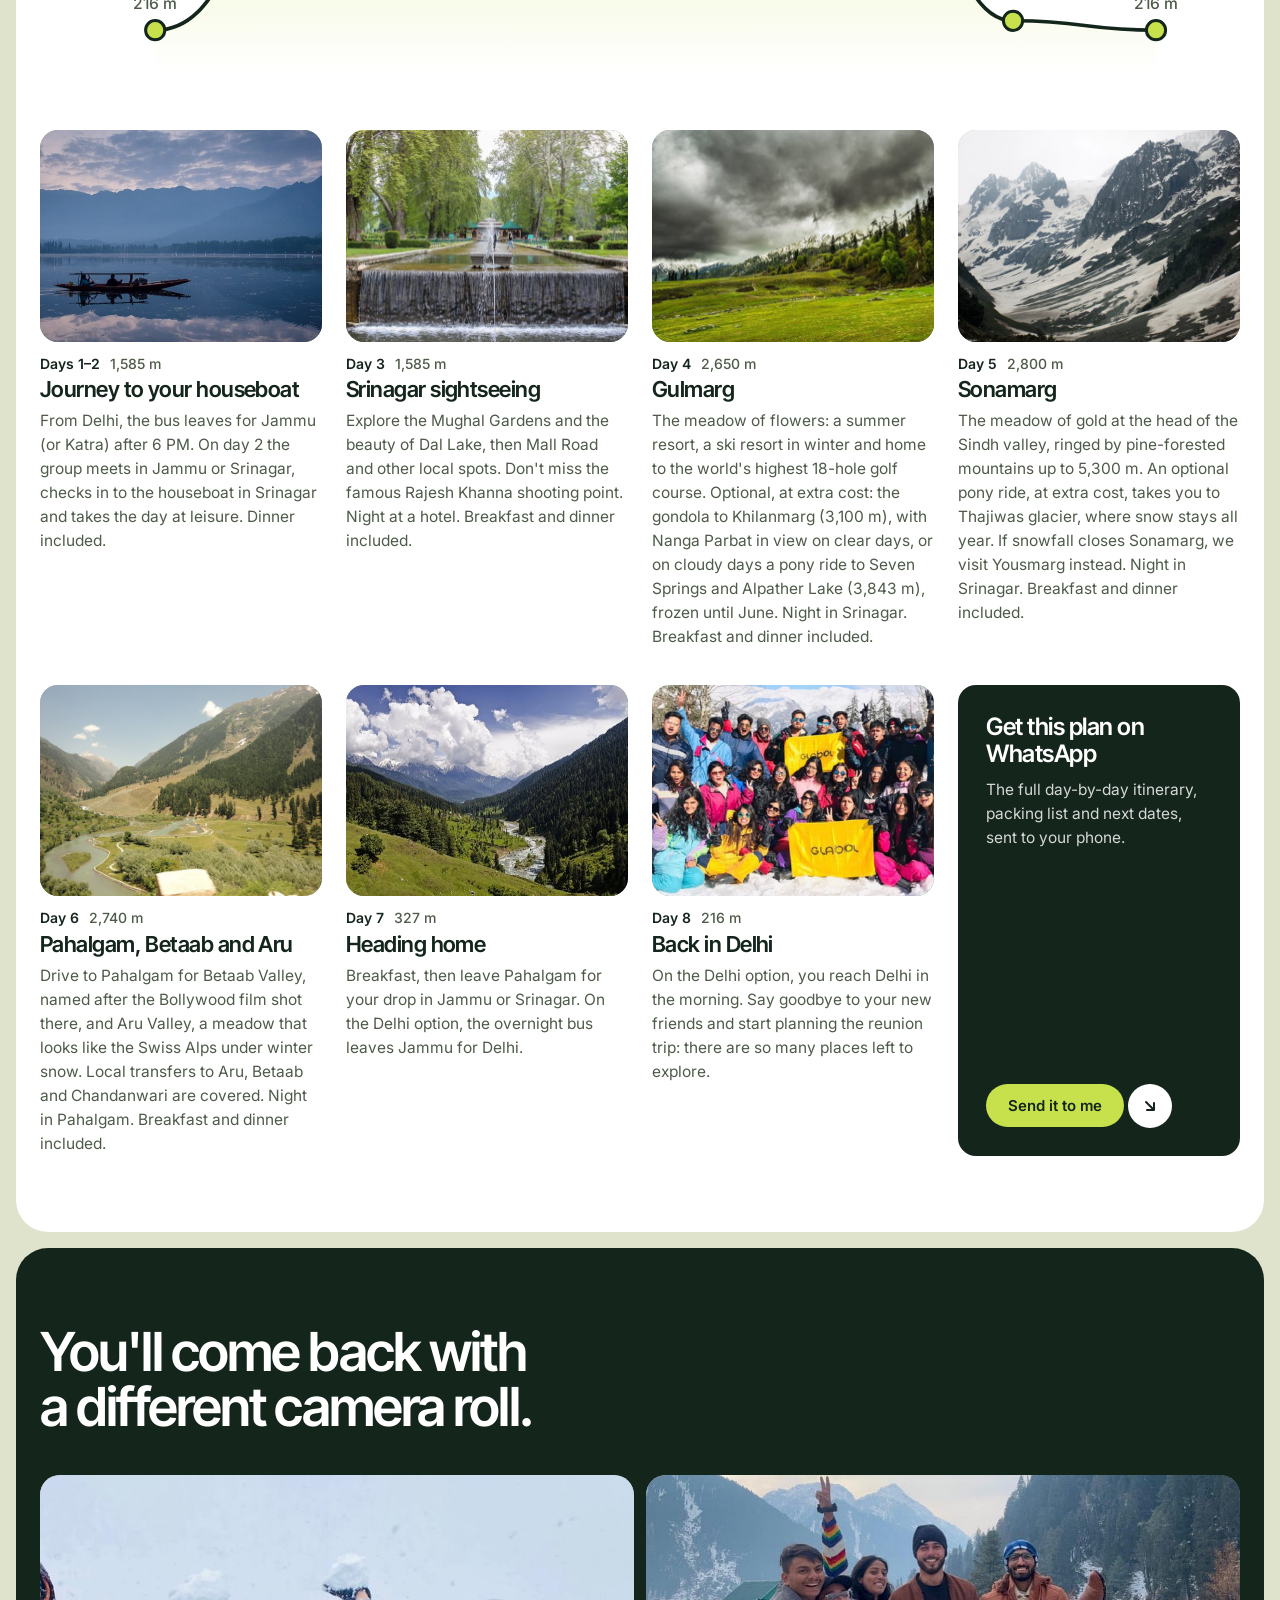
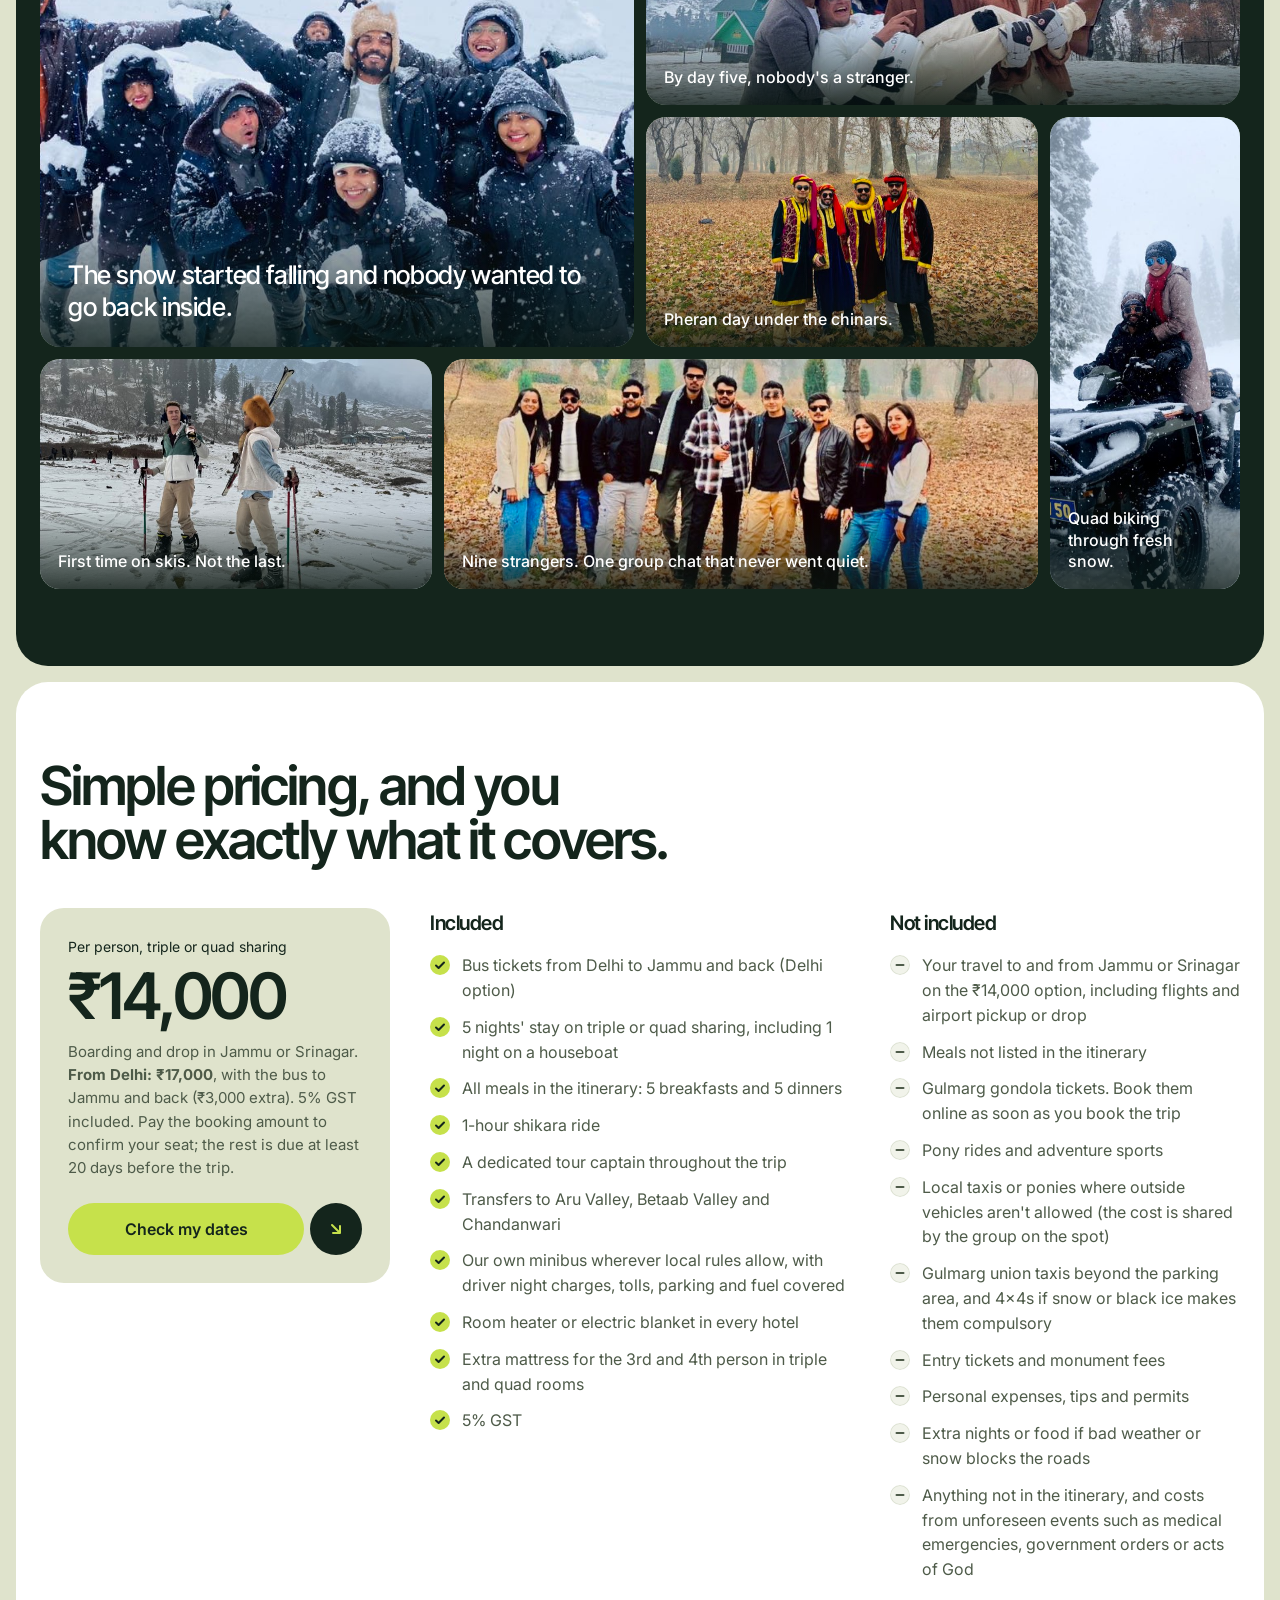
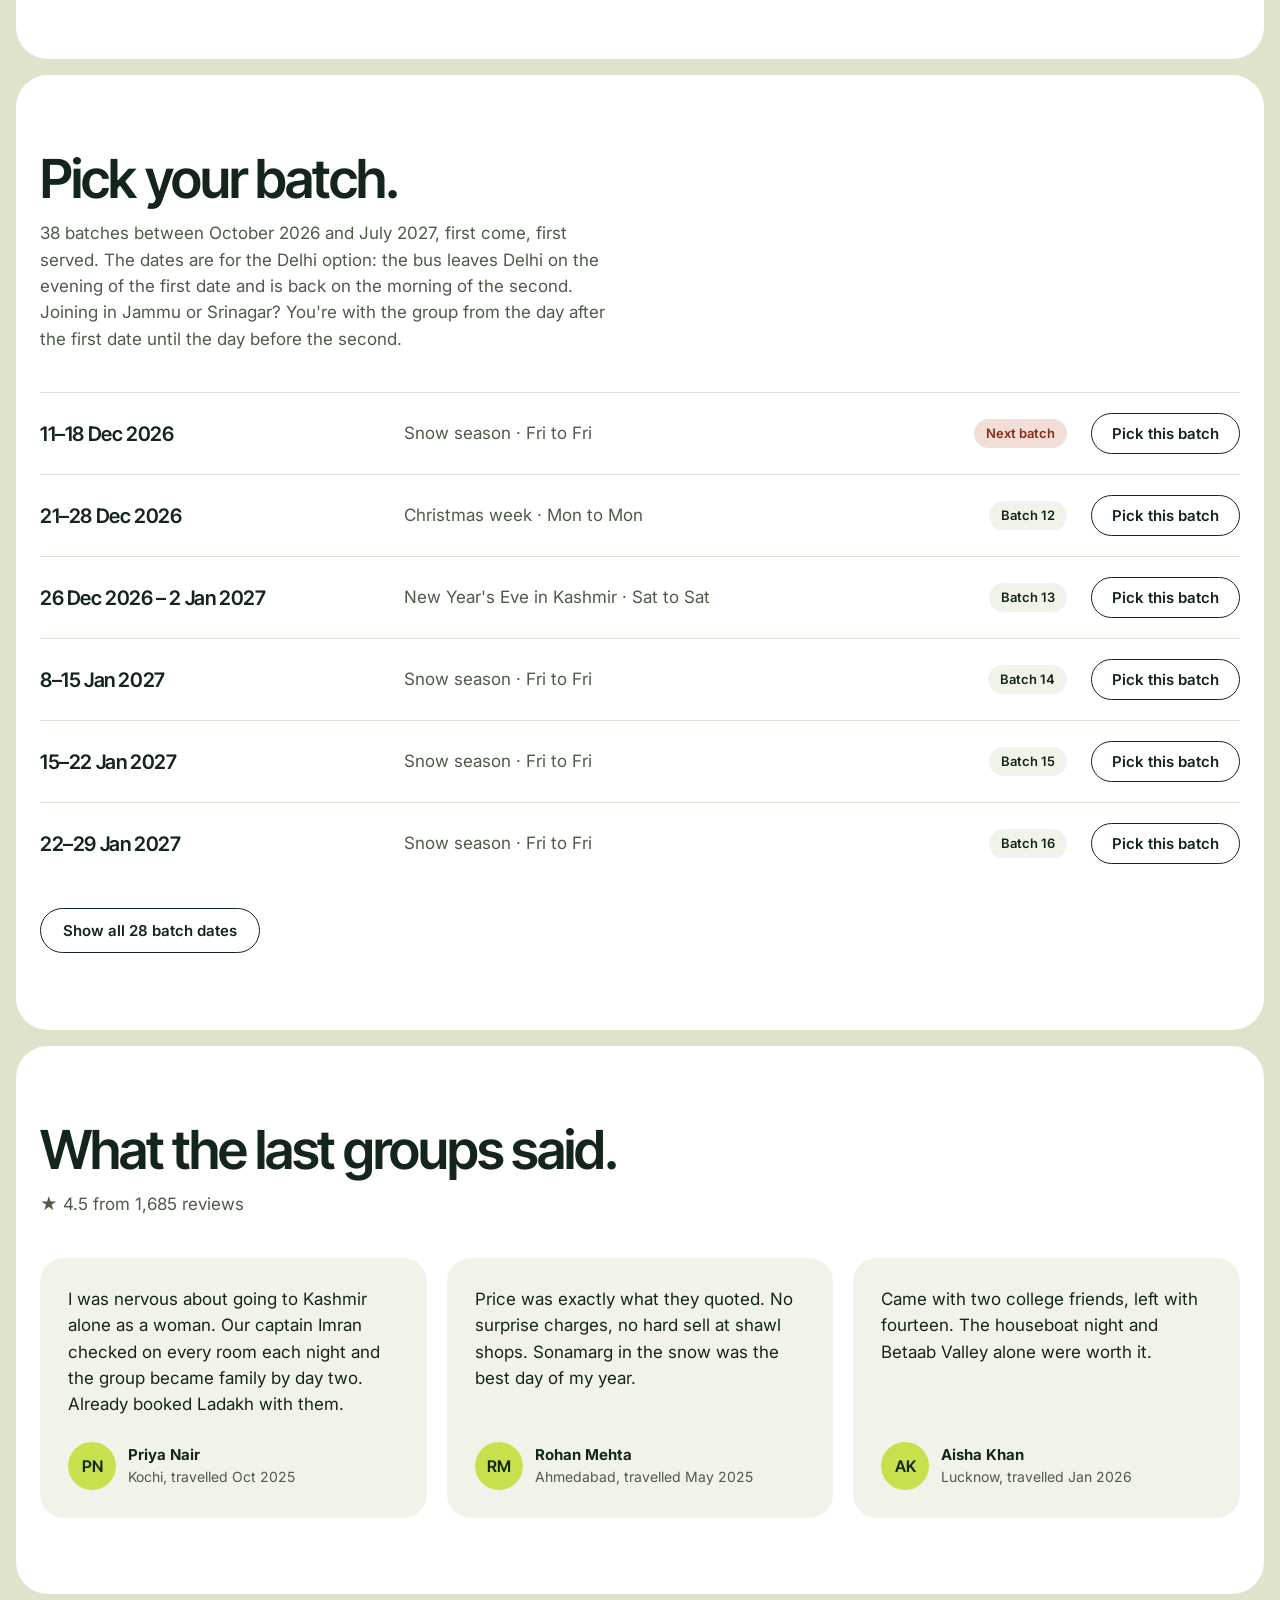
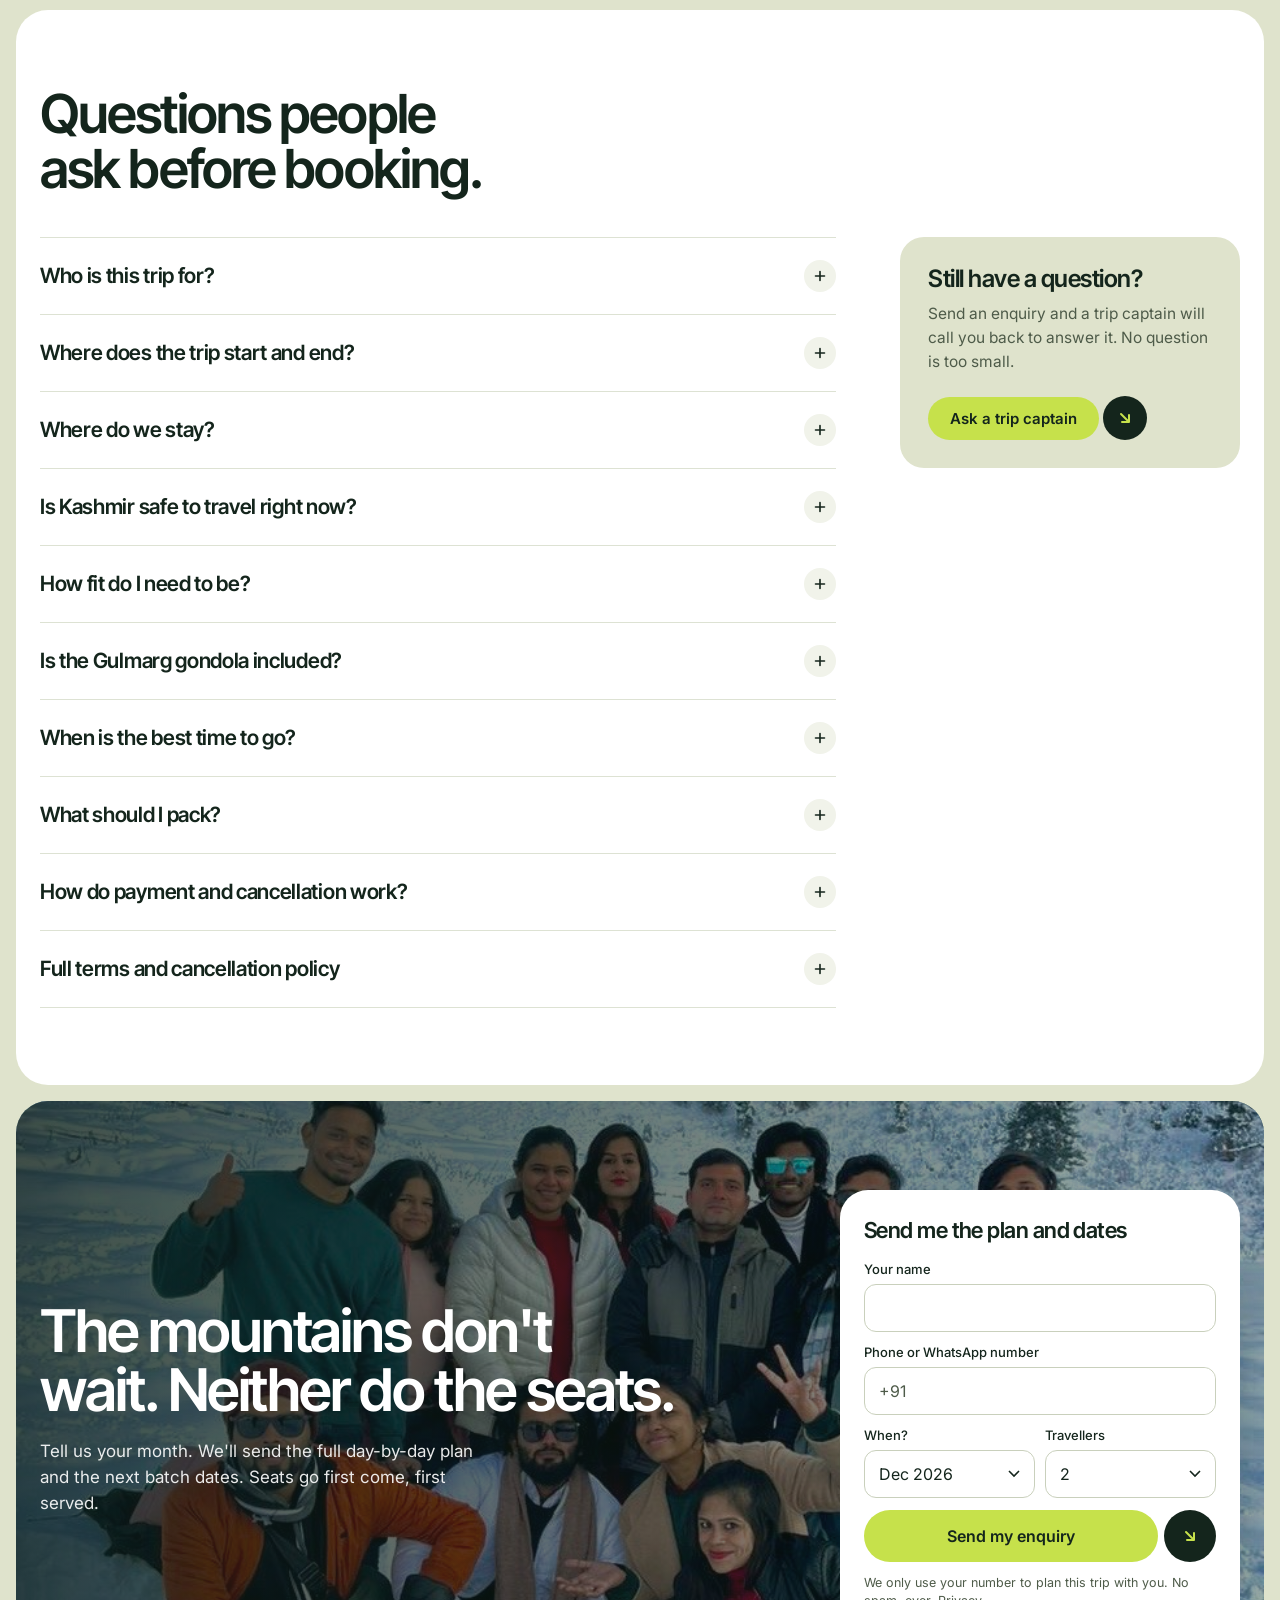
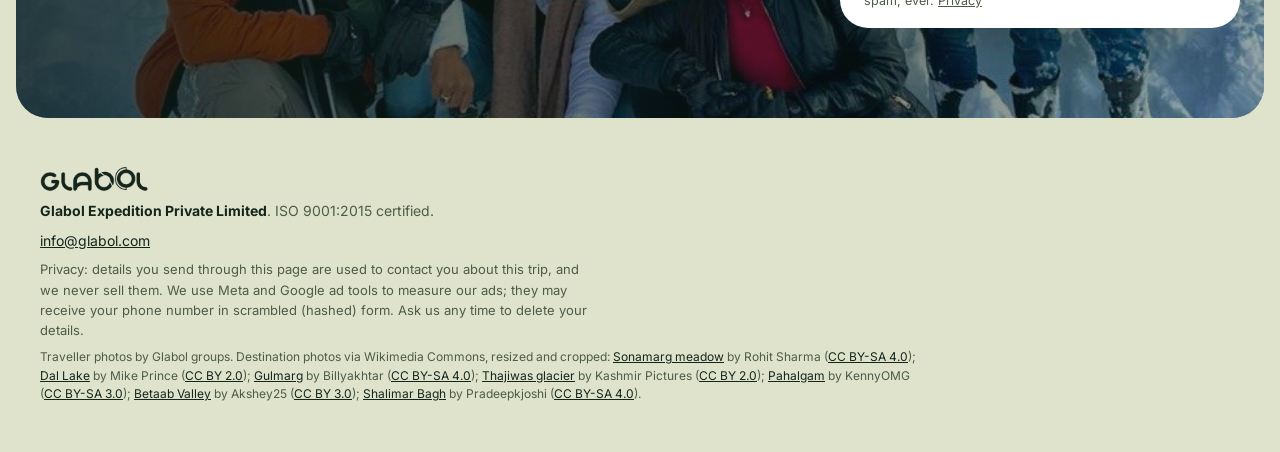
==== commit 864a56c7: "Two prices (₹14,000 Jammu/Srinagar, ₹17,000 Delhi) and the real 4.5/5 rating - Hero facts, title, me" ====
--- a/index.html
+++ b/index.html
@@ -3,13 +3,13 @@
 <head>
   <meta charset="utf-8">
   <meta name="viewport" content="width=device-width, initial-scale=1">
-  <title>Kashmir Backpacking Trip from Delhi, 8 Days for ₹13,999 | Glabol</title>
-  <meta name="description" content="An 8-day group trip from Delhi for 18–35 year olds: a houseboat night in Srinagar, Gulmarg, Sonamarg, Pahalgam, Betaab and Aru Valley. Bus, 5 nights' stay, breakfasts, dinners and GST included. Batches from October to June.">
+  <title>Kashmir Backpacking Trip from ₹14,000 | Glabol</title>
+  <meta name="description" content="A group trip for 18–35 year olds: 5 nights in Kashmir with a houseboat stay, Gulmarg, Sonamarg, Pahalgam, Betaab and Aru Valley. ₹14,000 from Jammu or Srinagar, or ₹17,000 with the bus from Delhi. Breakfasts, dinners and GST included.">
   <meta name="theme-color" content="#DFE3CC">
 
   <meta property="og:type" content="website">
-  <meta property="og:title" content="Kashmir Backpacking Trip from Delhi, 8 Days for ₹13,999">
-  <meta property="og:description" content="Delhi to Delhi in eight days: a houseboat in Srinagar, Gulmarg, Sonamarg and Pahalgam, with a group of 18–35 year olds.">
+  <meta property="og:title" content="Kashmir Backpacking Trip from ₹14,000">
+  <meta property="og:description" content="5 nights in Kashmir with a group of 18–35 year olds: houseboat, Gulmarg, Sonamarg and Pahalgam. Board in Jammu or Srinagar, or take the bus from Delhi.">
   <meta property="og:image" content="https://kashmir.glabol.com/images/hero.jpg">
   <meta property="og:url" content="https://kashmir.glabol.com/">
   <link rel="canonical" href="https://kashmir.glabol.com/">
@@ -24,8 +24,8 @@
   {
     "@context": "https://schema.org",
     "@type": "TouristTrip",
-    "name": "Kashmir Backpacking Trip from Delhi, 8 days",
-    "description": "Eight-day group trip from Delhi for 18–35 year olds, with a houseboat night in Srinagar and days in Gulmarg, Sonamarg and Pahalgam.",
+    "name": "Kashmir Backpacking Trip",
+    "description": "Group trip for 18–35 year olds: 5 nights in Kashmir with a houseboat night in Srinagar and days in Gulmarg, Sonamarg and Pahalgam. Board in Jammu or Srinagar, or take the bus from Delhi.",
     "touristType": "Backpackers aged 18–35",
     "provider": {"@type": "Organization", "name": "Glabol Expedition Private Limited", "email": "info@glabol.com", "url": "https://www.glabol.com"},
     "itinerary": {
@@ -41,7 +41,10 @@
         {"@type": "ListItem", "position": 8, "item": {"@type": "Place", "name": "Delhi"}}
       ]
     },
-    "offers": {"@type": "Offer", "price": "13999", "priceCurrency": "INR"}
+    "offers": [
+      {"@type": "Offer", "name": "Boarding and drop in Jammu or Srinagar", "price": "14000", "priceCurrency": "INR"},
+      {"@type": "Offer", "name": "Delhi to Delhi, bus included", "price": "17000", "priceCurrency": "INR"}
+    ]
   }
   </script>
 </head>
@@ -79,18 +82,18 @@
     <div class="hero-grid">
       <div class="hero-copy">
         <h1 class="hero-title"><span class="h1-kashmir">Kashmir</span> Backpacking Trip</h1>
-        <p class="hero-sub" id="hero-sub">Eight days from Delhi for 18–35 year olds: houseboat, Gulmarg, Sonamarg and Pahalgam.</p>
+        <p class="hero-sub" id="hero-sub">Five nights in Kashmir for 18–35 year olds: houseboat, Gulmarg, Sonamarg and Pahalgam.</p>
         <div class="rating-line">
           <span class="avatars" aria-hidden="true">
             <span class="ph" data-label=""><img src="images/avatar-1.jpg" alt="" width="80" height="80" onerror="this.remove()"></span>
             <span class="ph" data-label=""><img src="images/avatar-2.jpg" alt="" width="80" height="80" onerror="this.remove()"></span>
             <span class="ph" data-label=""><img src="images/avatar-3.jpg" alt="" width="80" height="80" onerror="this.remove()"></span>
           </span>
-          <p><strong>4.8/5</strong> from 1,240 Google reviews</p>
+          <p><strong>4.5/5</strong> from 1,685 reviews</p>
         </div>
         <dl class="hero-facts">
-          <div><dt>₹13,999</dt><dd>per person</dd></div>
-          <div><dt>8 days</dt><dd>Delhi to Delhi</dd></div>
+          <div><dt>₹14,000</dt><dd>from Jammu/Srinagar</dd></div>
+          <div><dt>₹17,000</dt><dd>from Delhi</dd></div>
           <div><dt id="next-batch">9 Oct</dt><dd>next batch</dd></div>
         </dl>
       </div>
@@ -158,8 +161,8 @@
     <!-- ============ ROUTE (signature) ============ -->
     <section class="panel route" aria-labelledby="route-title">
       <div class="section-head">
-        <h2 id="route-title">Eight days, from Delhi to 2,800 metres.</h2>
-        <p>This is the shape of your trip. Each stop is a day, plotted by altitude.</p>
+        <h2 id="route-title">From Delhi to 2,800 metres, day by day.</h2>
+        <p>This is the full trip from Delhi, each stop plotted by altitude. Joining in Jammu or Srinagar? You're with the group from day 2 to day 7.</p>
       </div>
       <div class="profile-scroll">
         <svg class="profile" id="profile" viewBox="0 0 1000 340" role="img" aria-label="Altitude profile: day 1 Delhi 216 m, day 2 Srinagar 1,585 m, day 3 Dal Lake 1,585 m, day 4 Gulmarg 2,650 m, day 5 Sonamarg 2,800 m, day 6 Pahalgam 2,740 m, day 7 Jammu 327 m, day 8 Delhi 216 m"
@@ -170,8 +173,8 @@
         <li class="day">
           <div class="ph" data-label="dal-lake.jpg"><img src="images/dal-lake.jpg" alt="Shikara on Dal Lake at dawn" width="800" height="600" loading="lazy" decoding="async" onerror="this.remove()"></div>
           <p class="day-num">Days 1–2 <span>1,585 m</span></p>
-          <h3>Delhi to your houseboat</h3>
-          <p>The bus leaves Delhi for Jammu (or Katra) after 6 PM. Next day, drive on from Jammu to Srinagar, check in to your houseboat and take the day at leisure. Dinner included.</p>
+          <h3>Journey to your houseboat</h3>
+          <p>From Delhi, the bus leaves for Jammu (or Katra) after 6 PM. On day 2 the group meets in Jammu or Srinagar, checks in to the houseboat in Srinagar and takes the day at leisure. Dinner included.</p>
         </li>
         <li class="day">
           <div class="ph" data-label="shalimar-bagh.jpg"><img src="images/shalimar-bagh.jpg" alt="Shalimar Bagh, a Mughal garden in Srinagar" width="800" height="600" loading="lazy" decoding="async" onerror="this.remove()"></div>
@@ -200,14 +203,14 @@
         <li class="day">
           <div class="ph" data-label="pahalgam.jpg"><img src="images/pahalgam.jpg" alt="Pahalgam valley" width="800" height="600" loading="lazy" decoding="async" onerror="this.remove()"></div>
           <p class="day-num">Day 7 <span>327 m</span></p>
-          <h3>Pahalgam to Jammu</h3>
-          <p>Breakfast, then the drive from Pahalgam to Jammu and the overnight bus back to Delhi.</p>
+          <h3>Heading home</h3>
+          <p>Breakfast, then leave Pahalgam for your drop in Jammu or Srinagar. On the Delhi option, the overnight bus leaves Jammu for Delhi.</p>
         </li>
         <li class="day">
           <div class="ph" data-label="group-farewell.jpg"><img src="images/group-farewell.jpg" alt="A Glabol group holding Glabol flags in the snow" width="800" height="600" loading="lazy" decoding="async" onerror="this.remove()"></div>
           <p class="day-num">Day 8 <span>216 m</span></p>
           <h3>Back in Delhi</h3>
-          <p>Reach Delhi in the morning. Say goodbye to your new friends and start planning the reunion trip: there are so many places left to explore.</p>
+          <p>On the Delhi option, you reach Delhi in the morning. Say goodbye to your new friends and start planning the reunion trip: there are so many places left to explore.</p>
         </li>
         <li class="day-cta">
           <h3>Get this plan on WhatsApp</h3>
@@ -238,13 +241,13 @@
     <!-- ============ PRICE ============ -->
     <section class="panel price" aria-labelledby="price-title">
       <div class="section-head">
-        <h2 id="price-title">One price, and you know exactly what it covers.</h2>
+        <h2 id="price-title">Simple pricing, and you know exactly what it covers.</h2>
       </div>
       <div class="price-grid">
         <div class="price-box">
           <p class="price-from">Per person, triple or quad sharing</p>
-          <p class="price-amount">₹13,999</p>
-          <p class="price-alt">Delhi to Delhi, 5% GST included. Pay the booking amount to confirm your seat; the rest is due at least 20 days before the trip.</p>
+          <p class="price-amount">₹14,000</p>
+          <p class="price-alt">Boarding and drop in Jammu or Srinagar. <strong>From Delhi: ₹17,000</strong>, with the bus to Jammu and back (₹3,000 extra). 5% GST included. Pay the booking amount to confirm your seat; the rest is due at least 20 days before the trip.</p>
           <a class="btn btn-block" href="#enquire" data-focus-form>
             <span class="btn-label">Check my dates</span>
             <span class="btn-arrow" aria-hidden="true"><svg viewBox="0 0 20 20"><path d="M6 6 L14 14 M14 7 V14 H7"/></svg></span>
@@ -253,7 +256,7 @@
         <div class="incl">
           <h3>Included</h3>
           <ul class="list-yes">
-            <li>Bus tickets from Delhi to Jammu and back</li>
+            <li>Bus tickets from Delhi to Jammu and back (Delhi option)</li>
             <li>5 nights' stay on triple or quad sharing, including 1 night on a houseboat</li>
             <li>All meals in the itinerary: 5 breakfasts and 5 dinners</li>
             <li>1-hour shikara ride</li>
@@ -268,7 +271,7 @@
         <div class="incl">
           <h3>Not included</h3>
           <ul class="list-no">
-            <li>Flights to or from Srinagar, and airport pickup or drop</li>
+            <li>Your travel to and from Jammu or Srinagar on the ₹14,000 option, including flights and airport pickup or drop</li>
             <li>Meals not listed in the itinerary</li>
             <li>Gulmarg gondola tickets. Book them online as soon as you book the trip</li>
             <li>Pony rides and adventure sports</li>
@@ -287,7 +290,7 @@
     <section class="panel departures" aria-labelledby="dep-title">
       <div class="section-head">
         <h2 id="dep-title">Pick your batch.</h2>
-        <p>38 batches between October 2026 and July 2027. Each one leaves Delhi on the evening of the first date and is back on the morning of the second. Seats go first come, first served.</p>
+        <p>38 batches between October 2026 and July 2027, first come, first served. The dates are for the Delhi option: the bus leaves Delhi on the evening of the first date and is back on the morning of the second. Joining in Jammu or Srinagar? You're with the group from the day after the first date until the day before the second.</p>
       </div>
       <ul class="dep-list" id="dep-list">
         <li data-start="2026-10-02"><span class="dep-date">2–9 Oct 2026</span><span class="dep-note">Autumn · Fri to Fri</span><span class="dep-seats">Batch 1</span><a class="dep-hold" href="#enquire" data-month="Oct 2026">Pick this batch</a></li>
@@ -336,7 +339,7 @@
     <section class="panel reviews" aria-labelledby="rev-title">
       <div class="section-head">
         <h2 id="rev-title">What the last groups said.</h2>
-        <p>★ 4.8 from 1,240 Google reviews</p>
+        <p>★ 4.5 from 1,685 reviews</p>
       </div>
       <div class="review-list">
         <blockquote class="review">
@@ -367,11 +370,11 @@
         </details>
         <details>
           <summary>Where does the trip start and end?</summary>
-          <p>In Delhi. The bus leaves Delhi for Jammu (or Katra) after 6 PM on day 1, and you're back in Delhi on the morning of day 8. Bus tickets both ways are included. Flights to Srinagar and airport pickup or drop aren't part of the package.</p>
+          <p>You choose. Board and leave in Jammu or Srinagar for ₹14,000, or start and end in Delhi for ₹17,000 with the bus to Jammu and back included. The Delhi bus leaves for Jammu (or Katra) after 6 PM on day 1 and is back in Delhi on the morning of day 8. If you fly to Srinagar, flights and airport pickup or drop aren't part of the package.</p>
         </details>
         <details>
           <summary>Where do we stay?</summary>
-          <p>Five nights on triple or quad sharing: one night on a houseboat in Srinagar, three nights at a hotel in Srinagar and one night in Pahalgam. Every hotel has a room heater or electric blanket, and the third and fourth person in a room get an extra mattress. Nights 1 and 7 are on the overnight bus.</p>
+          <p>Five nights on triple or quad sharing: one night on a houseboat in Srinagar, three nights at a hotel in Srinagar and one night in Pahalgam. Every hotel has a room heater or electric blanket, and the third and fourth person in a room get an extra mattress. On the Delhi option, nights 1 and 7 are on the overnight bus.</p>
         </details>
         <details>
           <summary>Is Kashmir safe to travel right now?</summary>
@@ -387,7 +390,7 @@
         </details>
         <details>
           <summary>When is the best time to go?</summary>
-          <p>Batches run from October to June, and all follow the same eight-day plan. December to February is snow season; if snowfall closes Sonamarg, we visit Yousmarg instead. Aru Valley turns into a winter wonderland, and Alpather Lake stays frozen until June.</p>
+          <p>Batches run from October to June, and all follow the same plan. December to February is snow season; if snowfall closes Sonamarg, we visit Yousmarg instead. Aru Valley turns into a winter wonderland, and Alpather Lake stays frozen until June.</p>
         </details>
         <details>
           <summary>What should I pack?</summary>
@@ -513,6 +516,6 @@
   </div>
 
   <script src="site.js?v=ec2b3d2c" defer></script>
-  <script src="main.js?v=15a0b5b3" defer></script>
+  <script src="main.js?v=fed154d8" defer></script>
 </body>
 </html>
